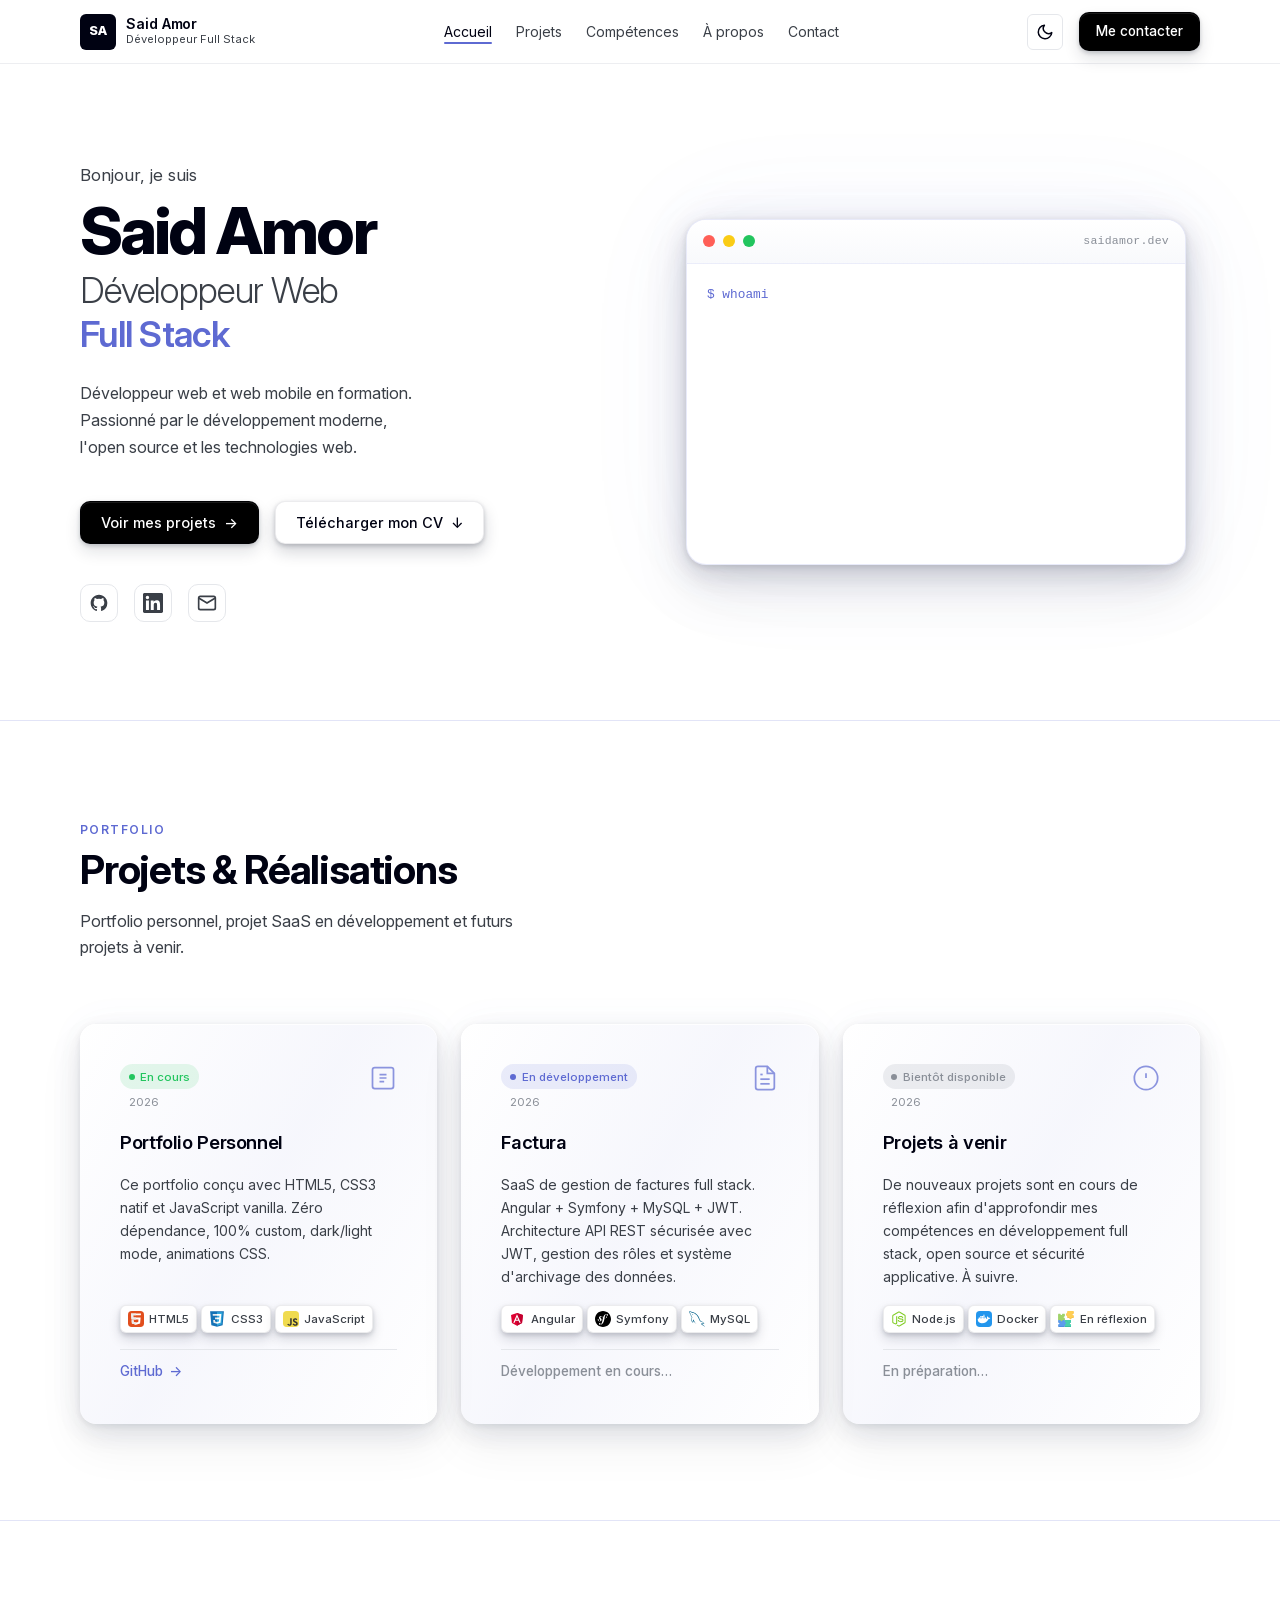
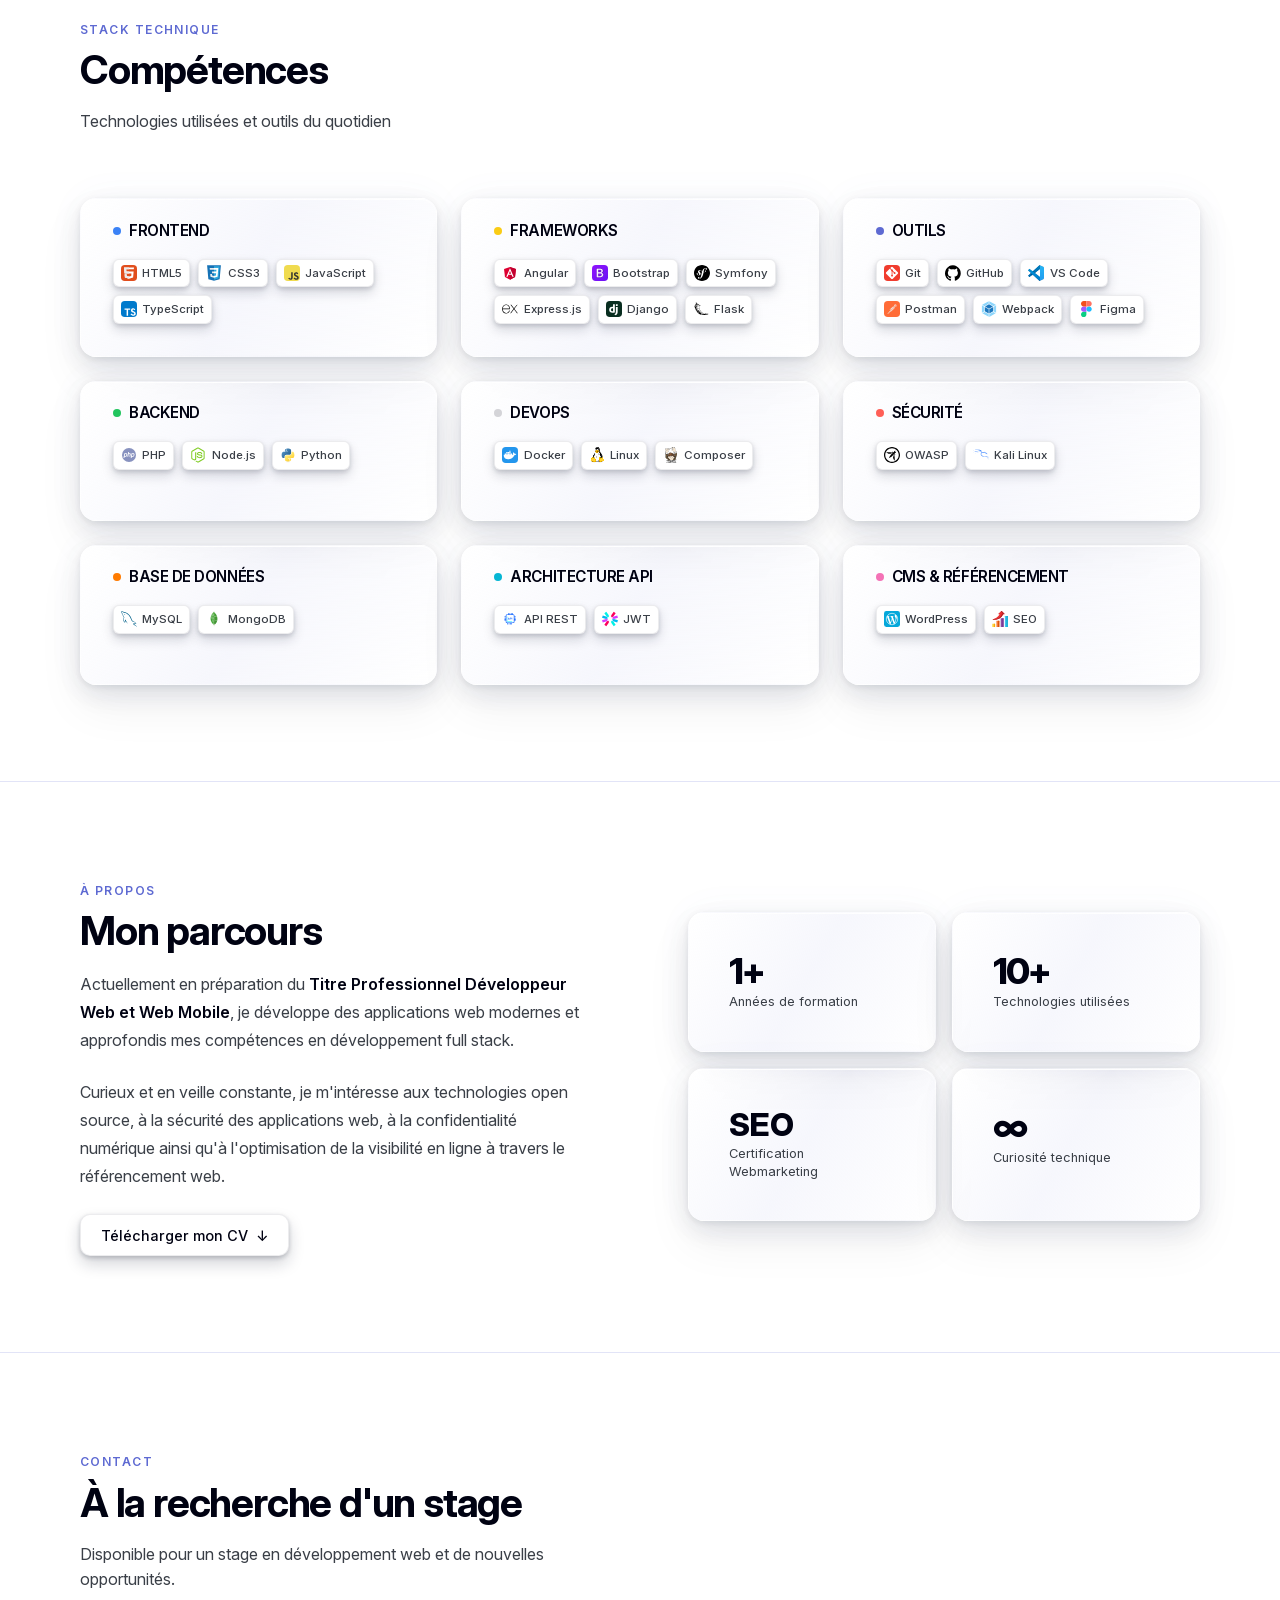
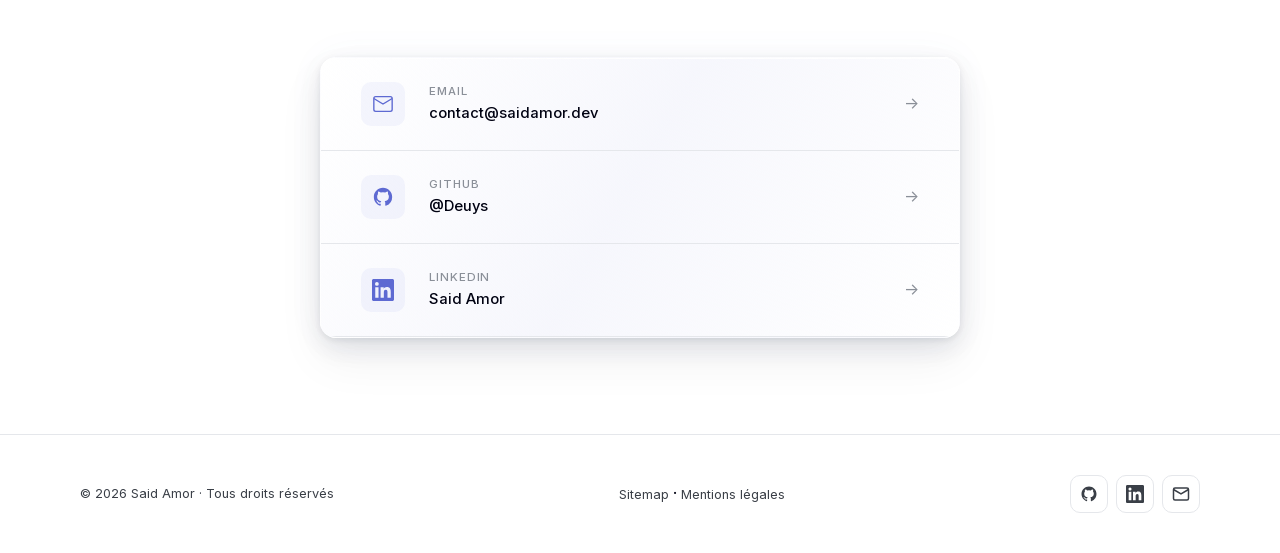
==== index.html @ 84966ce9 "feat: finalisation seo et mentions légales" ====
<!doctype html>
<html lang="fr" data-theme="dark">
  <head>
    <meta charset="UTF-8" />
    <meta name="viewport" content="width=device-width, initial-scale=1.0" />
    <meta name="robots" content="index, follow" />
    <meta name="author" content="Said Amor" />
    <meta
      name="description"
      content="Portfolio de Said Amor, développeur web full stack. Angular, Symfony, Node.js, PHP, MySQL, Docker et développement d'applications web modernes."
    />
    <!-- Open Graph -->
    <meta property="og:type" content="website" />
    <meta
      property="og:title"
      content="Said Amor | Développeur Web Full Stack"
    />
    <meta
      property="og:description"
      content="Portfolio de Said Amor, développeur web full stack."
    />
    <!-- Twitter / X -->
    <meta name="twitter:card" content="summary_large_image" />
    <meta
      name="twitter:title"
      content="Said Amor | Développeur Web Full Stack"
    />
    <meta
      name="twitter:description"
      content="Portfolio de Said Amor, développeur web full stack."
    />

    <link rel="canonical" href="https://www.saidamor.dev/" />

    <meta
      property="og:image"
      content="https://www.saidamor.dev/assets/og-image.jpg"
    />

    <meta property="og:url" content="https://www.saidamor.dev/" />

    <meta
      name="twitter:image"
      content="https://www.saidamor.dev/assets/og-image.jpg"
    />
    <meta property="og:image:width" content="1200" />
    <meta property="og:image:height" content="628" />
    <meta property="og:locale" content="fr_FR" />

    <title>
      Said Amor | Développeur Web Full Stack | Angular Symfony Node.js
    </title>

    <link rel="preload" href="./style.css" as="style" />
    <link rel="stylesheet" href="./style.css" />
    <link rel="icon" type="image/svg+xml" href="./assets/favicon/favicon.svg" />
    <link rel="icon" type="image/png" href="./assets/favicon/favicon.png" />
    <link rel="apple-touch-icon" href="./assets/favicon/favicon-white.png" />

    <script type="application/ld+json">
      {
        "@context": "https://schema.org",
        "@type": "Person",
        "name": "Said Amor",
        "url": "https://www.saidamor.dev",
        "jobTitle": "Développeur Web Full Stack",
        "sameAs": [
          "https://github.com/Deuys",
          "https://www.linkedin.com/in/saidamor"
        ]
      }
    </script>
  </head>
  <body>
    <!-- NAVBAR -->
    <nav class="navbar" id="navbar" aria-label="Navigation principale">
      <div class="nav-inner">
        <a href="#hero" class="nav-logo" aria-label="Said Amor — Accueil">
          <span class="logo-mark">SA </span>
          <span class="logo-text">
            <span class="logo-name">Said Amor</span>
            <span class="logo-title">Développeur Full Stack</span>
          </span>
        </a>

        <button
          class="nav-hamburger"
          id="navHamburger"
          aria-label="Ouvrir le menu"
          aria-expanded="false"
          aria-controls="navLinks"
        >
          <span></span><span></span><span></span>
        </button>

        <ul class="nav-links" id="navLinks">
          <li><a href="#hero" class="nav-link active">Accueil</a></li>
          <li><a href="#projects" class="nav-link">Projets</a></li>
          <li><a href="#skills" class="nav-link">Compétences</a></li>
          <li><a href="#about" class="nav-link">À propos</a></li>
          <li><a href="#contact" class="nav-link">Contact</a></li>
        </ul>

        <div class="nav-actions">
          <button
            class="theme-toggle"
            id="themeToggle"
            aria-label="Basculer le thème"
          >
            <span class="theme-icon" id="themeIcon" aria-hidden="true"></span>
          </button>
          <a href="#contact" class="btn btn-primary btn-sm">Me contacter</a>
        </div>
      </div>
    </nav>

    <main>
      <!-- HERO -->
      <section class="hero" id="hero" aria-labelledby="hero-heading">
        <div class="container hero-inner">
          <div class="hero-content reveal">
            <p class="hero-greeting">Bonjour, je suis</p>
            <h1 class="hero-title" id="hero-heading">
              <span class="hero-name">Said Amor</span>
              <span class="hero-role"
                >Développeur Web<br /><em>Full Stack</em></span
              >
            </h1>
            <p class="hero-sub">
              Développeur web et web mobile en formation.<br />
              Passionné par le développement moderne,<br />
              l'open source et les technologies web.
            </p>
            <div class="hero-cta">
              <a href="#projects" class="btn btn-primary">
                Voir mes projets <span class="btn-arrow">&#8594;</span>
              </a>
              <a
                href="./assets/cv/cv-said-amor.pdf"
                class="btn btn-outline btn-cv"
                id="downloadCV"
                download
              >
                Télécharger mon CV <span class="btn-icon">&#8595;</span>
              </a>
            </div>
            <div class="hero-socials">
              <a
                href="https://github.com/Deuys"
                target="_blank"
                rel="noopener noreferrer"
                class="social-link"
                aria-label="GitHub"
              >
                <svg
                  viewBox="0 0 24 24"
                  fill="currentColor"
                  width="20"
                  height="20"
                >
                  <path
                    d="M12 2C6.477 2 2 6.484 2 12.017c0 4.425 2.865 8.18 6.839 9.504.5.092.682-.217.682-.483 0-.237-.008-.868-.013-1.703-2.782.605-3.369-1.343-3.369-1.343-.454-1.158-1.11-1.466-1.11-1.466-.908-.62.069-.608.069-.608 1.003.07 1.531 1.032 1.531 1.032.892 1.53 2.341 1.088 2.91.832.092-.647.35-1.088.636-1.338-2.22-.253-4.555-1.113-4.555-4.951 0-1.093.39-1.988 1.029-2.688-.103-.253-.446-1.272.098-2.65 0 0 .84-.27 2.75 1.026A9.564 9.564 0 0 1 12 6.844a9.59 9.59 0 0 1 2.504.337c1.909-1.296 2.747-1.027 2.747-1.027.546 1.379.202 2.398.1 2.651.64.7 1.028 1.595 1.028 2.688 0 3.848-2.339 4.695-4.566 4.943.359.309.678.92.678 1.855 0 1.338-.012 2.419-.012 2.747 0 .268.18.58.688.482A10.02 10.02 0 0 0 22 12.017C22 6.484 17.522 2 12 2z"
                  />
                </svg>
              </a>
              <a
                href="https://www.linkedin.com/in/saidamor"
                target="_blank"
                rel="noopener noreferrer"
                class="social-link"
                aria-label="LinkedIn"
              >
                <svg
                  viewBox="0 0 24 24"
                  fill="currentColor"
                  width="20"
                  height="20"
                >
                  <path
                    d="M20.447 20.452h-3.554v-5.569c0-1.328-.027-3.037-1.852-3.037-1.853 0-2.136 1.445-2.136 2.939v5.667H9.351V9h3.414v1.561h.046c.477-.9 1.637-1.85 3.37-1.85 3.601 0 4.267 2.37 4.267 5.455v6.286zM5.337 7.433a2.062 2.062 0 0 1-2.063-2.065 2.064 2.064 0 1 1 2.063 2.065zm1.782 13.019H3.555V9h3.564v11.452zM22.225 0H1.771C.792 0 0 .774 0 1.729v20.542C0 23.227.792 24 1.771 24h20.451C23.2 24 24 23.227 24 22.271V1.729C24 .774 23.2 0 22.222 0h.003z"
                  />
                </svg>
              </a>
              <a
                href="mailto:contact@saidamor.dev"
                class="social-link"
                aria-label="Email"
              >
                <svg
                  viewBox="0 0 24 24"
                  fill="none"
                  stroke="currentColor"
                  stroke-width="2"
                  width="20"
                  height="20"
                >
                  <path
                    d="M4 4h16c1.1 0 2 .9 2 2v12c0 1.1-.9 2-2 2H4c-1.1 0-2-.9-2-2V6c0-1.1.9-2 2-2z"
                  />
                  <polyline points="22,6 12,12 2,6" />
                </svg>
              </a>
            </div>
          </div>

          <div class="hero-visual reveal reveal-delay-1" aria-hidden="true">
            <div class="terminal">
              <div class="terminal-bar">
                <span class="terminal-dot dot-red"></span>
                <span class="terminal-dot dot-yellow"></span>
                <span class="terminal-dot dot-green"></span>
                <span class="terminal-title">saidamor.dev</span>
              </div>
              <div class="terminal-body" id="terminalBody"></div>
            </div>
          </div>
        </div>
      </section>

      <!-- PROJECTS -->
      <section class="section" id="projects" aria-labelledby="projects-heading">
        <div class="container">
          <div class="section-header reveal">
            <span class="section-eyebrow">Portfolio</span>
            <h2 class="section-title" id="projects-heading">
              Projets & Réalisations
            </h2>
            <p class="section-sub">
              Portfolio personnel, projet SaaS en développement et futurs
              projets à venir.
            </p>
          </div>

          <div class="projects-grid">
            <article
              class="project-card reveal"
              aria-label="Projet Portfolio Personnel"
            >
              <div class="project-card-inner">
                <div class="project-header">
                  <div class="project-meta">
                    <span class="project-status status-active">En cours</span>
                    <span class="project-year">2026</span>
                  </div>
                  <div class="project-icon" aria-hidden="true">
                    <svg
                      viewBox="0 0 24 24"
                      fill="none"
                      stroke="currentColor"
                      stroke-width="1.5"
                      width="28"
                      height="28"
                    >
                      <rect x="3" y="3" width="18" height="18" rx="2" />
                      <path d="M9 9h6M9 12h6M9 15h4" />
                    </svg>
                  </div>
                </div>
                <h3 class="project-title">Portfolio Personnel</h3>
                <p class="project-desc">
                  Ce portfolio conçu avec HTML5, CSS3 natif et JavaScript
                  vanilla. Zéro dépendance, 100% custom, dark/light mode,
                  animations CSS.
                </p>

                <div class="project-tags">
                  <span class="tag">
                    <img
                      src="./assets/icons/html.svg"
                      alt=""
                      aria-hidden="true"
                      class="skill-icon theme-icon-switch"
                    />HTML5</span
                  >
                  <span class="tag">
                    <img
                      src="./assets/icons/css3.svg"
                      alt=""
                      aria-hidden="true"
                      class="skill-icon theme-icon-switch"
                    />CSS3</span
                  >
                  <span class="tag">
                    <img
                      src="./assets/icons/javascript.svg"
                      alt=""
                      aria-hidden="true"
                      class="skill-icon theme-icon-switch"
                    />JavaScript</span
                  >
                </div>
                <div class="project-footer">
                  <a
                    href="https://github.com/Deuys"
                    target="_blank"
                    rel="noopener noreferrer"
                    class="project-link"
                    aria-label="Voir le code source sur GitHub"
                  >
                    GitHub <span class="link-arrow">&#8594;</span>
                  </a>
                </div>
              </div>
              <div class="project-glow" aria-hidden="true"></div>
            </article>

            <article
              class="project-card reveal reveal-delay-1"
              aria-label="Projet Factura"
            >
              <div class="project-card-inner">
                <div class="project-header">
                  <div class="project-meta">
                    <span class="project-status status-dev"
                      >En développement</span
                    >
                    <span class="project-year">2026</span>
                  </div>
                  <div class="project-icon" aria-hidden="true">
                    <svg
                      viewBox="0 0 24 24"
                      fill="none"
                      stroke="currentColor"
                      stroke-width="1.5"
                      width="28"
                      height="28"
                    >
                      <path
                        d="M14 2H6a2 2 0 0 0-2 2v16a2 2 0 0 0 2 2h12a2 2 0 0 0 2-2V8z"
                      />
                      <polyline points="14 2 14 8 20 8" />
                      <line x1="16" y1="13" x2="8" y2="13" />
                      <line x1="16" y1="17" x2="8" y2="17" />
                      <line x1="10" y1="9" x2="8" y2="9" />
                    </svg>
                  </div>
                </div>
                <h3 class="project-title">Factura</h3>
                <p class="project-desc">
                  SaaS de gestion de factures full stack. Angular + Symfony +
                  MySQL + JWT. Architecture API REST sécurisée avec JWT, gestion
                  des rôles et système d'archivage des données.
                </p>
                <div class="project-tags">
                  <span class="tag">
                    <img
                      src="./assets/icons/angular.svg"
                      alt=""
                      aria-hidden="true"
                      class="skill-icon theme-icon-switch"
                    />
                    Angular
                  </span>

                  <span class="tag">
                    <img
                      src="./assets/icons/symfony.svg"
                      alt=""
                      aria-hidden="true"
                      class="skill-icon theme-icon-switch"
                    />
                    Symfony
                  </span>

                  <span class="tag">
                    <img
                      src="./assets/icons/mysql.svg"
                      alt=""
                      aria-hidden="true"
                      class="skill-icon theme-icon-switch"
                    />
                    MySQL
                  </span>
                </div>
                <div class="project-footer">
                  <span class="project-link muted">
                    Développement en cours…
                  </span>
                </div>
              </div>
              <div class="project-glow" aria-hidden="true"></div>
            </article>

            <article
              class="project-card reveal reveal-delay-2 card-muted"
              aria-label="Projets à venir"
            >
              <div class="project-card-inner">
                <div class="project-header">
                  <div class="project-meta">
                    <span class="project-status status-soon"
                      >Bientôt disponible</span
                    >
                    <span class="project-year">2026</span>
                  </div>
                  <div class="project-icon" aria-hidden="true">
                    <svg
                      viewBox="0 0 24 24"
                      fill="none"
                      stroke="currentColor"
                      stroke-width="1.5"
                      width="28"
                      height="28"
                    >
                      <circle cx="12" cy="12" r="10" />
                      <line x1="12" y1="8" x2="12" y2="12" />
                      <line x1="12" y1="16" x2="12.01" y2="16" />
                    </svg>
                  </div>
                </div>
                <h3 class="project-title">Projets à venir</h3>
                <p class="project-desc">
                  De nouveaux projets sont en cours de réflexion afin
                  d'approfondir mes compétences en développement full stack,
                  open source et sécurité applicative. À suivre.
                </p>
                <div class="project-tags">
                  <span class="tag">
                    <img
                      src="./assets/icons/node-js.svg"
                      alt=""
                      aria-hidden="true"
                      class="skill-icon theme-icon-switch"
                    />Node.js</span
                  >
                  <span class="tag">
                    <img
                      src="./assets/icons/docker.svg"
                      alt=""
                      aria-hidden="true"
                      class="skill-icon theme-icon-switch"
                    />Docker</span
                  >
                  <span class="tag">
                    <img
                      src="./assets/icons/puzzle.svg"
                      alt=""
                      aria-hidden="true"
                      class="skill-icon theme-icon-switch"
                    />En réflexion</span
                  >
                </div>
                <div class="project-footer">
                  <span class="project-link muted">En préparation…</span>
                </div>
              </div>
              <div class="project-glow" aria-hidden="true"></div>
            </article>
          </div>
        </div>
      </section>
      <!-- SKILLS -->
      <section
        class="section section-alt"
        id="skills"
        aria-labelledby="skills-heading"
      >
        <div class="container">
          <div class="section-header reveal">
            <span class="section-eyebrow">Stack technique</span>
            <h2 class="section-title" id="skills-heading">Compétences</h2>
            <p class="section-sub">
              Technologies utilisées et outils du quotidien
            </p>
          </div>

          <div class="skills-grid">
            <div
              class="skills-card reveal"
              role="group"
              aria-labelledby="frontend-title"
            >
              <div class="skills-card-header">
                <span class="skills-category-dot dot-blue"></span>
                <h3 id="frontend-title" class="skills-category">Frontend</h3>
              </div>

              <div class="skills-tags">
                <span class="tag">
                  <img
                    src="./assets/icons/html.svg"
                    class="skill-icon theme-icon-switch"
                    width="24"
                    height="24"
                    alt=""
                    aria-hidden="true"
                  />
                  HTML5
                </span>

                <span class="tag">
                  <img
                    src="./assets/icons/css3.svg"
                    class="skill-icon theme-icon-switch"
                    width="24"
                    height="24"
                    alt=""
                    aria-hidden="true"
                  />
                  CSS3
                </span>

                <span class="tag">
                  <img
                    src="./assets/icons/javascript.svg"
                    class="skill-icon theme-icon-switch"
                    width="24"
                    height="24"
                    alt=""
                    aria-hidden="true"
                  />
                  JavaScript
                </span>

                <span class="tag">
                  <img
                    src="./assets/icons/typescript.svg"
                    class="skill-icon theme-icon-switch"
                    width="24"
                    height="24"
                    alt=""
                    aria-hidden="true"
                  />
                  TypeScript
                </span>
              </div>
            </div>

            <div
              class="skills-card reveal reveal-delay-1"
              role="group"
              aria-labelledby="frameworks-title"
            >
              <div class="skills-card-header">
                <span class="skills-category-dot dot-yellow"></span>
                <h3 id="frameworks-title" class="skills-category">
                  Frameworks
                </h3>
              </div>

              <div class="skills-tags">
                <span class="tag">
                  <img
                    src="./assets/icons/angular.svg"
                    class="skill-icon theme-icon-switch"
                    width="24"
                    height="24"
                    alt=""
                    aria-hidden="true"
                  />
                  Angular
                </span>

                <span class="tag">
                  <img
                    src="./assets/icons/bootstrap.svg"
                    class="skill-icon theme-icon-switch"
                    width="24"
                    height="24"
                    alt=""
                    aria-hidden="true"
                  />
                  Bootstrap
                </span>

                <span class="tag">
                  <img
                    src="./assets/icons/symfony.svg"
                    class="skill-icon theme-icon-switch"
                    width="24"
                    height="24"
                    alt=""
                    aria-hidden="true"
                  />
                  Symfony
                </span>

                <span class="tag">
                  <img
                    src="./assets/icons/express-js.svg"
                    class="skill-icon theme-icon-switch"
                    width="24"
                    height="24"
                    alt=""
                    aria-hidden="true"
                  />
                  Express.js
                </span>

                <span class="tag">
                  <img
                    src="./assets/icons/django.svg"
                    class="skill-icon theme-icon-switch"
                    width="24"
                    height="24"
                    alt=""
                    aria-hidden="true"
                  />
                  Django
                </span>

                <span class="tag">
                  <img
                    src="./assets/icons/flask.svg"
                    class="skill-icon theme-icon-switch"
                    width="24"
                    height="24"
                    alt=""
                    aria-hidden="true"
                  />
                  Flask
                </span>
              </div>
            </div>
            <div
              class="skills-card reveal reveal-delay-4"
              role="group"
              aria-labelledby="tools-title"
            >
              <div class="skills-card-header">
                <span class="skills-category-dot dot-purple"></span>

                <h3 id="tools-title" class="skills-category">Outils</h3>
              </div>

              <div class="skills-tags">
                <span class="tag">
                  <img
                    src="./assets/icons/git.svg"
                    class="skill-icon theme-icon-switch"
                    width="24"
                    height="24"
                    alt=""
                    aria-hidden="true"
                  />
                  Git
                </span>

                <span class="tag">
                  <img
                    src="./assets/icons/github.svg"
                    class="skill-icon theme-icon-switch"
                    width="24"
                    height="24"
                    alt=""
                    aria-hidden="true"
                  />
                  GitHub
                </span>

                <span class="tag">
                  <img
                    src="./assets/icons/vscode.svg"
                    class="skill-icon theme-icon-switch"
                    width="24"
                    height="24"
                    alt=""
                    aria-hidden="true"
                  />
                  VS Code
                </span>

                <span class="tag">
                  <img
                    src="./assets/icons/postman.svg"
                    class="skill-icon theme-icon-switch"
                    width="24"
                    height="24"
                    alt=""
                    aria-hidden="true"
                  />
                  Postman
                </span>

                <span class="tag">
                  <img
                    src="./assets/icons/webpack.svg"
                    class="skill-icon theme-icon-switch"
                    width="24"
                    height="24"
                    alt=""
                    aria-hidden="true"
                  />
                  Webpack
                </span>

                <span class="tag">
                  <img
                    src="./assets/icons/figma.svg"
                    class="skill-icon theme-icon-switch"
                    width="24"
                    height="24"
                    alt=""
                    aria-hidden="true"
                  />
                  Figma
                </span>
              </div>
            </div>
            <div
              class="skills-card reveal reveal-delay-2"
              role="group"
              aria-labelledby="backend-title"
            >
              <div class="skills-card-header">
                <span class="skills-category-dot dot-green"></span>
                <h3 id="backend-title" class="skills-category">Backend</h3>
              </div>

              <div class="skills-tags">
                <span class="tag">
                  <img
                    src="./assets/icons/php.svg"
                    class="skill-icon theme-icon-switch"
                    width="24"
                    height="24"
                    alt=""
                    aria-hidden="true"
                  />
                  PHP
                </span>

                <span class="tag">
                  <img
                    src="./assets/icons/node-js.svg"
                    class="skill-icon theme-icon-switch"
                    width="24"
                    height="24"
                    alt=""
                    aria-hidden="true"
                  />
                  Node.js
                </span>

                <span class="tag">
                  <img
                    src="./assets/icons/python.svg"
                    class="skill-icon theme-icon-switch"
                    width="24"
                    height="24"
                    alt=""
                    aria-hidden="true"
                  />
                  Python
                </span>
              </div>
            </div>

            <div
              class="skills-card reveal reveal-delay-5"
              role="group"
              aria-labelledby="devops-title"
            >
              <div class="skills-card-header">
                <span class="skills-category-dot dot-white"></span>
                <h3 id="devops-title" class="skills-category">DevOps</h3>
              </div>

              <div class="skills-tags">
                <span class="tag">
                  <img
                    src="./assets/icons/docker.svg"
                    class="skill-icon theme-icon-switch"
                    width="24"
                    height="24"
                    alt=""
                    aria-hidden="true"
                  />
                  Docker
                </span>

                <span class="tag">
                  <img
                    src="./assets/icons/linux.svg"
                    class="skill-icon theme-icon-switch"
                    width="24"
                    height="24"
                    alt=""
                    aria-hidden="true"
                  />
                  Linux
                </span>
                <span class="tag">
                  <img
                    src="./assets/icons/composer.svg"
                    class="skill-icon theme-icon-switch"
                    width="24"
                    height="24"
                    alt=""
                    aria-hidden="true"
                  />
                  Composer
                </span>
              </div>
            </div>
            <div
              class="skills-card reveal reveal-delay-6"
              role="group"
              aria-labelledby="security-title"
            >
              <div class="skills-card-header">
                <span class="skills-category-dot dot-red"></span>
                <h3 id="security-title" class="skills-category">Sécurité</h3>
              </div>

              <div class="skills-tags">
                <span class="tag">
                  <img
                    src="./assets/icons/owasp.svg"
                    class="skill-icon theme-icon-switch"
                    width="24"
                    height="24"
                    alt=""
                    aria-hidden="true"
                  />
                  OWASP
                </span>
                <span class="tag">
                  <img
                    src="./assets/icons/kali-linux.svg"
                    class="skill-icon theme-icon-switch"
                    width="24"
                    height="24"
                    alt=""
                    aria-hidden="true"
                  />
                  Kali Linux
                </span>
              </div>
            </div>
            <div
              class="skills-card reveal reveal-delay-3"
              role="group"
              aria-labelledby="db-title"
            >
              <div class="skills-card-header">
                <span class="skills-category-dot dot-orange"></span>
                <h3 id="db-title" class="skills-category">Base de données</h3>
              </div>

              <div class="skills-tags">
                <span class="tag">
                  <img
                    src="./assets/icons/mysql.svg"
                    class="skill-icon theme-icon-switch"
                    width="24"
                    height="24"
                    alt=""
                    aria-hidden="true"
                  />
                  MySQL
                </span>

                <span class="tag">
                  <img
                    src="./assets/icons/mongodb.svg"
                    class="skill-icon theme-icon-switch"
                    width="24"
                    height="24"
                    alt=""
                    aria-hidden="true"
                  />
                  MongoDB
                </span>
              </div>
            </div>
            <div
              class="skills-card reveal reveal-delay-7"
              role="group"
              aria-labelledby="architecture-title"
            >
              <div class="skills-card-header">
                <span class="skills-category-dot dot-cyan"></span>
                <h3 id="architecture-title" class="skills-category">
                  Architecture API
                </h3>
              </div>

              <div class="skills-tags">
                <span class="tag">
                  <img
                    src="./assets/icons/api.svg"
                    class="skill-icon theme-icon-switch"
                    width="24"
                    height="24"
                    alt=""
                    aria-hidden="true"
                  />
                  API REST
                </span>

                <span class="tag">
                  <img
                    src="./assets/icons/jwt.svg"
                    class="skill-icon theme-icon-switch"
                    width="24"
                    height="24"
                    alt=""
                    aria-hidden="true"
                  />
                  JWT
                </span>
              </div>
            </div>
            <div
              class="skills-card reveal reveal-delay-8"
              role="group"
              aria-labelledby="cms-title"
            >
              <div class="skills-card-header">
                <span class="skills-category-dot dot-pink"></span>
                <h3 id="cms-title" class="skills-category">
                  CMS &amp; Référencement
                </h3>
              </div>

              <div class="skills-tags">
                <span class="tag">
                  <img
                    src="./assets/icons/wordpress.svg"
                    class="skill-icon theme-icon-switch"
                    width="24"
                    height="24"
                    alt=""
                    aria-hidden="true"
                  />
                  WordPress
                </span>
                <span class="tag">
                  <img
                    src="./assets/icons/seo.svg"
                    class="skill-icon theme-icon-switch"
                    width="24"
                    height="24"
                    alt=""
                    aria-hidden="true"
                  />
                  SEO
                </span>
              </div>
            </div>
          </div>
        </div>
      </section>

      <!-- ABOUT -->
      <section class="section" id="about" aria-labelledby="about-heading">
        <div class="container">
          <div class="about-inner">
            <div class="about-left reveal">
              <span class="section-eyebrow">À propos</span>
              <h2 class="section-title" id="about-heading">Mon parcours</h2>
              <p class="about-text">
                Actuellement en préparation du
                <strong
                  >Titre Professionnel Développeur Web et Web Mobile</strong
                >, je développe des applications web modernes et approfondis mes
                compétences en développement full stack.
              </p>
              <p class="about-text">
                Curieux et en veille constante, je m'intéresse aux technologies
                open source, à la sécurité des applications web, à la
                confidentialité numérique ainsi qu'à l'optimisation de la
                visibilité en ligne à travers le référencement web.
              </p>

              <a
                href="./assets/cv/cv-said-amor.pdf"
                class="btn btn-outline btn-cv"
                download
              >
                Télécharger mon CV <span class="btn-icon">&#8595;</span>
              </a>
            </div>
            <div class="about-right reveal reveal-delay-1" aria-hidden="true">
              <div class="about-stats">
                <div class="stat-card">
                  <span class="stat-number">1+</span>
                  <span class="stat-label">Années de formation</span>
                </div>
                <div class="stat-card">
                  <span class="stat-number">10+</span>
                  <span class="stat-label">Technologies utilisées</span>
                </div>
                <div class="stat-card">
                  <span class="stat-number seo">SEO</span>
                  <span class="stat-label">Certification Webmarketing</span>
                </div>
                <div class="stat-card">
                  <span class="stat-number">&infin;</span>
                  <span class="stat-label">Curiosité technique</span>
                </div>
              </div>
            </div>
          </div>
        </div>
      </section>
      <!-- CONTACT -->
      <section
        class="section section-alt"
        id="contact"
        aria-labelledby="contact-heading"
      >
        <div class="container">
          <div class="section-header reveal">
            <span class="section-eyebrow">Contact</span>
            <h2 class="section-title" id="contact-heading">
              À la recherche d'un stage
            </h2>
            <p class="section-sub">
              Disponible pour un stage en développement web et de nouvelles
              opportunités.
            </p>
          </div>

          <div class="contact-inner">
            <div class="contact-card reveal">
              <div class="contact-links">
                <a
                  href="mailto:contact@saidamor.dev"
                  class="contact-item"
                  aria-label="Envoyer un email"
                >
                  <div class="contact-item-icon" aria-hidden="true">
                    <svg
                      viewBox="0 0 24 24"
                      fill="none"
                      stroke="currentColor"
                      stroke-width="1.5"
                      width="22"
                      height="22"
                    >
                      <path
                        d="M4 4h16c1.1 0 2 .9 2 2v12c0 1.1-.9 2-2 2H4c-1.1 0-2-.9-2-2V6c0-1.1.9-2 2-2z"
                      />
                      <polyline points="22,6 12,12 2,6" />
                    </svg>
                  </div>
                  <div class="contact-item-text">
                    <span class="contact-item-label">Email</span>
                    <span class="contact-item-value">contact@saidamor.dev</span>
                  </div>
                  <span class="contact-item-arrow" aria-hidden="true"
                    >&#8594;</span
                  >
                </a>

                <a
                  href="https://github.com/Deuys"
                  target="_blank"
                  rel="noopener noreferrer"
                  class="contact-item"
                  aria-label="Voir le profil GitHub"
                >
                  <div class="contact-item-icon" aria-hidden="true">
                    <svg
                      viewBox="0 0 24 24"
                      fill="currentColor"
                      width="22"
                      height="22"
                    >
                      <path
                        d="M12 2C6.477 2 2 6.484 2 12.017c0 4.425 2.865 8.18 6.839 9.504.5.092.682-.217.682-.483 0-.237-.008-.868-.013-1.703-2.782.605-3.369-1.343-3.369-1.343-.454-1.158-1.11-1.466-1.11-1.466-.908-.62.069-.608.069-.608 1.003.07 1.531 1.032 1.531 1.032.892 1.53 2.341 1.088 2.91.832.092-.647.35-1.088.636-1.338-2.22-.253-4.555-1.113-4.555-4.951 0-1.093.39-1.988 1.029-2.688-.103-.253-.446-1.272.098-2.65 0 0 .84-.27 2.75 1.026A9.564 9.564 0 0 1 12 6.844a9.59 9.59 0 0 1 2.504.337c1.909-1.296 2.747-1.027 2.747-1.027.546 1.379.202 2.398.1 2.651.64.7 1.028 1.595 1.028 2.688 0 3.848-2.339 4.695-4.566 4.943.359.309.678.92.678 1.855 0 1.338-.012 2.419-.012 2.747 0 .268.18.58.688.482A10.02 10.02 0 0 0 22 12.017C22 6.484 17.522 2 12 2z"
                      />
                    </svg>
                  </div>
                  <div class="contact-item-text">
                    <span class="contact-item-label">GitHub</span>
                    <span class="contact-item-value">@Deuys</span>
                  </div>
                  <span class="contact-item-arrow" aria-hidden="true"
                    >&#8594;</span
                  >
                </a>

                <a
                  href="https://www.linkedin.com/in/saidamor"
                  target="_blank"
                  rel="noopener noreferrer"
                  class="contact-item"
                  aria-label="Voir le profil LinkedIn"
                >
                  <div class="contact-item-icon" aria-hidden="true">
                    <svg
                      viewBox="0 0 24 24"
                      fill="currentColor"
                      width="22"
                      height="22"
                    >
                      <path
                        d="M20.447 20.452h-3.554v-5.569c0-1.328-.027-3.037-1.852-3.037-1.853 0-2.136 1.445-2.136 2.939v5.667H9.351V9h3.414v1.561h.046c.477-.9 1.637-1.85 3.37-1.85 3.601 0 4.267 2.37 4.267 5.455v6.286zM5.337 7.433a2.062 2.062 0 0 1-2.063-2.065 2.064 2.064 0 1 1 2.063 2.065zm1.782 13.019H3.555V9h3.564v11.452zM22.225 0H1.771C.792 0 0 .774 0 1.729v20.542C0 23.227.792 24 1.771 24h20.451C23.2 24 24 23.227 24 22.271V1.729C24 .774 23.2 0 22.222 0h.003z"
                      />
                    </svg>
                  </div>
                  <div class="contact-item-text">
                    <span class="contact-item-label">LinkedIn</span>
                    <span class="contact-item-value">Said Amor</span>
                  </div>
                  <span class="contact-item-arrow" aria-hidden="true"
                    >&#8594;</span
                  >
                </a>
              </div>
            </div>
          </div>
        </div>
      </section>
    </main>

    <!-- FOOTER -->
    <footer class="footer">
      <div class="container footer-inner">
        <p class="footer-copy">© 2026 Said Amor · Tous droits réservés</p>
        <nav class="footer-links" aria-label="Liens légaux">
          <a href="/sitemap.xml">Sitemap</a>
          <span>·</span>
          <a href="/mentions-legales.html">Mentions légales</a>
        </nav>
        <div class="footer-socials">
          <a
            href="https://github.com/Deuys"
            target="_blank"
            rel="noopener noreferrer"
            class="social-link"
            aria-label="GitHub"
          >
            <svg viewBox="0 0 24 24" fill="currentColor" width="18" height="18">
              <path
                d="M12 2C6.477 2 2 6.484 2 12.017c0 4.425 2.865 8.18 6.839 9.504.5.092.682-.217.682-.483 0-.237-.008-.868-.013-1.703-2.782.605-3.369-1.343-3.369-1.343-.454-1.158-1.11-1.466-1.11-1.466-.908-.62.069-.608.069-.608 1.003.07 1.531 1.032 1.531 1.032.892 1.53 2.341 1.088 2.91.832.092-.647.35-1.088.636-1.338-2.22-.253-4.555-1.113-4.555-4.951 0-1.093.39-1.988 1.029-2.688-.103-.253-.446-1.272.098-2.65 0 0 .84-.27 2.75 1.026A9.564 9.564 0 0 1 12 6.844a9.59 9.59 0 0 1 2.504.337c1.909-1.296 2.747-1.027 2.747-1.027.546 1.379.202 2.398.1 2.651.64.7 1.028 1.595 1.028 2.688 0 3.848-2.339 4.695-4.566 4.943.359.309.678.92.678 1.855 0 1.338-.012 2.419-.012 2.747 0 .268.18.58.688.482A10.02 10.02 0 0 0 22 12.017C22 6.484 17.522 2 12 2z"
              />
            </svg>
          </a>
          <a
            href="https://www.linkedin.com/in/saidamor"
            target="_blank"
            rel="noopener noreferrer"
            class="social-link"
            aria-label="LinkedIn"
          >
            <svg viewBox="0 0 24 24" fill="currentColor" width="18" height="18">
              <path
                d="M20.447 20.452h-3.554v-5.569c0-1.328-.027-3.037-1.852-3.037-1.853 0-2.136 1.445-2.136 2.939v5.667H9.351V9h3.414v1.561h.046c.477-.9 1.637-1.85 3.37-1.85 3.601 0 4.267 2.37 4.267 5.455v6.286zM5.337 7.433a2.062 2.062 0 0 1-2.063-2.065 2.064 2.064 0 1 1 2.063 2.065zm1.782 13.019H3.555V9h3.564v11.452zM22.225 0H1.771C.792 0 0 .774 0 1.729v20.542C0 23.227.792 24 1.771 24h20.451C23.2 24 24 23.227 24 22.271V1.729C24 .774 23.2 0 22.222 0h.003z"
              />
            </svg>
          </a>
          <a
            href="mailto:contact@saidamor.dev"
            class="social-link"
            aria-label="Email"
          >
            <svg
              viewBox="0 0 24 24"
              fill="none"
              stroke="currentColor"
              stroke-width="2"
              width="18"
              height="18"
            >
              <path
                d="M4 4h16c1.1 0 2 .9 2 2v12c0 1.1-.9 2-2 2H4c-1.1 0-2-.9-2-2V6c0-1.1.9-2 2-2z"
              />
              <polyline points="22,6 12,12 2,6" />
            </svg>
          </a>
        </div>
      </div>
    </footer>

    <script src="script.js" defer></script>
  </body>
</html>
---- style.css ----
/* Said Amor — Portfolio CSS /*
1. Variables CSS
2. Reset & Base
3. Typography
4. Layout
5. Accessibility
6. Header & Navigation
7. Hero
8. Buttons
9. Terminal
10. Sections
10.1. About
10.2. Skills
10.3. Projects
10.4. Contact
11. Footer
12. Composants UI
13. Dark Theme
14. Light Theme
15.Animations et Effects
16. Mentions légales
17. Responsive
*/
/*-----------------------------------------------  Variables CSS N°1 -------------------------------------------------- */
@font-face {
  font-family: "Inter";
  src: url("./assets/fonts/Inter/InterVariable.woff2") format("woff2");
  font-weight: 100 900;
  font-style: normal;
  font-display: swap;
}
:root {
  --bg: #000;
  --bg-section-1: #000;
  --bg-section-2: #000;

  --bg-card: #000;
  --bg-card-hover: #050505;

  --text-primary: #fafafa;
  --text-secondary: #a1a1aa;
  --text-muted: #71717a;

  --tag-bg: #050505;
  --tag-text: #a1a1aa;
  --tag-border: rgba(255, 255, 255, 0.1);
  --tag-hover: #0a0a0a;

  --accent: #fff;
  --accent-light: rgba(94, 106, 210, 0.08);
  --accent-glow: rgba(255, 255, 255, 0.03);
  --border: rgba(255, 255, 255, 0.06);
  --border-hover: rgba(255, 255, 255, 0.12);

  --project-glow: rgba(94, 106, 210, 0.055);
  --project-glow-hover: rgba(94, 106, 210, 0.08);

  --glass-bg: rgba(5, 5, 5, 0.78);
  --glass-border: rgba(255, 255, 255, 0.045);

  --card-glass-bg: rgba(255, 255, 255, 0.035);
  --card-glass-border: rgba(255, 255, 255, 0.09);
  --card-glass-hover: rgba(255, 255, 255, 0.055);

  /*------------------------------ Dot colours */
  --dot-green: #22c55e;
  --dot-orange: #f59e0b;
  --dot-purple: #5e6ad2;

  /* ------------------------------ Spacing */
  --space-xs: 0.25rem;
  --space-sm: 0.5rem;
  --space-md: 1rem;
  --space-lg: 1.5rem;
  --space-xl: 2.5rem;
  --space-2xl: 4rem;
  --space-3xl: 6rem;

  /* ----------------------- Typography -------*/

  --font:
    "Inter", -apple-system, BlinkMacSystemFont, "Segoe UI", "Helvetica Neue",
    Arial, sans-serif;
  --font-mono:
    "SF Mono", "Fira Code", "Fira Mono", "Roboto Mono", Consolas, monospace;

  /* ------------------------- Radius ----*/
  --radius-sm: 6px;
  --radius-md: 10px;
  --radius-lg: 16px;
  --radius-xl: 20px;

  /*--------------------------Transition ------*/
  --transition: 200ms cubic-bezier(0.4, 0, 0.2, 1);
  --transition-slow: 400ms cubic-bezier(0.4, 0, 0.2, 1);

  /*---------------------------- Nav ---*/
  --nav-h: 64px;
}
/* ------------------------------------- Reset & Base N°2 ------------------------------------------------ */

*,
*::before,
*::after {
  box-sizing: border-box;
  margin: 0;
  padding: 0;
}

html {
  scroll-behavior: smooth;
  -webkit-text-size-adjust: 100%;
}

body {
  font-family: var(--font);
  background: var(--bg);
  color: var(--text-primary);
  line-height: 1.6;
  transition:
    background var(--transition-slow),
    color var(--transition-slow);
  overflow-x: hidden;
}

img,
svg {
  display: block;
}

a {
  color: inherit;
  text-decoration: none;
}

ul {
  list-style: none;
}

button {
  cursor: pointer;
  font: inherit;
}

/* --------------------------------------- Typography N°3 -------------------------------------------- */
.section-eyebrow {
  display: inline-block;
  font-size: 0.75rem;
  font-weight: 600;
  letter-spacing: 0.12em;
  text-transform: uppercase;
  color: var(--accent);
  margin-bottom: var(--space-sm);
}

.section-title {
  font-size: clamp(1.75rem, 4vw, 2.5rem);
  font-weight: 700;
  letter-spacing: -0.03em;
  line-height: 1.15;
  margin-bottom: var(--space-md);
}

.section-sub {
  font-size: 1rem;
  color: var(--text-secondary);
  max-width: 480px;
}

/* ------------------------------------------------------ Layout N°4 ---------------------------------------- */
.container {
  width: 100%;
  max-width: 1200px;
  margin: 0 auto;
  padding: 0 var(--space-xl);
}

.section {
  padding: var(--space-3xl) 0;
  position: relative;
}

.section-alt {
  background: var(--bg-section-1);
}

.section::before {
  content: "";
  position: absolute;
  top: 0;
  left: 0;
  width: 100%;
  height: 1px;
  background: rgba(255, 255, 255, 0.06);
}
.section-header {
  margin-bottom: var(--space-2xl);
}

/* ------------------------------------------- Accessibilité N°5------------------------------------------------*/

:focus-visible {
  outline: 2px solid var(--accent);
  outline-offset: 3px;
  border-radius: 4px;
}

@media (prefers-reduced-motion: reduce) {
  *,
  *::before,
  *::after {
    animation-duration: 0.01ms !important;
    animation-iteration-count: 1 !important;
    transition-duration: 0.01ms !important;
  }
  html {
    scroll-behavior: auto;
  }
}

/* ------------------------------------------ Header & Navigation N°6 ----------------------------------- */

.navbar {
  position: fixed;
  top: 0;
  left: 0;
  right: 0;
  z-index: 1000;
  height: var(--nav-h);
  background: var(--glass-bg);
  border-bottom: 1px solid var(--glass-border);
  backdrop-filter: blur(16px) saturate(180%);
  -webkit-backdrop-filter: blur(16px) saturate(180%);
  transition:
    background var(--transition-slow),
    border-color var(--transition-slow);
}

.navbar.scrolled {
  background: var(--glass-bg);
  box-shadow: 0 1px 30px rgba(0, 0, 0, 0.15);
}

.nav-inner {
  display: flex;
  align-items: center;
  justify-content: space-between;
  height: 100%;
  max-width: 1200px;
  margin: 0 auto;
  padding: 0 var(--space-xl);
  gap: var(--space-xl);
}

.nav-logo {
  display: flex;
  align-items: center;
  gap: 0.65rem;
  flex-shrink: 0;
}

.logo-mark {
  display: flex;
  align-items: center;
  justify-content: center;
  width: 36px;
  height: 36px;
  background: var(--text-primary);
  color: var(--bg);
  border-radius: var(--radius-sm);
  font-size: 0.8rem;
  font-weight: 800;
  letter-spacing: 0.02em;
  transition: transform var(--transition);
}

.nav-logo:hover .logo-mark {
  transform: rotate(-4deg) scale(1.05);
}

.logo-text {
  display: flex;
  flex-direction: column;
  line-height: 1.2;
}

.logo-name {
  font-size: 0.88rem;
  font-weight: 600;
  letter-spacing: -0.01em;
}

.logo-title {
  font-size: 0.7rem;
  color: var(--text-secondary);
}

.nav-links {
  display: flex;
  align-items: center;
  gap: 1.5rem;
}

.nav-link {
  font-size: 0.875rem;
  color: var(--text-secondary);
  transition: color var(--transition);
  position: relative;
  padding-bottom: 2px;
  white-space: nowrap;
}

.nav-link::after {
  content: "";
  position: absolute;
  bottom: -2px;
  left: 0;
  width: 0;
  height: 2px;
  background: var(--accent);
  border-radius: 99px;
  transition: width var(--transition);
}

.nav-link:hover,
.nav-link.active {
  color: var(--text-primary);
}

.nav-link.active::after,
.nav-link:hover::after {
  width: 100%;
}

.nav-actions {
  display: flex;
  align-items: center;
  gap: var(--space-md);
  flex-shrink: 0;
}

.theme-toggle {
  display: flex;
  align-items: center;
  justify-content: center;
  width: 36px;
  height: 36px;
  border-radius: var(--radius-sm);
  border: 1px solid var(--border);
  background: transparent;
  color: var(--text-primary);
  transition: all var(--transition);
  font-size: 1rem;
}

.theme-toggle:hover {
  border-color: var(--border-hover);
  background: var(--accent-light);
  transform: scale(1.05);
}

.nav-hamburger {
  display: none;
  flex-direction: column;
  justify-content: center;
  gap: 5px;
  width: 36px;
  height: 36px;
  border: 1px solid var(--border);
  border-radius: var(--radius-sm);
  background: transparent;
  padding: 8px;
}

.nav-hamburger span {
  display: block;
  width: 100%;
  height: 1.5px;
  background: var(--text-primary);
  border-radius: 99px;
  transition: all var(--transition);
}

.nav-hamburger.open span:nth-child(1) {
  transform: translateY(6.5px) rotate(45deg);
}

.nav-hamburger.open span:nth-child(2) {
  opacity: 0;
}

.nav-hamburger.open span:nth-child(3) {
  transform: translateY(-6.5px) rotate(-45deg);
}

/* ---------------------------------------------------- Hero Section N°7 ----------------------------------- */

.hero {
  min-height: 80vh;
  display: flex;
  flex-direction: column;
  justify-content: center;
  padding-top: var(--nav-h);
  position: relative;
  overflow: hidden;
}

.hero::before {
  content: "";
  position: absolute;
  top: -100px;
  right: -100px;
  width: 300px;
  height: 300px;
  background: radial-gradient(
    circle,
    rgba(255, 255, 255, 0.005) 0%,
    transparent 75%
  );

  pointer-events: none;
  z-index: 0;
}

.hero-inner {
  display: grid;
  grid-template-columns: 1fr 1fr;
  align-items: center;
  gap: var(--space-2xl);
  padding-top: var(--space-2xl);
  padding-bottom: var(--space-2xl);
  position: relative;
  z-index: 1;
}

.hero-greeting {
  font-size: 1.05rem;
  color: var(--text-secondary);
  margin-bottom: var(--space-sm);
}

.hero-title {
  margin-bottom: var(--space-lg);
}

.hero-name {
  display: block;
  font-size: clamp(2.5rem, 6vw, 4rem);
  font-weight: 800;
  letter-spacing: -0.04em;
  line-height: 1.05;
}

.hero-role {
  display: block;
  font-size: clamp(1.5rem, 3.5vw, 2.25rem);
  font-weight: 300;
  letter-spacing: -0.02em;
  color: var(--text-secondary);
  line-height: 1.2;
  margin-top: 0.15em;
}

.hero-role em {
  font-style: normal;
  color: var(--accent);
  font-weight: 600;
}

.hero-sub {
  font-size: 1rem;
  color: var(--text-secondary);
  line-height: 1.7;
  margin-bottom: var(--space-xl);
  max-width: 420px;
}

.hero-cta {
  display: flex;
  gap: var(--space-md);
  flex-wrap: wrap;
  margin-bottom: var(--space-xl);
}

.hero-socials {
  display: flex;
  gap: var(--space-md);
}

.social-link {
  display: flex;
  align-items: center;
  justify-content: center;
  width: 38px;
  height: 38px;
  border-radius: var(--radius-md);
  border: 1px solid var(--border);
  color: var(--text-secondary);
  transition: all var(--transition);
}

.hero-visual {
  display: flex;
  justify-content: center;
  align-items: center;
}

/* -------------------------------------------------- Buttons N°8 -------------------------------------------------- */

.btn {
  display: inline-flex;
  align-items: center;
  gap: var(--space-sm);
  padding: 0.55rem 1.25rem;
  border-radius: var(--radius-md);
  font-size: 0.9rem;
  font-weight: 500;
  border: 1px solid transparent;
  transition: all var(--transition);
  white-space: nowrap;
}

.btn-primary {
  background: var(--text-primary);
  color: var(--bg);
  border-color: var(--text-primary);
}

.btn-primary:hover {
  /*opacity: 0.88;*/
  transform: translateY(-1px);
  box-shadow: 0 4px 20px rgba(0, 0, 0, 0.25);
}

.btn-outline {
  background: transparent;
  color: var(--text-primary);
  border-color: var(--border);
}

/*-----------------------------------------*/

.btn-sm {
  padding: 0.5rem 1rem;
  font-size: 0.85rem;
}

.btn-lg {
  padding: 0.85rem 1.75rem;
  font-size: 1rem;
}

.link-arrow,
.contact-item-arrow,
.btn-icon {
  display: inline-block;
  transition: transform 0.25s ease;
}

.project-link:hover .link-arrow,
.contact-item:hover .contact-item-arrow {
  transform: translateX(3px);
}

.btn:hover .btn-icon {
  transform: translateY(1px);
}

/* ------------------------------------------- Terminal N°9 ------------------------------------------- */
.terminal {
  width: 100%;
  max-width: 500px;
  background: #000;
  border: 0.6px solid var(--border);
  border-radius: var(--radius-xl);
  overflow: hidden;

  box-shadow:
    0 8px 40px rgba(0, 0, 0, 0.35),
    inset 0 1px 0 rgba(255, 255, 255, 0.04);

  font-family: var(--font-mono);
  font-size: 0.8rem;
}

.terminal-bar {
  display: flex;
  align-items: center;
  gap: var(--space-sm);
  padding: 0.75rem 1rem;
  background: rgba(255, 255, 255, 0.02);
  border-bottom: 1px solid rgba(255, 255, 255, 0.05);
}

.terminal-dot {
  width: 12px;
  height: 12px;
  border-radius: 50%;
}

.dot-red {
  background: #ff5f57;
}

.terminal-title {
  margin-left: auto;
  font-size: 0.72rem;
  color: rgba(255, 255, 255, 0.3);
  letter-spacing: 0.02em;
}

.terminal-body {
  padding: 1.25rem;
  height: 300px;
  max-height: 300px;
  line-height: 1.75;
  color: #e2e8f0;
  overflow-y: auto;
  overflow-x: hidden;
}

.terminal-body::-webkit-scrollbar {
  width: 6px;
}

.terminal-body::-webkit-scrollbar-thumb {
  background: rgba(255, 255, 255, 0.15);
  border-radius: 999px;
}

.terminal-line {
  display: flex;
  gap: 0.5rem;
  white-space: pre-wrap;
  word-break: break-all;
  animation: fadeInLine 0.2s ease-out forwards;
  opacity: 0;
}

.terminal-line.prompt {
  color: var(--accent);
}

.terminal-line.output {
  color: #94a3b8;
  padding-left: 1rem;
}

.terminal-line.success {
  color: var(--dot-green);
}

.terminal-line.info {
  color: #60a5fa;
}

.terminal-line.empty {
  height: 0.5rem;
}

.cursor {
  display: inline-block;
  animation: blink 1s step-end infinite;
  color: var(--text-primary);
}
/* ------------------------------------------------ Section N°10 -------------------------------------- */

/* ----------------------- About Section ------------ */
.about-inner {
  display: grid;
  grid-template-columns: 1fr 1fr;
  gap: var(--space-3xl);
  align-items: center;
}

.about-text {
  font-size: 1rem;
  color: var(--text-secondary);
  line-height: 1.75;
  margin-bottom: var(--space-lg);
}

.about-text strong {
  color: var(--text-primary);
  font-weight: 600;
}

.about-badge {
  display: inline-flex;
  align-items: center;
  gap: var(--space-sm);
  padding: 0.6rem 1rem;
  background: var(--bg-card);
  border: 1px solid var(--border);
  border-radius: var(--radius-md);
  font-size: 0.875rem;
  color: var(--text-primary);
  margin-bottom: var(--space-xl);
}

.about-badge strong {
  color: var(--text-primary);
  font-weight: 600;
}

.about-stats {
  display: grid;
  grid-template-columns: 1fr 1fr;
  gap: var(--space-md);
}

.badge-icon {
  width: 24px;
  height: 24px;
  flex-shrink: 0;
}
.stat-number.seo {
  font-size: 2rem;
  letter-spacing: 0.02rem;
}
.about-badge + .btn {
  display: flex;
  width: fit-content;
  margin-top: var(--space-md);
}

.stat-card {
  display: flex;
  flex-direction: column;
  padding: var(--space-xl);
  background: var(--bg-card);
  border: 1px solid var(--border);
  border-radius: var(--radius-lg);
  transition: all var(--transition);
}

.stat-card:hover {
  border-color: var(--border-hover);
  transform: translateY(-2px);
}

.stat-number {
  font-size: 2.25rem;
  font-weight: 800;
  letter-spacing: -0.05em;
  color: var(--text-primary);
  line-height: 1;
  margin-bottom: var(--space-xs);
}

.stat-label {
  font-size: 0.8rem;
  color: var(--text-secondary);
  line-height: 1.4;
}

/* -------------------- Projects Section ---------------------*/

.projects-grid {
  display: grid;
  grid-template-columns: repeat(3, 1fr);
  gap: var(--space-lg);
}

.project-card {
  position: relative;
  border-radius: var(--radius-lg);
  overflow: hidden;
  transition: all var(--transition);
}

.project-card-inner {
  padding: var(--space-xl);
  position: relative;
  z-index: 1;
  display: flex;
  flex-direction: column;
  height: 100%;
  gap: var(--space-md);
}

.project-header {
  display: flex;
  align-items: flex-start;
  justify-content: space-between;
}

.project-meta {
  display: flex;
  flex-direction: column;
  gap: var(--space-xs);
}

.project-status {
  display: inline-flex;
  align-items: center;
  gap: 0.35rem;
  font-size: 0.72rem;
  font-weight: 500;
  padding: 0.2rem 0.55rem;
  border-radius: 99px;
}

.project-status::before {
  content: "";
  display: block;
  width: 6px;
  height: 6px;
  border-radius: 50%;
}

.status-active {
  background: rgba(34, 197, 94, 0.12);
  color: #22c55e;
}

.status-active::before {
  background: #22c55e;
  animation: pulse 2s infinite;
}

.status-dev {
  background: rgba(94, 106, 210, 0.12);
  color: var(--accent);
}

.status-dev::before {
  background: var(--accent);
  animation: pulse 2s infinite;
}

.status-soon {
  background: rgba(107, 114, 128, 0.12);
  color: var(--text-muted);
}

.status-soon::before {
  background: var(--text-muted);
}

.project-year {
  font-size: 0.72rem;
  color: var(--text-muted);
  padding-left: 0.55rem;
}

.project-icon {
  color: var(--accent);
  opacity: 0.7;
  flex-shrink: 0;
}

.project-title {
  font-size: 1.15rem;
  font-weight: 600;
  letter-spacing: -0.02em;
}

.project-desc {
  font-size: 0.875rem;
  color: var(--text-secondary);
  line-height: 1.65;
  flex: 1;
}

.project-tags {
  display: flex;
  flex-wrap: wrap;
  gap: var(--space-xs);
}
.project-footer {
  padding-top: var(--space-sm);
  border-top: 1px solid var(--border);
}

.project-link {
  display: inline-flex;
  align-items: center;
  gap: 0.35rem;
  font-size: 0.85rem;
  font-weight: 500;
  color: var(--accent);
  transition: gap var(--transition);
}

.project-link:hover {
  gap: 0.6rem;
}

.project-link.muted {
  color: var(--text-muted);
  pointer-events: none;
}

.card-muted {
  opacity: 0.65;
}

.card-muted:hover {
  opacity: 0.85;
}
/* --------------------- Skills Section --------------------*/
.skills-grid {
  display: grid;
  grid-template-columns: repeat(3, 1fr);
  gap: var(--space-lg);
}

.skills-card {
  min-height: 140px;
  padding: 2rem;
  background: var(--bg-card);
  border: 1px solid var(--border);
  border-radius: var(--radius-lg);
  transition: all var(--transition);
  position: relative;
  overflow: hidden;
}

.skills-card-header {
  display: flex;
  align-items: center;
  gap: var(--space-sm);
  margin-bottom: 1rem;
  margin-top: -0.8rem;
}

.skills-category-dot {
  display: block;
  width: 8px;
  height: 8px;
  border-radius: 50%;
  flex-shrink: 0;
}

.dot-accent {
  background: var(--accent);
}

.dot-green {
  background: var(--dot-green);
}

.dot-orange {
  background: #ff7b00;
}
.dot-purple {
  background: var(--dot-purple);
}

.dot-blue {
  background: #3b82f6;
}
.dot-white {
  background: #d4d4d8;
}

.dot-yellow {
  background: #facc15;
}

.dot-cyan {
  background: #06b6d4;
}

.dot-amber {
  background: #b45309;
}
.dot-pink {
  background: #f472b6;
}
.skills-category {
  font-size: 0.95rem;
  font-weight: 600;
  letter-spacing: 0.02em;
  text-transform: uppercase;
  color: var(--text-secondary);
}

.skill-item {
  display: grid;
  grid-template-columns: 28px 1fr;
  align-items: center;
  column-gap: 0.85rem;
  font-size: 0.9rem;
  color: var(--text-primary);
}

.skill-icon {
  width: 24px;
  height: 24px;
  object-fit: contain;
  justify-self: center;
}

.skill-dot {
  display: block;
  width: 4px;
  height: 4px;
  border-radius: 50%;
  background: var(--text-muted);
  flex-shrink: 0;
}

.skills-tags {
  display: flex;
  flex-wrap: wrap;
  gap: 0.5rem;
  margin-top: 1rem;
}

/* --------------------- Contact Section  ---------------- */

.contact-inner {
  max-width: 640px;
  margin: 0 auto;
}

.contact-card {
  background: var(--bg-card);
  border: 1px solid var(--border);
  border-radius: var(--radius-lg);
  overflow: hidden;
}

.contact-links {
  border-bottom: 1px solid var(--border);
}

.contact-item {
  display: flex;
  align-items: center;
  gap: var(--space-lg);
  padding: var(--space-lg) var(--space-xl);
  border-bottom: 1px solid var(--border);
  transition: background var(--transition);
}

.contact-item:last-child {
  border-bottom: none;
}

.contact-item:hover {
  background: var(--bg-card-hover);
}

.contact-item:hover .contact-item-arrow {
  transform: translateX(4px);
  color: var(--accent);
}

.contact-item-icon {
  display: flex;
  align-items: center;
  justify-content: center;
  width: 44px;
  height: 44px;
  border-radius: var(--radius-md);
  background: var(--accent-light);
  color: var(--accent);
  flex-shrink: 0;
}

.contact-item-text {
  flex: 1;
  display: flex;
  flex-direction: column;
  gap: 2px;
}

.contact-item-label {
  font-size: 0.72rem;
  color: var(--text-muted);
  text-transform: uppercase;
  letter-spacing: 0.08em;
  font-weight: 500;
}

.contact-item-value {
  font-size: 0.925rem;
  color: var(--text-primary);
  font-weight: 500;
}

.contact-item-arrow {
  color: var(--text-muted);
  font-size: 1rem;
  transition: all var(--transition);
  flex-shrink: 0;
}

.contact-cta {
  padding: var(--space-xl);
  display: flex;
  justify-content: center;
}

/* ----------------------------------- Footer N°12 ----------------------------------- */

.footer {
  background: var(--bg-section-1);
  border-top: 1px solid var(--border);
  padding: var(--space-xl) 0;
}

.footer-inner {
  display: flex;
  align-items: center;
  justify-content: space-between;
}

.footer-copy {
  font-size: 0.8rem;
  color: var(--text-secondary);
}

.footer-socials {
  display: flex;
  gap: var(--space-sm);
}

.footer-links a {
  color: var(--text-secondary);
  font-size: 0.8rem;
  text-decoration: none;
  position: relative;
  transition: color 0.25s ease;
}

.footer-links a::after {
  content: "";
  position: absolute;
  left: 0;
  bottom: -3px;
  width: 0;
  height: 0.6px;
  background: var(--accent);
  transition: width 0.25s ease;
}

.footer-links a:hover {
  color: var(--text-primary);
}

.footer-links a:hover::after,
.footer-links a:focus-visible::after {
  width: 100%;
}
/* -------------------------------- Composants UI N°12 -------------------------------------------*/
.tag {
  display: inline-flex;
  align-items: center;
  gap: 0.35rem;

  padding: 0.25rem 0.43rem;

  font-size: 0.72rem;
  font-weight: 500;

  background: var(--tag-bg);
  color: var(--tag-text);

  border: 1px solid var(--tag-border);
  border-radius: 6px;

  transition: all 0.2s ease;
}

.tag img {
  width: 16px;
  height: 16px;
  flex-shrink: 0;
  object-fit: contain;
}
/* ----------------------------------- Dark Theme N°13 ----------------------------------- */
[data-theme="dark"] .project-tags,
[data-theme="dark"] .skills-tags {
  position: relative;
  z-index: 2;
}

[data-theme="dark"] .tag {
  position: relative;
  z-index: 3;
}
[data-theme="dark"] .project-card,
[data-theme="dark"] .skills-card,
[data-theme="dark"] .stat-card,
[data-theme="dark"] .contact-card {
  position: relative;
  overflow: hidden;

  background: linear-gradient(
    105deg,
    rgba(255, 255, 255, 0.075) 0%,
    rgba(255, 255, 255, 0.035) 12%,
    rgba(255, 255, 255, 0.012) 32%,
    rgba(255, 255, 255, 0.035) 52%,
    rgba(255, 255, 255, 0.01) 72%,
    rgba(255, 255, 255, 0.04) 100%
  );

  border: 0.5px solid rgba(255, 255, 255, 0.01);

  box-shadow:
    inset 0 1px 0 rgba(255, 255, 255, 0.22),
    inset 0 -1px 0 rgba(0, 0, 0, 0.65),
    0 24px 48px rgba(0, 0, 0, 0.55),
    0 48px 96px rgba(0, 0, 0, 0.65),
    0 0 32px rgba(255, 255, 255, 0.045),
    0 0 20px rgba(255, 255, 255, 0.025);

  transform: translateY(0); /* -3px */

  backdrop-filter: blur(18px) saturate(140%);
  -webkit-backdrop-filter: blur(18px) saturate(140%);
}

[data-theme="dark"] .project-card::before,
[data-theme="dark"] .skills-card::before,
[data-theme="dark"] .stat-card::before,
[data-theme="dark"] .contact-card::before {
  content: "";
  position: absolute;
  inset: 0;
  pointer-events: none;

  background: linear-gradient(
    90deg,
    transparent 0%,
    rgba(255, 255, 255, 0.025) 18%,
    rgba(255, 255, 255, 0.09) 50%,
    rgba(255, 255, 255, 0.025) 82%,
    transparent 100%
  );

  opacity: 0.75;
}

/* ------------------------------------------------- */

[data-theme="dark"] .project-card,
[data-theme="dark"] .skills-card,
[data-theme="dark"] .stat-card,
[data-theme="dark"] .contact-card {
  transition:
    transform 0.25s ease,
    box-shadow 0.25s ease,
    border-color 0.25s ease;
}

[data-theme="dark"] .project-card:hover,
[data-theme="dark"] .skills-card:hover,
[data-theme="dark"] .stat-card:hover,
[data-theme="dark"] .contact-card:hover {
  transform: translateY(-6px);

  border-color: rgba(255, 255, 255, 0.03);

  box-shadow:
    inset 0 1px 0 rgba(255, 255, 255, 0.3),
    inset 0 -1px 0 rgba(0, 0, 0, 0.7),
    0 0 42px rgba(255, 255, 255, 0.05),
    0 0 28px rgba(255, 255, 255, 0.035);
  /*   0 0 28px*/
}

[data-theme="dark"] .project-card:hover::before,
[data-theme="dark"] .skills-card:hover::before,
[data-theme="dark"] .stat-card:hover::before,
[data-theme="dark"] .contact-card:hover::before {
  opacity: 0.95;
}
/* --------------------------------------*/
[data-theme="dark"] .skills-category {
  color: var(--text-primary);
}
[data-theme="dark"] .project-card:hover .tag,
[data-theme="dark"] .skills-card:hover .tag {
  color: #fafafa; /* #fff  */

  background: linear-gradient(
    120deg,
    rgba(255, 255, 255, 0.07) 0%,
    rgba(255, 255, 255, 0.02) 35%,
    rgba(255, 255, 255, 0.2) 55%,
    /* CRHOME 0.2*/ rgba(255, 255, 255, 0.015) 100%
  );

  box-shadow:
    inset 0 1px 0 rgba(255, 255, 255, 0.12),
    inset 0 -1px 0 rgba(0, 0, 0, 0.35),
    0 8px 18px rgba(0, 0, 0, 0.35),
    0 16px 32px rgba(0, 0, 0, 0.35),
    0 0 12px rgba(255, 255, 255, 0.05); /* AURA */
}

/* -----------------------------------------------*/
[data-theme="dark"] .tag {
  background: linear-gradient(
    120deg,
    rgba(255, 255, 255, 0.12) 0%,
    rgba(255, 255, 255, 0.04) 35%,
    rgba(255, 255, 255, 0.2) 55%,
    /* CRHOME 0.2*/ rgba(255, 255, 255, 0.02) 100%
  );

  border: 0px solid rgba(255, 255, 255, 0.08);
  box-shadow:
    inset 0 1px 0 rgba(255, 255, 255, 0.12),
    inset 0 -1px 0 rgba(0, 0, 0, 0.35),
    0 8px 18px rgba(0, 0, 0, 0.35),
    0 16px 32px rgba(0, 0, 0, 0.35),
    0 0 12px rgba(255, 255, 255, 0.07); /* AURA */

  transform: translateY(0);

  transition: all 0.25s ease;
}
[data-theme="dark"] .tag:hover {
  color: #fafafa;

  transform: translateY(-2px);
}
/* --------- btn-outline  -----------------*/
[data-theme="dark"] .btn-cv {
  color: #a1a1aa;

  background: linear-gradient(
    120deg,
    rgba(255, 255, 255, 0.12) 0%,
    rgba(255, 255, 255, 0.04) 35%,
    rgba(255, 255, 255, 0.2) 55%,
    /* CRHOME 0.2*/ rgba(255, 255, 255, 0.02) 100%
  );

  border: none;
  box-shadow:
    inset 0 1px 0 rgba(255, 255, 255, 0.3),
    inset 0 -1px 0 rgba(0, 0, 0, 0.7),
    0 0 42px rgba(255, 255, 255, 0.03),
    0 0 28px rgba(255, 255, 255, 0.035);
  /*   0 0 28px*/

  backdrop-filter: blur(12px) saturate(120%);
  -webkit-backdrop-filter: blur(12px) saturate(120%);

  transition: all 0.25s ease;
}

[data-theme="dark"] .btn-cv:hover {
  color: #fafafa;

  background: linear-gradient(
    120deg,
    rgba(255, 255, 255, 0.12) 0%,
    rgba(255, 255, 255, 0.04) 35%,
    rgba(255, 255, 255, 0.2) 55%,
    /* CRHOME 0.2*/ rgba(255, 255, 255, 0.09) 100%
  );

  border-color: transparent;

  box-shadow:
    inset 0 1px 0 rgba(255, 255, 255, 0.3),
    inset 0 -1px 0 rgba(0, 0, 0, 0.7),
    0 0 42px rgba(255, 255, 255, 0.05),
    0 0 28px rgba(255, 255, 255, 0.035);
  /*   0 0 28px*/

  transform: translateY(-2px);
}
/* ------------------------ Btn Primary Dark  ------------------------*/
[data-theme="dark"] .btn-primary {
  background: linear-gradient(120deg, #fafafa 0%, #e5e7eb 100%);
  color: #000212;
  border-color: transparent;

  box-shadow:
    inset 0 1px 0 rgba(255, 255, 255, 0.9),
    0 10px 24px rgba(0, 0, 0, 0.35),
    0 0 32px rgba(255, 255, 255, 0.05),
    0 0 18px rgba(255, 255, 255, 0.03);
}

[data-theme="dark"] .btn-primary:hover {
  background: linear-gradient(120deg, #fafafa 0%, #fff 100%);
  color: #000;

  box-shadow:
    inset 0 1px 0 rgba(255, 255, 255, 1),
    0 0 32px rgba(255, 255, 255, 0.09),
    0 0 18px rgba(255, 255, 255, 0.05);

  transform: translateY(-2px);
}

/*  ------------------- social-link  Dark Theme ---------------*/
[data-theme="dark"] .social-link {
  color: var(--text-secondary);
}
[data-theme="dark"] .social-link:hover {
  color: #fafafa;

  background: linear-gradient(
    120deg,
    rgba(255, 255, 255, 0.12) 0%,
    rgba(255, 255, 255, 0.04) 35%,
    rgba(255, 255, 255, 0.2) 55%,
    rgba(255, 255, 255, 0.02) 100%
  );

  border-color: rgba(255, 255, 255, 0.15);

  box-shadow:
    inset 0 1px 0 rgba(255, 255, 255, 0.18),
    inset 0 -1px 0 rgba(0, 0, 0, 0.45),
    0 12px 28px rgba(0, 0, 0, 0.45),
    0 24px 48px rgba(0, 0, 0, 0.55),
    0 0 12px rgba(255, 255, 255, 0.12);

  transform: translateY(-2px);
}
[data-theme="dark"] .theme-toggle:hover {
  color: #fff;

  background: linear-gradient(
    120deg,
    rgba(255, 255, 255, 0.12) 0%,
    rgba(255, 255, 255, 0.04) 35%,
    rgba(255, 255, 255, 0.2) 55%,
    rgba(255, 255, 255, 0.02) 100%
  );

  border-color: rgba(255, 255, 255, 0.18);

  box-shadow:
    0 1px 0 rgba(255, 255, 255, 0.16) inset,
    0 -1px 0 rgba(0, 0, 0, 0.5) inset,
    0 8px 16px rgba(0, 0, 0, 0.65),
    0 16px 32px rgba(0, 0, 0, 0.55),
    0 0 12px rgba(255, 255, 255, 0.07);

  transform: translateY(-2px);
}
[data-theme="dark"] .terminal {
  background: linear-gradient(
    120deg,
    rgba(255, 255, 255, 0.12) 0%,
    rgba(255, 255, 255, 0.04) 35%,
    rgba(255, 255, 255, 0.2) 55%,
    rgba(255, 255, 255, 0.02) 100%
  );

  border: none;

  box-shadow:
    inset 0 1px 0 rgba(255, 255, 255, 0.3),
    inset 0 -1px 0 rgba(0, 0, 0, 0.7),
    0 0 42px rgba(255, 255, 255, 0.02),
    0 0 28px rgba(255, 255, 255, 0.035);

  backdrop-filter: blur(12px) saturate(120%);
  -webkit-backdrop-filter: blur(12px) saturate(120%);

  transition: all 0.25s ease;
}

[data-theme="dark"] .terminal:hover {
  border-color: transparent;

  box-shadow:
    inset 0 1px 0 rgba(255, 255, 255, 0.3),
    inset 0 -1px 0 rgba(0, 0, 0, 0.7),
    0 0 42px rgba(255, 255, 255, 0.04),
    0 0 28px rgba(255, 255, 255, 0.035);

  transform: translateY(-6px);
}

/* ----------------------------------------------------- Light Theme N°14 --------------------------------------------- */

[data-theme="light"] {
  --bg: #ffffff;
  --bg-section-1: #ffffff;
  --bg-section-2: #f7f8f8;

  --bg-card: #ffffff;
  --bg-card-hover: #f7f8f8;

  --border: #e5e7eb;
  --border-hover: #d1d5db;

  --text-primary: #000212;
  --text-secondary: #3a3f47;
  --text-muted: #8a8f98;

  --accent: #5e6ad2;
  --accent-light: rgba(94, 106, 210, 0.06);
  --accent-glow: rgba(94, 106, 210, 0.08);

  --tag-bg: #f3f4f6;
  --tag-text: #3a3f47;
  --tag-border: #e5e7eb;
  --tag-hover: #e5e7eb;

  --glass-bg: rgba(255, 255, 255, 0.8);
  --glass-border: rgba(229, 231, 235, 0.7);

  --card-glass-bg: rgba(255, 255, 255, 0.72);
  --card-glass-border: rgba(229, 231, 235, 0.8);
  --card-glass-hover: rgba(247, 248, 248, 0.9);
}

/* ----------------------------------------------*/
[data-theme="light"] .social-link:hover {
  color: #000212;

  background: linear-gradient(
    120deg,
    rgba(255, 255, 255, 0.95),
    rgba(94, 106, 210, 0.2),
    rgba(255, 255, 255, 0.95)
  );

  border-color: rgba(94, 106, 210, 0.2);
  backdrop-filter: blur(14px);
  box-shadow:
    0 4px 8px rgba(15, 23, 42, 0.2),
    0 14px 26px rgba(15, 23, 42, 0.18),
    0 0.5px 0 rgba(255, 255, 255, 0.9) inset;

  transform: translateY(-2px);
}
[data-theme="light"] .section::before {
  background: rgba(94, 106, 210, 0.18);
}
/* -------------------------------------------*/
[data-theme="light"] .terminal-title {
  color: var(--text-muted);
}

[data-theme="light"] .terminal-bar {
  background: linear-gradient(
    180deg,
    rgba(255, 255, 255, 0.98),
    rgba(248, 249, 252, 0.98)
  );

  border-bottom: 0.5px solid rgba(94, 106, 210, 0.12);
}
[data-theme="light"] .terminal {
  position: relative;
  overflow: hidden;
  background: #ffffff;

  border: 1px solid rgba(94, 106, 210, 0.14);

  box-shadow:
    0 2px 6px rgba(15, 23, 42, 0.12),
    0 10px 24px rgba(15, 23, 42, 0.12),
    0 24px 56px rgba(15, 23, 42, 0.1),
    0 0 48px rgba(94, 106, 210, 0.08),
    0 0 120px rgba(94, 106, 210, 0.055),
    0 1px 0 rgba(255, 255, 255, 0.95) inset;

  transition: all 0.25s ease;
}
[data-theme="light"] .terminal:hover {
  transform: translateY(-6px);

  border-color: rgba(94, 106, 210, 0.22);
  box-shadow:
    0 4px 8px rgba(15, 23, 42, 0.14),
    0 14px 30px rgba(15, 23, 42, 0.14),
    0 30px 70px rgba(15, 23, 42, 0.12),
    0 0 60px rgba(94, 106, 210, 0.1),
    0 0 140px rgba(94, 106, 210, 0.07),
    0 1px 0 rgba(255, 255, 255, 1) inset;
}
/*--------------------------------------------------- */
[data-theme="light"] .project-card,
[data-theme="light"] .skills-card,
[data-theme="light"] .stat-card,
[data-theme="light"] .contact-card {
  background: linear-gradient(
    120deg,
    rgba(255, 255, 255, 0.95) 0%,
    rgba(94, 106, 210, 0.055) 48%,
    rgba(255, 255, 255, 0.95) 100%
  );

  border-color: transparent;

  box-shadow:
    0 2px 6px rgba(15, 23, 42, 0.08),
    0 10px 24px rgba(15, 23, 42, 0.08),
    0 22px 48px rgba(15, 23, 42, 0.06),
    0 0 40px rgba(94, 106, 210, 0.045),
    0 1px 0 rgba(255, 255, 255, 0.9) inset;

  transition:
    transform 0.25s ease,
    border-color 0.25s ease,
    background 0.25s ease,
    box-shadow 0.25s ease;
}

[data-theme="light"] .project-card:hover,
[data-theme="light"] .skills-card:hover,
[data-theme="light"] .stat-card:hover,
[data-theme="light"] .contact-card:hover {
  transform: translateY(-6px) scale(1.005);

  background: linear-gradient(
    120deg,
    rgba(255, 255, 255, 1) 0%,
    rgba(94, 106, 210, 0.08) 48%,
    rgba(255, 255, 255, 1) 100%
  );

  border-color: transparent;

  box-shadow:
    0 4px 8px rgba(15, 23, 42, 0.1),
    0 14px 30px rgba(15, 23, 42, 0.1),
    0 30px 70px rgba(15, 23, 42, 0.08),
    0 0 56px rgba(94, 106, 210, 0.06),
    0 1px 0 rgba(255, 255, 255, 1) inset;
}
/*--------------------------------------------------- */
[data-theme="light"] .skills-card::before {
  content: "";
  position: absolute;
  inset: 0;
  pointer-events: none;

  background: radial-gradient(
    ellipse at center,
    rgba(94, 106, 210, 0.05) 0%,
    transparent 70%
  );

  opacity: 0;
  transition: opacity 0.25s ease;
}

[data-theme="light"] .skills-card:hover::before {
  opacity: 1;
}
/*--------------------------------------------------- */
[data-theme="light"] .project-card,
[data-theme="light"] .stat-card,
[data-theme="light"] .contact-card,
[data-theme="light"] .btn-primary,
[data-theme="light"] .btn-cv,
[data-theme="light"] .social-link,
[data-theme="light"] .theme-toggle {
  position: relative;
  overflow: hidden;
}

[data-theme="light"] .project-card::before,
[data-theme="light"] .stat-card::before,
[data-theme="light"] .contact-card::before,
[data-theme="light"] .btn-primary::before,
[data-theme="light"] .btn-cv::before,
[data-theme="light"] .social-link::before,
[data-theme="light"] .theme-toggle::before {
  content: "";
  position: absolute;
  inset: 0;
  pointer-events: none;

  background: radial-gradient(
    ellipse at center,
    rgba(94, 106, 210, 0.05) 0%,
    transparent 70%
  );

  opacity: 0;
  transition: opacity 0.25s ease;
}

[data-theme="light"] .project-card:hover::before,
[data-theme="light"] .stat-card:hover::before,
[data-theme="light"] .contact-card:hover::before,
[data-theme="light"] .btn-primary:hover::before,
[data-theme="light"] .btn-cv:hover::before,
[data-theme="light"] .social-link:hover::before,
[data-theme="light"] .theme-toggle:hover::before {
  opacity: 1;
}
/*--------------------------------------------------- */
[data-theme="light"] .tag {
  background: #fff;
  box-shadow:
    0 2px 4px rgba(15, 23, 42, 0.15),
    0 6px 12px rgba(15, 23, 42, 0.15),
    0 1px 0 rgba(255, 255, 255, 0.9) inset;

  border: 0.5px solid rgba(15, 23, 42, 0.08);

  transition: all 0.25s ease;
}

[data-theme="light"] .tag:hover {
  color: #000212;
  border-color: rgba(94, 106, 210, 0.25);

  background: linear-gradient(
    120deg,
    rgba(255, 255, 255, 1),
    rgba(94, 106, 210, 0.08)
  );

  box-shadow:
    0 2px 6px rgba(15, 23, 42, 0.2),
    0 8px 20px rgba(15, 23, 42, 0.18),
    0 1px 0 rgba(255, 255, 255, 1) inset;

  transform: translateY(-2px);
}
[data-theme="light"] .skills-category {
  color: var(--text-primary);
  font-weight: 600;
  letter-spacing: -0.03em;
}
[data-theme="light"] .project-card:hover .tag,
[data-theme="light"] .skills-card:hover .tag {
  color: #000212;

  background: linear-gradient(
    120deg,
    rgba(255, 255, 255, 1),
    rgba(94, 106, 210, 0.08)
  );

  box-shadow:
    0 2px 4px rgba(15, 23, 42, 0.2),
    0 8px 16px rgba(15, 23, 42, 0.18),
    0 1px 0 rgba(255, 255, 255, 1) inset;
}
/*----------------------------------------*/
[data-theme="light"] .btn-cv {
  color: #000212;

  background: #fff;

  border: 1px solid rgba(15, 23, 42, 0.08);

  box-shadow:
    0 2px 4px rgba(15, 23, 42, 0.2),
    0 8px 16px rgba(15, 23, 42, 0.18),
    0 1px 0 rgba(255, 255, 255, 1) inset;

  transition: all 0.25s ease;
}
[data-theme="light"] .btn-cv:hover {
  color: #000212;

  background: linear-gradient(
    120deg,
    rgba(255, 255, 255, 0.95) 0%,
    rgba(94, 106, 210, 0.12) 48%,
    rgba(255, 255, 255, 0.95) 100%
  );

  border-color: rgba(94, 106, 210, 0.12);

  box-shadow:
    0 4px 8px rgba(15, 23, 42, 0.15),
    0 14px 26px rgba(15, 23, 42, 0.18),
    0 0 12px rgba(94, 106, 210, 0.12),
    0 1px 0 rgba(255, 255, 255, 0.1) inset;

  transform: translateY(-2px);
}
[data-theme="light"] .btn-primary,
[data-theme="light"] .contact-btn {
  color: #ffffff;

  background: #000;

  border: 1px solid rgba(15, 23, 42, 0.08);

  box-shadow:
    0 2px 4px rgba(15, 23, 42, 0.2),
    0 8px 16px rgba(15, 23, 42, 0.12),
    0 1px 0 rgba(255, 255, 255, 0.1) inset;

  transition: all 0.25s ease;
}
[data-theme="light"] .btn-primary:hover,
[data-theme="light"] .contact-btn:hover {
  color: #ffffff;
  background: #000;

  box-shadow:
    0 3px 6px rgba(15, 23, 42, 0.18),
    0 10px 20px rgba(15, 23, 42, 0.14),
    0 1px 0 rgba(255, 255, 255, 0.12) inset;

  transform: translateY(-2px);
}

/* ----------------------------------- Animations & Effects N°15 ----------------------------------- */

.reveal {
  opacity: 0;
  transform: translateY(20px);
  transition:
    opacity 0.6s ease-out,
    transform 0.6s ease-out;
}

.reveal.visible {
  opacity: 1;
  transform: translateY(0);
}

.reveal-delay-1 {
  transition-delay: 0.1s;
}

.reveal-delay-2 {
  transition-delay: 0.2s;
}

.reveal-delay-3 {
  transition-delay: 0.3s;
}

@keyframes fadeInLine {
  from {
    opacity: 0;
    transform: translateY(2px);
  }
  to {
    opacity: 1;
    transform: translateY(0);
  }
}

@keyframes blink {
  0%,
  100% {
    opacity: 1;
  }
  50% {
    opacity: 0;
  }
}

@keyframes pulse {
  0%,
  100% {
    opacity: 1;
    transform: scale(1);
  }
  50% {
    opacity: 0.5;
    transform: scale(0.8);
  }
}

@keyframes fadeIn {
  from {
    opacity: 0;
  }
  to {
    opacity: 1;
  }
}
/* ----------------------------------- Mentions légales ----------------------------------- */

.legal-page {
  min-height: 100vh;
  padding-top: 5rem;
  padding-bottom: 4rem;
}

.legal-header {
  display: flex;
  justify-content: space-between;
  align-items: center;
  gap: 2rem;
  margin-bottom: 4rem;
}

.legal-heading {
  margin-bottom: 1rem;
  font-size: 1.35rem;
  font-weight: 600;
  color: var(--text-primary);
}

.legal-text {
  color: var(--text-secondary);
  line-height: 1.8;
  margin-bottom: 1rem;
  max-width: 900px;
}

.legal-page a {
  color: var(--text-primary);
  text-decoration: underline;
  text-decoration-color: rgba(255, 255, 255, 0.25);
  text-underline-offset: 4px;

  transition:
    color 0.25s ease,
    text-decoration-color 0.25s ease;
}

.legal-page a:hover {
  color: var(--text-primary);
  text-decoration-color: rgba(255, 255, 255, 0.8);
}

.legal-page .btn-cv {
  text-decoration: none;
}

.legal-section {
  padding-top: 2rem;
  margin-top: 2rem;
  border-top: 1px solid var(--border);
}

.legal-section:first-of-type {
  border-top: none;
  margin-top: 0;
  padding-top: 0;
}

.legal-update {
  margin-top: 3rem;
  color: var(--text-muted);
  font-size: 0.875rem;
}

/* ---------------------------------------------- Responsive N°17 --------------------------------------------- */

@media (max-width: 1024px) {
  .skills-grid {
    grid-template-columns: repeat(2, 1fr);
  }
}

@media (max-width: 900px) {
  .projects-grid {
    grid-template-columns: repeat(2, 1fr);
  }

  .nav-links {
    display: none;
    position: fixed;
    top: var(--nav-h);
    left: 0;
    right: 0;
    flex-direction: column;
    align-items: flex-start;
    padding: var(--space-xl);
    gap: var(--space-md);
    background: var(--glass-bg);
    backdrop-filter: blur(20px);
    border-bottom: 1px solid var(--glass-border);
  }
  /*------------------------------------------*/
  @media (max-width: 1024px) {
    .skills-card-full {
      grid-column: 1 / -1;
    }

    .skills-card-full .skills-tags {
      grid-template-columns: repeat(2, 1fr);
    }
  }

  @media (max-width: 600px) {
    .skills-card-full {
      grid-column: auto;
    }

    .skills-card-full .skills-tags {
      grid-template-columns: 1fr;
    }
  }
  /* --------------------------------------*/
  .nav-links.open {
    display: flex;
  }

  .nav-hamburger {
    display: flex;
  }

  .nav-actions .btn-primary {
    display: none;
  }
  /* --------------------------------------*/
  .hero-inner {
    grid-template-columns: 1fr;
    gap: var(--space-xl);
  }

  .hero-visual {
    order: -1;
    max-width: 420px;
    margin: 0 auto;
    width: 100%;
  }

  .hero-name {
    font-size: clamp(2rem, 8vw, 3rem);
  }
  .hero-role {
    font-size: clamp(1.2rem, 5vw, 1.75rem);
  }
  /* --------------------------------------*/
  .about-inner {
    grid-template-columns: 1fr;
    gap: var(--space-2xl);
  }

  .about-right {
    order: -1;
  }
}
/* --------------------------------------*/
@media (max-width: 768px) {
  :root {
    --space-3xl: 4rem;
    --space-2xl: 2.5rem;
  }

  .container {
    padding: 0 var(--space-lg);
  }

  .projects-grid {
    grid-template-columns: 1fr;
  }

  .skills-grid {
    grid-template-columns: 1fr 1fr;
  }

  .about-stats {
    grid-template-columns: 1fr 1fr;
  }

  .footer-inner {
    flex-direction: column;
    gap: 1rem;
    text-align: center;
  }

  .footer-links {
    justify-content: center;
  }
}
@media (max-width: 768px) {
  .legal-header {
    flex-direction: column;
    align-items: flex-start;
    gap: 1.5rem;
    margin-bottom: 3rem;
  }

  .legal-page {
    padding-top: 4rem;
  }
}
/* --------------------------------------*/
@media (max-width: 600px) {
  .skills-grid {
    grid-template-columns: 1fr;
  }
}
/* --------------------------------------*/
@media (max-width: 480px) {
  :root {
    --space-xl: 1.5rem;
  }

  .hero-cta {
    flex-direction: column;
    align-items: flex-start;
  }
  .hero-cta .btn {
    width: 100%;
    justify-content: center;
  }

  .skills-grid {
    grid-template-columns: 1fr;
  }

  .about-stats {
    grid-template-columns: 1fr;
  }

  .footer-inner {
    flex-direction: column;
    gap: var(--space-md);
    text-align: center;
  }

  .contact-item {
    padding: var(--space-md);
  }
  .contact-cta {
    padding: var(--space-lg);
  }

  .terminal {
    font-size: 0.72rem;
  }
  .terminal-body {
    height: 260px;
    max-height: 260px;
  }
}
/* --------------------------------------*/
@media (max-width: 360px) {
  .logo-text {
    display: none;
  }
}
---- style.css ----
/* Said Amor — Portfolio CSS /*
1. Variables CSS
2. Reset & Base
3. Typography
4. Layout
5. Accessibility
6. Header & Navigation
7. Hero
8. Buttons
9. Terminal
10. Sections
10.1. About
10.2. Skills
10.3. Projects
10.4. Contact
11. Footer
12. Composants UI
13. Dark Theme
14. Light Theme
15.Animations et Effects
16. Mentions légales
17. Responsive
*/
/*-----------------------------------------------  Variables CSS N°1 -------------------------------------------------- */
@font-face {
  font-family: "Inter";
  src: url("./assets/fonts/Inter/InterVariable.woff2") format("woff2");
  font-weight: 100 900;
  font-style: normal;
  font-display: swap;
}
:root {
  --bg: #000;
  --bg-section-1: #000;
  --bg-section-2: #000;

  --bg-card: #000;
  --bg-card-hover: #050505;

  --text-primary: #fafafa;
  --text-secondary: #a1a1aa;
  --text-muted: #71717a;

  --tag-bg: #050505;
  --tag-text: #a1a1aa;
  --tag-border: rgba(255, 255, 255, 0.1);
  --tag-hover: #0a0a0a;

  --accent: #fff;
  --accent-light: rgba(94, 106, 210, 0.08);
  --accent-glow: rgba(255, 255, 255, 0.03);
  --border: rgba(255, 255, 255, 0.06);
  --border-hover: rgba(255, 255, 255, 0.12);

  --project-glow: rgba(94, 106, 210, 0.055);
  --project-glow-hover: rgba(94, 106, 210, 0.08);

  --glass-bg: rgba(5, 5, 5, 0.78);
  --glass-border: rgba(255, 255, 255, 0.045);

  --card-glass-bg: rgba(255, 255, 255, 0.035);
  --card-glass-border: rgba(255, 255, 255, 0.09);
  --card-glass-hover: rgba(255, 255, 255, 0.055);

  /*------------------------------ Dot colours */
  --dot-green: #22c55e;
  --dot-orange: #f59e0b;
  --dot-purple: #5e6ad2;

  /* ------------------------------ Spacing */
  --space-xs: 0.25rem;
  --space-sm: 0.5rem;
  --space-md: 1rem;
  --space-lg: 1.5rem;
  --space-xl: 2.5rem;
  --space-2xl: 4rem;
  --space-3xl: 6rem;

  /* ----------------------- Typography -------*/

  --font:
    "Inter", -apple-system, BlinkMacSystemFont, "Segoe UI", "Helvetica Neue",
    Arial, sans-serif;
  --font-mono:
    "SF Mono", "Fira Code", "Fira Mono", "Roboto Mono", Consolas, monospace;

  /* ------------------------- Radius ----*/
  --radius-sm: 6px;
  --radius-md: 10px;
  --radius-lg: 16px;
  --radius-xl: 20px;

  /*--------------------------Transition ------*/
  --transition: 200ms cubic-bezier(0.4, 0, 0.2, 1);
  --transition-slow: 400ms cubic-bezier(0.4, 0, 0.2, 1);

  /*---------------------------- Nav ---*/
  --nav-h: 64px;
}
/* ------------------------------------- Reset & Base N°2 ------------------------------------------------ */

*,
*::before,
*::after {
  box-sizing: border-box;
  margin: 0;
  padding: 0;
}

html {
  scroll-behavior: smooth;
  -webkit-text-size-adjust: 100%;
}

body {
  font-family: var(--font);
  background: var(--bg);
  color: var(--text-primary);
  line-height: 1.6;
  transition:
    background var(--transition-slow),
    color var(--transition-slow);
  overflow-x: hidden;
}

img,
svg {
  display: block;
}

a {
  color: inherit;
  text-decoration: none;
}

ul {
  list-style: none;
}

button {
  cursor: pointer;
  font: inherit;
}

/* --------------------------------------- Typography N°3 -------------------------------------------- */
.section-eyebrow {
  display: inline-block;
  font-size: 0.75rem;
  font-weight: 600;
  letter-spacing: 0.12em;
  text-transform: uppercase;
  color: var(--accent);
  margin-bottom: var(--space-sm);
}

.section-title {
  font-size: clamp(1.75rem, 4vw, 2.5rem);
  font-weight: 700;
  letter-spacing: -0.03em;
  line-height: 1.15;
  margin-bottom: var(--space-md);
}

.section-sub {
  font-size: 1rem;
  color: var(--text-secondary);
  max-width: 480px;
}

/* ------------------------------------------------------ Layout N°4 ---------------------------------------- */
.container {
  width: 100%;
  max-width: 1200px;
  margin: 0 auto;
  padding: 0 var(--space-xl);
}

.section {
  padding: var(--space-3xl) 0;
  position: relative;
}

.section-alt {
  background: var(--bg-section-1);
}

.section::before {
  content: "";
  position: absolute;
  top: 0;
  left: 0;
  width: 100%;
  height: 1px;
  background: rgba(255, 255, 255, 0.06);
}
.section-header {
  margin-bottom: var(--space-2xl);
}

/* ------------------------------------------- Accessibilité N°5------------------------------------------------*/

:focus-visible {
  outline: 2px solid var(--accent);
  outline-offset: 3px;
  border-radius: 4px;
}

@media (prefers-reduced-motion: reduce) {
  *,
  *::before,
  *::after {
    animation-duration: 0.01ms !important;
    animation-iteration-count: 1 !important;
    transition-duration: 0.01ms !important;
  }
  html {
    scroll-behavior: auto;
  }
}

/* ------------------------------------------ Header & Navigation N°6 ----------------------------------- */

.navbar {
  position: fixed;
  top: 0;
  left: 0;
  right: 0;
  z-index: 1000;
  height: var(--nav-h);
  background: var(--glass-bg);
  border-bottom: 1px solid var(--glass-border);
  backdrop-filter: blur(16px) saturate(180%);
  -webkit-backdrop-filter: blur(16px) saturate(180%);
  transition:
    background var(--transition-slow),
    border-color var(--transition-slow);
}

.navbar.scrolled {
  background: var(--glass-bg);
  box-shadow: 0 1px 30px rgba(0, 0, 0, 0.15);
}

.nav-inner {
  display: flex;
  align-items: center;
  justify-content: space-between;
  height: 100%;
  max-width: 1200px;
  margin: 0 auto;
  padding: 0 var(--space-xl);
  gap: var(--space-xl);
}

.nav-logo {
  display: flex;
  align-items: center;
  gap: 0.65rem;
  flex-shrink: 0;
}

.logo-mark {
  display: flex;
  align-items: center;
  justify-content: center;
  width: 36px;
  height: 36px;
  background: var(--text-primary);
  color: var(--bg);
  border-radius: var(--radius-sm);
  font-size: 0.8rem;
  font-weight: 800;
  letter-spacing: 0.02em;
  transition: transform var(--transition);
}

.nav-logo:hover .logo-mark {
  transform: rotate(-4deg) scale(1.05);
}

.logo-text {
  display: flex;
  flex-direction: column;
  line-height: 1.2;
}

.logo-name {
  font-size: 0.88rem;
  font-weight: 600;
  letter-spacing: -0.01em;
}

.logo-title {
  font-size: 0.7rem;
  color: var(--text-secondary);
}

.nav-links {
  display: flex;
  align-items: center;
  gap: 1.5rem;
}

.nav-link {
  font-size: 0.875rem;
  color: var(--text-secondary);
  transition: color var(--transition);
  position: relative;
  padding-bottom: 2px;
  white-space: nowrap;
}

.nav-link::after {
  content: "";
  position: absolute;
  bottom: -2px;
  left: 0;
  width: 0;
  height: 2px;
  background: var(--accent);
  border-radius: 99px;
  transition: width var(--transition);
}

.nav-link:hover,
.nav-link.active {
  color: var(--text-primary);
}

.nav-link.active::after,
.nav-link:hover::after {
  width: 100%;
}

.nav-actions {
  display: flex;
  align-items: center;
  gap: var(--space-md);
  flex-shrink: 0;
}

.theme-toggle {
  display: flex;
  align-items: center;
  justify-content: center;
  width: 36px;
  height: 36px;
  border-radius: var(--radius-sm);
  border: 1px solid var(--border);
  background: transparent;
  color: var(--text-primary);
  transition: all var(--transition);
  font-size: 1rem;
}

.theme-toggle:hover {
  border-color: var(--border-hover);
  background: var(--accent-light);
  transform: scale(1.05);
}

.nav-hamburger {
  display: none;
  flex-direction: column;
  justify-content: center;
  gap: 5px;
  width: 36px;
  height: 36px;
  border: 1px solid var(--border);
  border-radius: var(--radius-sm);
  background: transparent;
  padding: 8px;
}

.nav-hamburger span {
  display: block;
  width: 100%;
  height: 1.5px;
  background: var(--text-primary);
  border-radius: 99px;
  transition: all var(--transition);
}

.nav-hamburger.open span:nth-child(1) {
  transform: translateY(6.5px) rotate(45deg);
}

.nav-hamburger.open span:nth-child(2) {
  opacity: 0;
}

.nav-hamburger.open span:nth-child(3) {
  transform: translateY(-6.5px) rotate(-45deg);
}

/* ---------------------------------------------------- Hero Section N°7 ----------------------------------- */

.hero {
  min-height: 80vh;
  display: flex;
  flex-direction: column;
  justify-content: center;
  padding-top: var(--nav-h);
  position: relative;
  overflow: hidden;
}

.hero::before {
  content: "";
  position: absolute;
  top: -100px;
  right: -100px;
  width: 300px;
  height: 300px;
  background: radial-gradient(
    circle,
    rgba(255, 255, 255, 0.005) 0%,
    transparent 75%
  );

  pointer-events: none;
  z-index: 0;
}

.hero-inner {
  display: grid;
  grid-template-columns: 1fr 1fr;
  align-items: center;
  gap: var(--space-2xl);
  padding-top: var(--space-2xl);
  padding-bottom: var(--space-2xl);
  position: relative;
  z-index: 1;
}

.hero-greeting {
  font-size: 1.05rem;
  color: var(--text-secondary);
  margin-bottom: var(--space-sm);
}

.hero-title {
  margin-bottom: var(--space-lg);
}

.hero-name {
  display: block;
  font-size: clamp(2.5rem, 6vw, 4rem);
  font-weight: 800;
  letter-spacing: -0.04em;
  line-height: 1.05;
}

.hero-role {
  display: block;
  font-size: clamp(1.5rem, 3.5vw, 2.25rem);
  font-weight: 300;
  letter-spacing: -0.02em;
  color: var(--text-secondary);
  line-height: 1.2;
  margin-top: 0.15em;
}

.hero-role em {
  font-style: normal;
  color: var(--accent);
  font-weight: 600;
}

.hero-sub {
  font-size: 1rem;
  color: var(--text-secondary);
  line-height: 1.7;
  margin-bottom: var(--space-xl);
  max-width: 420px;
}

.hero-cta {
  display: flex;
  gap: var(--space-md);
  flex-wrap: wrap;
  margin-bottom: var(--space-xl);
}

.hero-socials {
  display: flex;
  gap: var(--space-md);
}

.social-link {
  display: flex;
  align-items: center;
  justify-content: center;
  width: 38px;
  height: 38px;
  border-radius: var(--radius-md);
  border: 1px solid var(--border);
  color: var(--text-secondary);
  transition: all var(--transition);
}

.hero-visual {
  display: flex;
  justify-content: center;
  align-items: center;
}

/* -------------------------------------------------- Buttons N°8 -------------------------------------------------- */

.btn {
  display: inline-flex;
  align-items: center;
  gap: var(--space-sm);
  padding: 0.55rem 1.25rem;
  border-radius: var(--radius-md);
  font-size: 0.9rem;
  font-weight: 500;
  border: 1px solid transparent;
  transition: all var(--transition);
  white-space: nowrap;
}

.btn-primary {
  background: var(--text-primary);
  color: var(--bg);
  border-color: var(--text-primary);
}

.btn-primary:hover {
  /*opacity: 0.88;*/
  transform: translateY(-1px);
  box-shadow: 0 4px 20px rgba(0, 0, 0, 0.25);
}

.btn-outline {
  background: transparent;
  color: var(--text-primary);
  border-color: var(--border);
}

/*-----------------------------------------*/

.btn-sm {
  padding: 0.5rem 1rem;
  font-size: 0.85rem;
}

.btn-lg {
  padding: 0.85rem 1.75rem;
  font-size: 1rem;
}

.link-arrow,
.contact-item-arrow,
.btn-icon {
  display: inline-block;
  transition: transform 0.25s ease;
}

.project-link:hover .link-arrow,
.contact-item:hover .contact-item-arrow {
  transform: translateX(3px);
}

.btn:hover .btn-icon {
  transform: translateY(1px);
}

/* ------------------------------------------- Terminal N°9 ------------------------------------------- */
.terminal {
  width: 100%;
  max-width: 500px;
  background: #000;
  border: 0.6px solid var(--border);
  border-radius: var(--radius-xl);
  overflow: hidden;

  box-shadow:
    0 8px 40px rgba(0, 0, 0, 0.35),
    inset 0 1px 0 rgba(255, 255, 255, 0.04);

  font-family: var(--font-mono);
  font-size: 0.8rem;
}

.terminal-bar {
  display: flex;
  align-items: center;
  gap: var(--space-sm);
  padding: 0.75rem 1rem;
  background: rgba(255, 255, 255, 0.02);
  border-bottom: 1px solid rgba(255, 255, 255, 0.05);
}

.terminal-dot {
  width: 12px;
  height: 12px;
  border-radius: 50%;
}

.dot-red {
  background: #ff5f57;
}

.terminal-title {
  margin-left: auto;
  font-size: 0.72rem;
  color: rgba(255, 255, 255, 0.3);
  letter-spacing: 0.02em;
}

.terminal-body {
  padding: 1.25rem;
  height: 300px;
  max-height: 300px;
  line-height: 1.75;
  color: #e2e8f0;
  overflow-y: auto;
  overflow-x: hidden;
}

.terminal-body::-webkit-scrollbar {
  width: 6px;
}

.terminal-body::-webkit-scrollbar-thumb {
  background: rgba(255, 255, 255, 0.15);
  border-radius: 999px;
}

.terminal-line {
  display: flex;
  gap: 0.5rem;
  white-space: pre-wrap;
  word-break: break-all;
  animation: fadeInLine 0.2s ease-out forwards;
  opacity: 0;
}

.terminal-line.prompt {
  color: var(--accent);
}

.terminal-line.output {
  color: #94a3b8;
  padding-left: 1rem;
}

.terminal-line.success {
  color: var(--dot-green);
}

.terminal-line.info {
  color: #60a5fa;
}

.terminal-line.empty {
  height: 0.5rem;
}

.cursor {
  display: inline-block;
  animation: blink 1s step-end infinite;
  color: var(--text-primary);
}
/* ------------------------------------------------ Section N°10 -------------------------------------- */

/* ----------------------- About Section ------------ */
.about-inner {
  display: grid;
  grid-template-columns: 1fr 1fr;
  gap: var(--space-3xl);
  align-items: center;
}

.about-text {
  font-size: 1rem;
  color: var(--text-secondary);
  line-height: 1.75;
  margin-bottom: var(--space-lg);
}

.about-text strong {
  color: var(--text-primary);
  font-weight: 600;
}

.about-badge {
  display: inline-flex;
  align-items: center;
  gap: var(--space-sm);
  padding: 0.6rem 1rem;
  background: var(--bg-card);
  border: 1px solid var(--border);
  border-radius: var(--radius-md);
  font-size: 0.875rem;
  color: var(--text-primary);
  margin-bottom: var(--space-xl);
}

.about-badge strong {
  color: var(--text-primary);
  font-weight: 600;
}

.about-stats {
  display: grid;
  grid-template-columns: 1fr 1fr;
  gap: var(--space-md);
}

.badge-icon {
  width: 24px;
  height: 24px;
  flex-shrink: 0;
}
.stat-number.seo {
  font-size: 2rem;
  letter-spacing: 0.02rem;
}
.about-badge + .btn {
  display: flex;
  width: fit-content;
  margin-top: var(--space-md);
}

.stat-card {
  display: flex;
  flex-direction: column;
  padding: var(--space-xl);
  background: var(--bg-card);
  border: 1px solid var(--border);
  border-radius: var(--radius-lg);
  transition: all var(--transition);
}

.stat-card:hover {
  border-color: var(--border-hover);
  transform: translateY(-2px);
}

.stat-number {
  font-size: 2.25rem;
  font-weight: 800;
  letter-spacing: -0.05em;
  color: var(--text-primary);
  line-height: 1;
  margin-bottom: var(--space-xs);
}

.stat-label {
  font-size: 0.8rem;
  color: var(--text-secondary);
  line-height: 1.4;
}

/* -------------------- Projects Section ---------------------*/

.projects-grid {
  display: grid;
  grid-template-columns: repeat(3, 1fr);
  gap: var(--space-lg);
}

.project-card {
  position: relative;
  border-radius: var(--radius-lg);
  overflow: hidden;
  transition: all var(--transition);
}

.project-card-inner {
  padding: var(--space-xl);
  position: relative;
  z-index: 1;
  display: flex;
  flex-direction: column;
  height: 100%;
  gap: var(--space-md);
}

.project-header {
  display: flex;
  align-items: flex-start;
  justify-content: space-between;
}

.project-meta {
  display: flex;
  flex-direction: column;
  gap: var(--space-xs);
}

.project-status {
  display: inline-flex;
  align-items: center;
  gap: 0.35rem;
  font-size: 0.72rem;
  font-weight: 500;
  padding: 0.2rem 0.55rem;
  border-radius: 99px;
}

.project-status::before {
  content: "";
  display: block;
  width: 6px;
  height: 6px;
  border-radius: 50%;
}

.status-active {
  background: rgba(34, 197, 94, 0.12);
  color: #22c55e;
}

.status-active::before {
  background: #22c55e;
  animation: pulse 2s infinite;
}

.status-dev {
  background: rgba(94, 106, 210, 0.12);
  color: var(--accent);
}

.status-dev::before {
  background: var(--accent);
  animation: pulse 2s infinite;
}

.status-soon {
  background: rgba(107, 114, 128, 0.12);
  color: var(--text-muted);
}

.status-soon::before {
  background: var(--text-muted);
}

.project-year {
  font-size: 0.72rem;
  color: var(--text-muted);
  padding-left: 0.55rem;
}

.project-icon {
  color: var(--accent);
  opacity: 0.7;
  flex-shrink: 0;
}

.project-title {
  font-size: 1.15rem;
  font-weight: 600;
  letter-spacing: -0.02em;
}

.project-desc {
  font-size: 0.875rem;
  color: var(--text-secondary);
  line-height: 1.65;
  flex: 1;
}

.project-tags {
  display: flex;
  flex-wrap: wrap;
  gap: var(--space-xs);
}
.project-footer {
  padding-top: var(--space-sm);
  border-top: 1px solid var(--border);
}

.project-link {
  display: inline-flex;
  align-items: center;
  gap: 0.35rem;
  font-size: 0.85rem;
  font-weight: 500;
  color: var(--accent);
  transition: gap var(--transition);
}

.project-link:hover {
  gap: 0.6rem;
}

.project-link.muted {
  color: var(--text-muted);
  pointer-events: none;
}

.card-muted {
  opacity: 0.65;
}

.card-muted:hover {
  opacity: 0.85;
}
/* --------------------- Skills Section --------------------*/
.skills-grid {
  display: grid;
  grid-template-columns: repeat(3, 1fr);
  gap: var(--space-lg);
}

.skills-card {
  min-height: 140px;
  padding: 2rem;
  background: var(--bg-card);
  border: 1px solid var(--border);
  border-radius: var(--radius-lg);
  transition: all var(--transition);
  position: relative;
  overflow: hidden;
}

.skills-card-header {
  display: flex;
  align-items: center;
  gap: var(--space-sm);
  margin-bottom: 1rem;
  margin-top: -0.8rem;
}

.skills-category-dot {
  display: block;
  width: 8px;
  height: 8px;
  border-radius: 50%;
  flex-shrink: 0;
}

.dot-accent {
  background: var(--accent);
}

.dot-green {
  background: var(--dot-green);
}

.dot-orange {
  background: #ff7b00;
}
.dot-purple {
  background: var(--dot-purple);
}

.dot-blue {
  background: #3b82f6;
}
.dot-white {
  background: #d4d4d8;
}

.dot-yellow {
  background: #facc15;
}

.dot-cyan {
  background: #06b6d4;
}

.dot-amber {
  background: #b45309;
}
.dot-pink {
  background: #f472b6;
}
.skills-category {
  font-size: 0.95rem;
  font-weight: 600;
  letter-spacing: 0.02em;
  text-transform: uppercase;
  color: var(--text-secondary);
}

.skill-item {
  display: grid;
  grid-template-columns: 28px 1fr;
  align-items: center;
  column-gap: 0.85rem;
  font-size: 0.9rem;
  color: var(--text-primary);
}

.skill-icon {
  width: 24px;
  height: 24px;
  object-fit: contain;
  justify-self: center;
}

.skill-dot {
  display: block;
  width: 4px;
  height: 4px;
  border-radius: 50%;
  background: var(--text-muted);
  flex-shrink: 0;
}

.skills-tags {
  display: flex;
  flex-wrap: wrap;
  gap: 0.5rem;
  margin-top: 1rem;
}

/* --------------------- Contact Section  ---------------- */

.contact-inner {
  max-width: 640px;
  margin: 0 auto;
}

.contact-card {
  background: var(--bg-card);
  border: 1px solid var(--border);
  border-radius: var(--radius-lg);
  overflow: hidden;
}

.contact-links {
  border-bottom: 1px solid var(--border);
}

.contact-item {
  display: flex;
  align-items: center;
  gap: var(--space-lg);
  padding: var(--space-lg) var(--space-xl);
  border-bottom: 1px solid var(--border);
  transition: background var(--transition);
}

.contact-item:last-child {
  border-bottom: none;
}

.contact-item:hover {
  background: var(--bg-card-hover);
}

.contact-item:hover .contact-item-arrow {
  transform: translateX(4px);
  color: var(--accent);
}

.contact-item-icon {
  display: flex;
  align-items: center;
  justify-content: center;
  width: 44px;
  height: 44px;
  border-radius: var(--radius-md);
  background: var(--accent-light);
  color: var(--accent);
  flex-shrink: 0;
}

.contact-item-text {
  flex: 1;
  display: flex;
  flex-direction: column;
  gap: 2px;
}

.contact-item-label {
  font-size: 0.72rem;
  color: var(--text-muted);
  text-transform: uppercase;
  letter-spacing: 0.08em;
  font-weight: 500;
}

.contact-item-value {
  font-size: 0.925rem;
  color: var(--text-primary);
  font-weight: 500;
}

.contact-item-arrow {
  color: var(--text-muted);
  font-size: 1rem;
  transition: all var(--transition);
  flex-shrink: 0;
}

.contact-cta {
  padding: var(--space-xl);
  display: flex;
  justify-content: center;
}

/* ----------------------------------- Footer N°12 ----------------------------------- */

.footer {
  background: var(--bg-section-1);
  border-top: 1px solid var(--border);
  padding: var(--space-xl) 0;
}

.footer-inner {
  display: flex;
  align-items: center;
  justify-content: space-between;
}

.footer-copy {
  font-size: 0.8rem;
  color: var(--text-secondary);
}

.footer-socials {
  display: flex;
  gap: var(--space-sm);
}

.footer-links a {
  color: var(--text-secondary);
  font-size: 0.8rem;
  text-decoration: none;
  position: relative;
  transition: color 0.25s ease;
}

.footer-links a::after {
  content: "";
  position: absolute;
  left: 0;
  bottom: -3px;
  width: 0;
  height: 0.6px;
  background: var(--accent);
  transition: width 0.25s ease;
}

.footer-links a:hover {
  color: var(--text-primary);
}

.footer-links a:hover::after,
.footer-links a:focus-visible::after {
  width: 100%;
}
/* -------------------------------- Composants UI N°12 -------------------------------------------*/
.tag {
  display: inline-flex;
  align-items: center;
  gap: 0.35rem;

  padding: 0.25rem 0.43rem;

  font-size: 0.72rem;
  font-weight: 500;

  background: var(--tag-bg);
  color: var(--tag-text);

  border: 1px solid var(--tag-border);
  border-radius: 6px;

  transition: all 0.2s ease;
}

.tag img {
  width: 16px;
  height: 16px;
  flex-shrink: 0;
  object-fit: contain;
}
/* ----------------------------------- Dark Theme N°13 ----------------------------------- */
[data-theme="dark"] .project-tags,
[data-theme="dark"] .skills-tags {
  position: relative;
  z-index: 2;
}

[data-theme="dark"] .tag {
  position: relative;
  z-index: 3;
}
[data-theme="dark"] .project-card,
[data-theme="dark"] .skills-card,
[data-theme="dark"] .stat-card,
[data-theme="dark"] .contact-card {
  position: relative;
  overflow: hidden;

  background: linear-gradient(
    105deg,
    rgba(255, 255, 255, 0.075) 0%,
    rgba(255, 255, 255, 0.035) 12%,
    rgba(255, 255, 255, 0.012) 32%,
    rgba(255, 255, 255, 0.035) 52%,
    rgba(255, 255, 255, 0.01) 72%,
    rgba(255, 255, 255, 0.04) 100%
  );

  border: 0.5px solid rgba(255, 255, 255, 0.01);

  box-shadow:
    inset 0 1px 0 rgba(255, 255, 255, 0.22),
    inset 0 -1px 0 rgba(0, 0, 0, 0.65),
    0 24px 48px rgba(0, 0, 0, 0.55),
    0 48px 96px rgba(0, 0, 0, 0.65),
    0 0 32px rgba(255, 255, 255, 0.045),
    0 0 20px rgba(255, 255, 255, 0.025);

  transform: translateY(0); /* -3px */

  backdrop-filter: blur(18px) saturate(140%);
  -webkit-backdrop-filter: blur(18px) saturate(140%);
}

[data-theme="dark"] .project-card::before,
[data-theme="dark"] .skills-card::before,
[data-theme="dark"] .stat-card::before,
[data-theme="dark"] .contact-card::before {
  content: "";
  position: absolute;
  inset: 0;
  pointer-events: none;

  background: linear-gradient(
    90deg,
    transparent 0%,
    rgba(255, 255, 255, 0.025) 18%,
    rgba(255, 255, 255, 0.09) 50%,
    rgba(255, 255, 255, 0.025) 82%,
    transparent 100%
  );

  opacity: 0.75;
}

/* ------------------------------------------------- */

[data-theme="dark"] .project-card,
[data-theme="dark"] .skills-card,
[data-theme="dark"] .stat-card,
[data-theme="dark"] .contact-card {
  transition:
    transform 0.25s ease,
    box-shadow 0.25s ease,
    border-color 0.25s ease;
}

[data-theme="dark"] .project-card:hover,
[data-theme="dark"] .skills-card:hover,
[data-theme="dark"] .stat-card:hover,
[data-theme="dark"] .contact-card:hover {
  transform: translateY(-6px);

  border-color: rgba(255, 255, 255, 0.03);

  box-shadow:
    inset 0 1px 0 rgba(255, 255, 255, 0.3),
    inset 0 -1px 0 rgba(0, 0, 0, 0.7),
    0 0 42px rgba(255, 255, 255, 0.05),
    0 0 28px rgba(255, 255, 255, 0.035);
  /*   0 0 28px*/
}

[data-theme="dark"] .project-card:hover::before,
[data-theme="dark"] .skills-card:hover::before,
[data-theme="dark"] .stat-card:hover::before,
[data-theme="dark"] .contact-card:hover::before {
  opacity: 0.95;
}
/* --------------------------------------*/
[data-theme="dark"] .skills-category {
  color: var(--text-primary);
}
[data-theme="dark"] .project-card:hover .tag,
[data-theme="dark"] .skills-card:hover .tag {
  color: #fafafa; /* #fff  */

  background: linear-gradient(
    120deg,
    rgba(255, 255, 255, 0.07) 0%,
    rgba(255, 255, 255, 0.02) 35%,
    rgba(255, 255, 255, 0.2) 55%,
    /* CRHOME 0.2*/ rgba(255, 255, 255, 0.015) 100%
  );

  box-shadow:
    inset 0 1px 0 rgba(255, 255, 255, 0.12),
    inset 0 -1px 0 rgba(0, 0, 0, 0.35),
    0 8px 18px rgba(0, 0, 0, 0.35),
    0 16px 32px rgba(0, 0, 0, 0.35),
    0 0 12px rgba(255, 255, 255, 0.05); /* AURA */
}

/* -----------------------------------------------*/
[data-theme="dark"] .tag {
  background: linear-gradient(
    120deg,
    rgba(255, 255, 255, 0.12) 0%,
    rgba(255, 255, 255, 0.04) 35%,
    rgba(255, 255, 255, 0.2) 55%,
    /* CRHOME 0.2*/ rgba(255, 255, 255, 0.02) 100%
  );

  border: 0px solid rgba(255, 255, 255, 0.08);
  box-shadow:
    inset 0 1px 0 rgba(255, 255, 255, 0.12),
    inset 0 -1px 0 rgba(0, 0, 0, 0.35),
    0 8px 18px rgba(0, 0, 0, 0.35),
    0 16px 32px rgba(0, 0, 0, 0.35),
    0 0 12px rgba(255, 255, 255, 0.07); /* AURA */

  transform: translateY(0);

  transition: all 0.25s ease;
}
[data-theme="dark"] .tag:hover {
  color: #fafafa;

  transform: translateY(-2px);
}
/* --------- btn-outline  -----------------*/
[data-theme="dark"] .btn-cv {
  color: #a1a1aa;

  background: linear-gradient(
    120deg,
    rgba(255, 255, 255, 0.12) 0%,
    rgba(255, 255, 255, 0.04) 35%,
    rgba(255, 255, 255, 0.2) 55%,
    /* CRHOME 0.2*/ rgba(255, 255, 255, 0.02) 100%
  );

  border: none;
  box-shadow:
    inset 0 1px 0 rgba(255, 255, 255, 0.3),
    inset 0 -1px 0 rgba(0, 0, 0, 0.7),
    0 0 42px rgba(255, 255, 255, 0.03),
    0 0 28px rgba(255, 255, 255, 0.035);
  /*   0 0 28px*/

  backdrop-filter: blur(12px) saturate(120%);
  -webkit-backdrop-filter: blur(12px) saturate(120%);

  transition: all 0.25s ease;
}

[data-theme="dark"] .btn-cv:hover {
  color: #fafafa;

  background: linear-gradient(
    120deg,
    rgba(255, 255, 255, 0.12) 0%,
    rgba(255, 255, 255, 0.04) 35%,
    rgba(255, 255, 255, 0.2) 55%,
    /* CRHOME 0.2*/ rgba(255, 255, 255, 0.09) 100%
  );

  border-color: transparent;

  box-shadow:
    inset 0 1px 0 rgba(255, 255, 255, 0.3),
    inset 0 -1px 0 rgba(0, 0, 0, 0.7),
    0 0 42px rgba(255, 255, 255, 0.05),
    0 0 28px rgba(255, 255, 255, 0.035);
  /*   0 0 28px*/

  transform: translateY(-2px);
}
/* ------------------------ Btn Primary Dark  ------------------------*/
[data-theme="dark"] .btn-primary {
  background: linear-gradient(120deg, #fafafa 0%, #e5e7eb 100%);
  color: #000212;
  border-color: transparent;

  box-shadow:
    inset 0 1px 0 rgba(255, 255, 255, 0.9),
    0 10px 24px rgba(0, 0, 0, 0.35),
    0 0 32px rgba(255, 255, 255, 0.05),
    0 0 18px rgba(255, 255, 255, 0.03);
}

[data-theme="dark"] .btn-primary:hover {
  background: linear-gradient(120deg, #fafafa 0%, #fff 100%);
  color: #000;

  box-shadow:
    inset 0 1px 0 rgba(255, 255, 255, 1),
    0 0 32px rgba(255, 255, 255, 0.09),
    0 0 18px rgba(255, 255, 255, 0.05);

  transform: translateY(-2px);
}

/*  ------------------- social-link  Dark Theme ---------------*/
[data-theme="dark"] .social-link {
  color: var(--text-secondary);
}
[data-theme="dark"] .social-link:hover {
  color: #fafafa;

  background: linear-gradient(
    120deg,
    rgba(255, 255, 255, 0.12) 0%,
    rgba(255, 255, 255, 0.04) 35%,
    rgba(255, 255, 255, 0.2) 55%,
    rgba(255, 255, 255, 0.02) 100%
  );

  border-color: rgba(255, 255, 255, 0.15);

  box-shadow:
    inset 0 1px 0 rgba(255, 255, 255, 0.18),
    inset 0 -1px 0 rgba(0, 0, 0, 0.45),
    0 12px 28px rgba(0, 0, 0, 0.45),
    0 24px 48px rgba(0, 0, 0, 0.55),
    0 0 12px rgba(255, 255, 255, 0.12);

  transform: translateY(-2px);
}
[data-theme="dark"] .theme-toggle:hover {
  color: #fff;

  background: linear-gradient(
    120deg,
    rgba(255, 255, 255, 0.12) 0%,
    rgba(255, 255, 255, 0.04) 35%,
    rgba(255, 255, 255, 0.2) 55%,
    rgba(255, 255, 255, 0.02) 100%
  );

  border-color: rgba(255, 255, 255, 0.18);

  box-shadow:
    0 1px 0 rgba(255, 255, 255, 0.16) inset,
    0 -1px 0 rgba(0, 0, 0, 0.5) inset,
    0 8px 16px rgba(0, 0, 0, 0.65),
    0 16px 32px rgba(0, 0, 0, 0.55),
    0 0 12px rgba(255, 255, 255, 0.07);

  transform: translateY(-2px);
}
[data-theme="dark"] .terminal {
  background: linear-gradient(
    120deg,
    rgba(255, 255, 255, 0.12) 0%,
    rgba(255, 255, 255, 0.04) 35%,
    rgba(255, 255, 255, 0.2) 55%,
    rgba(255, 255, 255, 0.02) 100%
  );

  border: none;

  box-shadow:
    inset 0 1px 0 rgba(255, 255, 255, 0.3),
    inset 0 -1px 0 rgba(0, 0, 0, 0.7),
    0 0 42px rgba(255, 255, 255, 0.02),
    0 0 28px rgba(255, 255, 255, 0.035);

  backdrop-filter: blur(12px) saturate(120%);
  -webkit-backdrop-filter: blur(12px) saturate(120%);

  transition: all 0.25s ease;
}

[data-theme="dark"] .terminal:hover {
  border-color: transparent;

  box-shadow:
    inset 0 1px 0 rgba(255, 255, 255, 0.3),
    inset 0 -1px 0 rgba(0, 0, 0, 0.7),
    0 0 42px rgba(255, 255, 255, 0.04),
    0 0 28px rgba(255, 255, 255, 0.035);

  transform: translateY(-6px);
}

/* ----------------------------------------------------- Light Theme N°14 --------------------------------------------- */

[data-theme="light"] {
  --bg: #ffffff;
  --bg-section-1: #ffffff;
  --bg-section-2: #f7f8f8;

  --bg-card: #ffffff;
  --bg-card-hover: #f7f8f8;

  --border: #e5e7eb;
  --border-hover: #d1d5db;

  --text-primary: #000212;
  --text-secondary: #3a3f47;
  --text-muted: #8a8f98;

  --accent: #5e6ad2;
  --accent-light: rgba(94, 106, 210, 0.06);
  --accent-glow: rgba(94, 106, 210, 0.08);

  --tag-bg: #f3f4f6;
  --tag-text: #3a3f47;
  --tag-border: #e5e7eb;
  --tag-hover: #e5e7eb;

  --glass-bg: rgba(255, 255, 255, 0.8);
  --glass-border: rgba(229, 231, 235, 0.7);

  --card-glass-bg: rgba(255, 255, 255, 0.72);
  --card-glass-border: rgba(229, 231, 235, 0.8);
  --card-glass-hover: rgba(247, 248, 248, 0.9);
}

/* ----------------------------------------------*/
[data-theme="light"] .social-link:hover {
  color: #000212;

  background: linear-gradient(
    120deg,
    rgba(255, 255, 255, 0.95),
    rgba(94, 106, 210, 0.2),
    rgba(255, 255, 255, 0.95)
  );

  border-color: rgba(94, 106, 210, 0.2);
  backdrop-filter: blur(14px);
  box-shadow:
    0 4px 8px rgba(15, 23, 42, 0.2),
    0 14px 26px rgba(15, 23, 42, 0.18),
    0 0.5px 0 rgba(255, 255, 255, 0.9) inset;

  transform: translateY(-2px);
}
[data-theme="light"] .section::before {
  background: rgba(94, 106, 210, 0.18);
}
/* -------------------------------------------*/
[data-theme="light"] .terminal-title {
  color: var(--text-muted);
}

[data-theme="light"] .terminal-bar {
  background: linear-gradient(
    180deg,
    rgba(255, 255, 255, 0.98),
    rgba(248, 249, 252, 0.98)
  );

  border-bottom: 0.5px solid rgba(94, 106, 210, 0.12);
}
[data-theme="light"] .terminal {
  position: relative;
  overflow: hidden;
  background: #ffffff;

  border: 1px solid rgba(94, 106, 210, 0.14);

  box-shadow:
    0 2px 6px rgba(15, 23, 42, 0.12),
    0 10px 24px rgba(15, 23, 42, 0.12),
    0 24px 56px rgba(15, 23, 42, 0.1),
    0 0 48px rgba(94, 106, 210, 0.08),
    0 0 120px rgba(94, 106, 210, 0.055),
    0 1px 0 rgba(255, 255, 255, 0.95) inset;

  transition: all 0.25s ease;
}
[data-theme="light"] .terminal:hover {
  transform: translateY(-6px);

  border-color: rgba(94, 106, 210, 0.22);
  box-shadow:
    0 4px 8px rgba(15, 23, 42, 0.14),
    0 14px 30px rgba(15, 23, 42, 0.14),
    0 30px 70px rgba(15, 23, 42, 0.12),
    0 0 60px rgba(94, 106, 210, 0.1),
    0 0 140px rgba(94, 106, 210, 0.07),
    0 1px 0 rgba(255, 255, 255, 1) inset;
}
/*--------------------------------------------------- */
[data-theme="light"] .project-card,
[data-theme="light"] .skills-card,
[data-theme="light"] .stat-card,
[data-theme="light"] .contact-card {
  background: linear-gradient(
    120deg,
    rgba(255, 255, 255, 0.95) 0%,
    rgba(94, 106, 210, 0.055) 48%,
    rgba(255, 255, 255, 0.95) 100%
  );

  border-color: transparent;

  box-shadow:
    0 2px 6px rgba(15, 23, 42, 0.08),
    0 10px 24px rgba(15, 23, 42, 0.08),
    0 22px 48px rgba(15, 23, 42, 0.06),
    0 0 40px rgba(94, 106, 210, 0.045),
    0 1px 0 rgba(255, 255, 255, 0.9) inset;

  transition:
    transform 0.25s ease,
    border-color 0.25s ease,
    background 0.25s ease,
    box-shadow 0.25s ease;
}

[data-theme="light"] .project-card:hover,
[data-theme="light"] .skills-card:hover,
[data-theme="light"] .stat-card:hover,
[data-theme="light"] .contact-card:hover {
  transform: translateY(-6px) scale(1.005);

  background: linear-gradient(
    120deg,
    rgba(255, 255, 255, 1) 0%,
    rgba(94, 106, 210, 0.08) 48%,
    rgba(255, 255, 255, 1) 100%
  );

  border-color: transparent;

  box-shadow:
    0 4px 8px rgba(15, 23, 42, 0.1),
    0 14px 30px rgba(15, 23, 42, 0.1),
    0 30px 70px rgba(15, 23, 42, 0.08),
    0 0 56px rgba(94, 106, 210, 0.06),
    0 1px 0 rgba(255, 255, 255, 1) inset;
}
/*--------------------------------------------------- */
[data-theme="light"] .skills-card::before {
  content: "";
  position: absolute;
  inset: 0;
  pointer-events: none;

  background: radial-gradient(
    ellipse at center,
    rgba(94, 106, 210, 0.05) 0%,
    transparent 70%
  );

  opacity: 0;
  transition: opacity 0.25s ease;
}

[data-theme="light"] .skills-card:hover::before {
  opacity: 1;
}
/*--------------------------------------------------- */
[data-theme="light"] .project-card,
[data-theme="light"] .stat-card,
[data-theme="light"] .contact-card,
[data-theme="light"] .btn-primary,
[data-theme="light"] .btn-cv,
[data-theme="light"] .social-link,
[data-theme="light"] .theme-toggle {
  position: relative;
  overflow: hidden;
}

[data-theme="light"] .project-card::before,
[data-theme="light"] .stat-card::before,
[data-theme="light"] .contact-card::before,
[data-theme="light"] .btn-primary::before,
[data-theme="light"] .btn-cv::before,
[data-theme="light"] .social-link::before,
[data-theme="light"] .theme-toggle::before {
  content: "";
  position: absolute;
  inset: 0;
  pointer-events: none;

  background: radial-gradient(
    ellipse at center,
    rgba(94, 106, 210, 0.05) 0%,
    transparent 70%
  );

  opacity: 0;
  transition: opacity 0.25s ease;
}

[data-theme="light"] .project-card:hover::before,
[data-theme="light"] .stat-card:hover::before,
[data-theme="light"] .contact-card:hover::before,
[data-theme="light"] .btn-primary:hover::before,
[data-theme="light"] .btn-cv:hover::before,
[data-theme="light"] .social-link:hover::before,
[data-theme="light"] .theme-toggle:hover::before {
  opacity: 1;
}
/*--------------------------------------------------- */
[data-theme="light"] .tag {
  background: #fff;
  box-shadow:
    0 2px 4px rgba(15, 23, 42, 0.15),
    0 6px 12px rgba(15, 23, 42, 0.15),
    0 1px 0 rgba(255, 255, 255, 0.9) inset;

  border: 0.5px solid rgba(15, 23, 42, 0.08);

  transition: all 0.25s ease;
}

[data-theme="light"] .tag:hover {
  color: #000212;
  border-color: rgba(94, 106, 210, 0.25);

  background: linear-gradient(
    120deg,
    rgba(255, 255, 255, 1),
    rgba(94, 106, 210, 0.08)
  );

  box-shadow:
    0 2px 6px rgba(15, 23, 42, 0.2),
    0 8px 20px rgba(15, 23, 42, 0.18),
    0 1px 0 rgba(255, 255, 255, 1) inset;

  transform: translateY(-2px);
}
[data-theme="light"] .skills-category {
  color: var(--text-primary);
  font-weight: 600;
  letter-spacing: -0.03em;
}
[data-theme="light"] .project-card:hover .tag,
[data-theme="light"] .skills-card:hover .tag {
  color: #000212;

  background: linear-gradient(
    120deg,
    rgba(255, 255, 255, 1),
    rgba(94, 106, 210, 0.08)
  );

  box-shadow:
    0 2px 4px rgba(15, 23, 42, 0.2),
    0 8px 16px rgba(15, 23, 42, 0.18),
    0 1px 0 rgba(255, 255, 255, 1) inset;
}
/*----------------------------------------*/
[data-theme="light"] .btn-cv {
  color: #000212;

  background: #fff;

  border: 1px solid rgba(15, 23, 42, 0.08);

  box-shadow:
    0 2px 4px rgba(15, 23, 42, 0.2),
    0 8px 16px rgba(15, 23, 42, 0.18),
    0 1px 0 rgba(255, 255, 255, 1) inset;

  transition: all 0.25s ease;
}
[data-theme="light"] .btn-cv:hover {
  color: #000212;

  background: linear-gradient(
    120deg,
    rgba(255, 255, 255, 0.95) 0%,
    rgba(94, 106, 210, 0.12) 48%,
    rgba(255, 255, 255, 0.95) 100%
  );

  border-color: rgba(94, 106, 210, 0.12);

  box-shadow:
    0 4px 8px rgba(15, 23, 42, 0.15),
    0 14px 26px rgba(15, 23, 42, 0.18),
    0 0 12px rgba(94, 106, 210, 0.12),
    0 1px 0 rgba(255, 255, 255, 0.1) inset;

  transform: translateY(-2px);
}
[data-theme="light"] .btn-primary,
[data-theme="light"] .contact-btn {
  color: #ffffff;

  background: #000;

  border: 1px solid rgba(15, 23, 42, 0.08);

  box-shadow:
    0 2px 4px rgba(15, 23, 42, 0.2),
    0 8px 16px rgba(15, 23, 42, 0.12),
    0 1px 0 rgba(255, 255, 255, 0.1) inset;

  transition: all 0.25s ease;
}
[data-theme="light"] .btn-primary:hover,
[data-theme="light"] .contact-btn:hover {
  color: #ffffff;
  background: #000;

  box-shadow:
    0 3px 6px rgba(15, 23, 42, 0.18),
    0 10px 20px rgba(15, 23, 42, 0.14),
    0 1px 0 rgba(255, 255, 255, 0.12) inset;

  transform: translateY(-2px);
}

/* ----------------------------------- Animations & Effects N°15 ----------------------------------- */

.reveal {
  opacity: 0;
  transform: translateY(20px);
  transition:
    opacity 0.6s ease-out,
    transform 0.6s ease-out;
}

.reveal.visible {
  opacity: 1;
  transform: translateY(0);
}

.reveal-delay-1 {
  transition-delay: 0.1s;
}

.reveal-delay-2 {
  transition-delay: 0.2s;
}

.reveal-delay-3 {
  transition-delay: 0.3s;
}

@keyframes fadeInLine {
  from {
    opacity: 0;
    transform: translateY(2px);
  }
  to {
    opacity: 1;
    transform: translateY(0);
  }
}

@keyframes blink {
  0%,
  100% {
    opacity: 1;
  }
  50% {
    opacity: 0;
  }
}

@keyframes pulse {
  0%,
  100% {
    opacity: 1;
    transform: scale(1);
  }
  50% {
    opacity: 0.5;
    transform: scale(0.8);
  }
}

@keyframes fadeIn {
  from {
    opacity: 0;
  }
  to {
    opacity: 1;
  }
}
/* ----------------------------------- Mentions légales ----------------------------------- */

.legal-page {
  min-height: 100vh;
  padding-top: 5rem;
  padding-bottom: 4rem;
}

.legal-header {
  display: flex;
  justify-content: space-between;
  align-items: center;
  gap: 2rem;
  margin-bottom: 4rem;
}

.legal-heading {
  margin-bottom: 1rem;
  font-size: 1.35rem;
  font-weight: 600;
  color: var(--text-primary);
}

.legal-text {
  color: var(--text-secondary);
  line-height: 1.8;
  margin-bottom: 1rem;
  max-width: 900px;
}

.legal-page a {
  color: var(--text-primary);
  text-decoration: underline;
  text-decoration-color: rgba(255, 255, 255, 0.25);
  text-underline-offset: 4px;

  transition:
    color 0.25s ease,
    text-decoration-color 0.25s ease;
}

.legal-page a:hover {
  color: var(--text-primary);
  text-decoration-color: rgba(255, 255, 255, 0.8);
}

.legal-page .btn-cv {
  text-decoration: none;
}

.legal-section {
  padding-top: 2rem;
  margin-top: 2rem;
  border-top: 1px solid var(--border);
}

.legal-section:first-of-type {
  border-top: none;
  margin-top: 0;
  padding-top: 0;
}

.legal-update {
  margin-top: 3rem;
  color: var(--text-muted);
  font-size: 0.875rem;
}

/* ---------------------------------------------- Responsive N°17 --------------------------------------------- */

@media (max-width: 1024px) {
  .skills-grid {
    grid-template-columns: repeat(2, 1fr);
  }
}

@media (max-width: 900px) {
  .projects-grid {
    grid-template-columns: repeat(2, 1fr);
  }

  .nav-links {
    display: none;
    position: fixed;
    top: var(--nav-h);
    left: 0;
    right: 0;
    flex-direction: column;
    align-items: flex-start;
    padding: var(--space-xl);
    gap: var(--space-md);
    background: var(--glass-bg);
    backdrop-filter: blur(20px);
    border-bottom: 1px solid var(--glass-border);
  }
  /*------------------------------------------*/
  @media (max-width: 1024px) {
    .skills-card-full {
      grid-column: 1 / -1;
    }

    .skills-card-full .skills-tags {
      grid-template-columns: repeat(2, 1fr);
    }
  }

  @media (max-width: 600px) {
    .skills-card-full {
      grid-column: auto;
    }

    .skills-card-full .skills-tags {
      grid-template-columns: 1fr;
    }
  }
  /* --------------------------------------*/
  .nav-links.open {
    display: flex;
  }

  .nav-hamburger {
    display: flex;
  }

  .nav-actions .btn-primary {
    display: none;
  }
  /* --------------------------------------*/
  .hero-inner {
    grid-template-columns: 1fr;
    gap: var(--space-xl);
  }

  .hero-visual {
    order: -1;
    max-width: 420px;
    margin: 0 auto;
    width: 100%;
  }

  .hero-name {
    font-size: clamp(2rem, 8vw, 3rem);
  }
  .hero-role {
    font-size: clamp(1.2rem, 5vw, 1.75rem);
  }
  /* --------------------------------------*/
  .about-inner {
    grid-template-columns: 1fr;
    gap: var(--space-2xl);
  }

  .about-right {
    order: -1;
  }
}
/* --------------------------------------*/
@media (max-width: 768px) {
  :root {
    --space-3xl: 4rem;
    --space-2xl: 2.5rem;
  }

  .container {
    padding: 0 var(--space-lg);
  }

  .projects-grid {
    grid-template-columns: 1fr;
  }

  .skills-grid {
    grid-template-columns: 1fr 1fr;
  }

  .about-stats {
    grid-template-columns: 1fr 1fr;
  }

  .footer-inner {
    flex-direction: column;
    gap: 1rem;
    text-align: center;
  }

  .footer-links {
    justify-content: center;
  }
}
@media (max-width: 768px) {
  .legal-header {
    flex-direction: column;
    align-items: flex-start;
    gap: 1.5rem;
    margin-bottom: 3rem;
  }

  .legal-page {
    padding-top: 4rem;
  }
}
/* --------------------------------------*/
@media (max-width: 600px) {
  .skills-grid {
    grid-template-columns: 1fr;
  }
}
/* --------------------------------------*/
@media (max-width: 480px) {
  :root {
    --space-xl: 1.5rem;
  }

  .hero-cta {
    flex-direction: column;
    align-items: flex-start;
  }
  .hero-cta .btn {
    width: 100%;
    justify-content: center;
  }

  .skills-grid {
    grid-template-columns: 1fr;
  }

  .about-stats {
    grid-template-columns: 1fr;
  }

  .footer-inner {
    flex-direction: column;
    gap: var(--space-md);
    text-align: center;
  }

  .contact-item {
    padding: var(--space-md);
  }
  .contact-cta {
    padding: var(--space-lg);
  }

  .terminal {
    font-size: 0.72rem;
  }
  .terminal-body {
    height: 260px;
    max-height: 260px;
  }
}
/* --------------------------------------*/
@media (max-width: 360px) {
  .logo-text {
    display: none;
  }
}
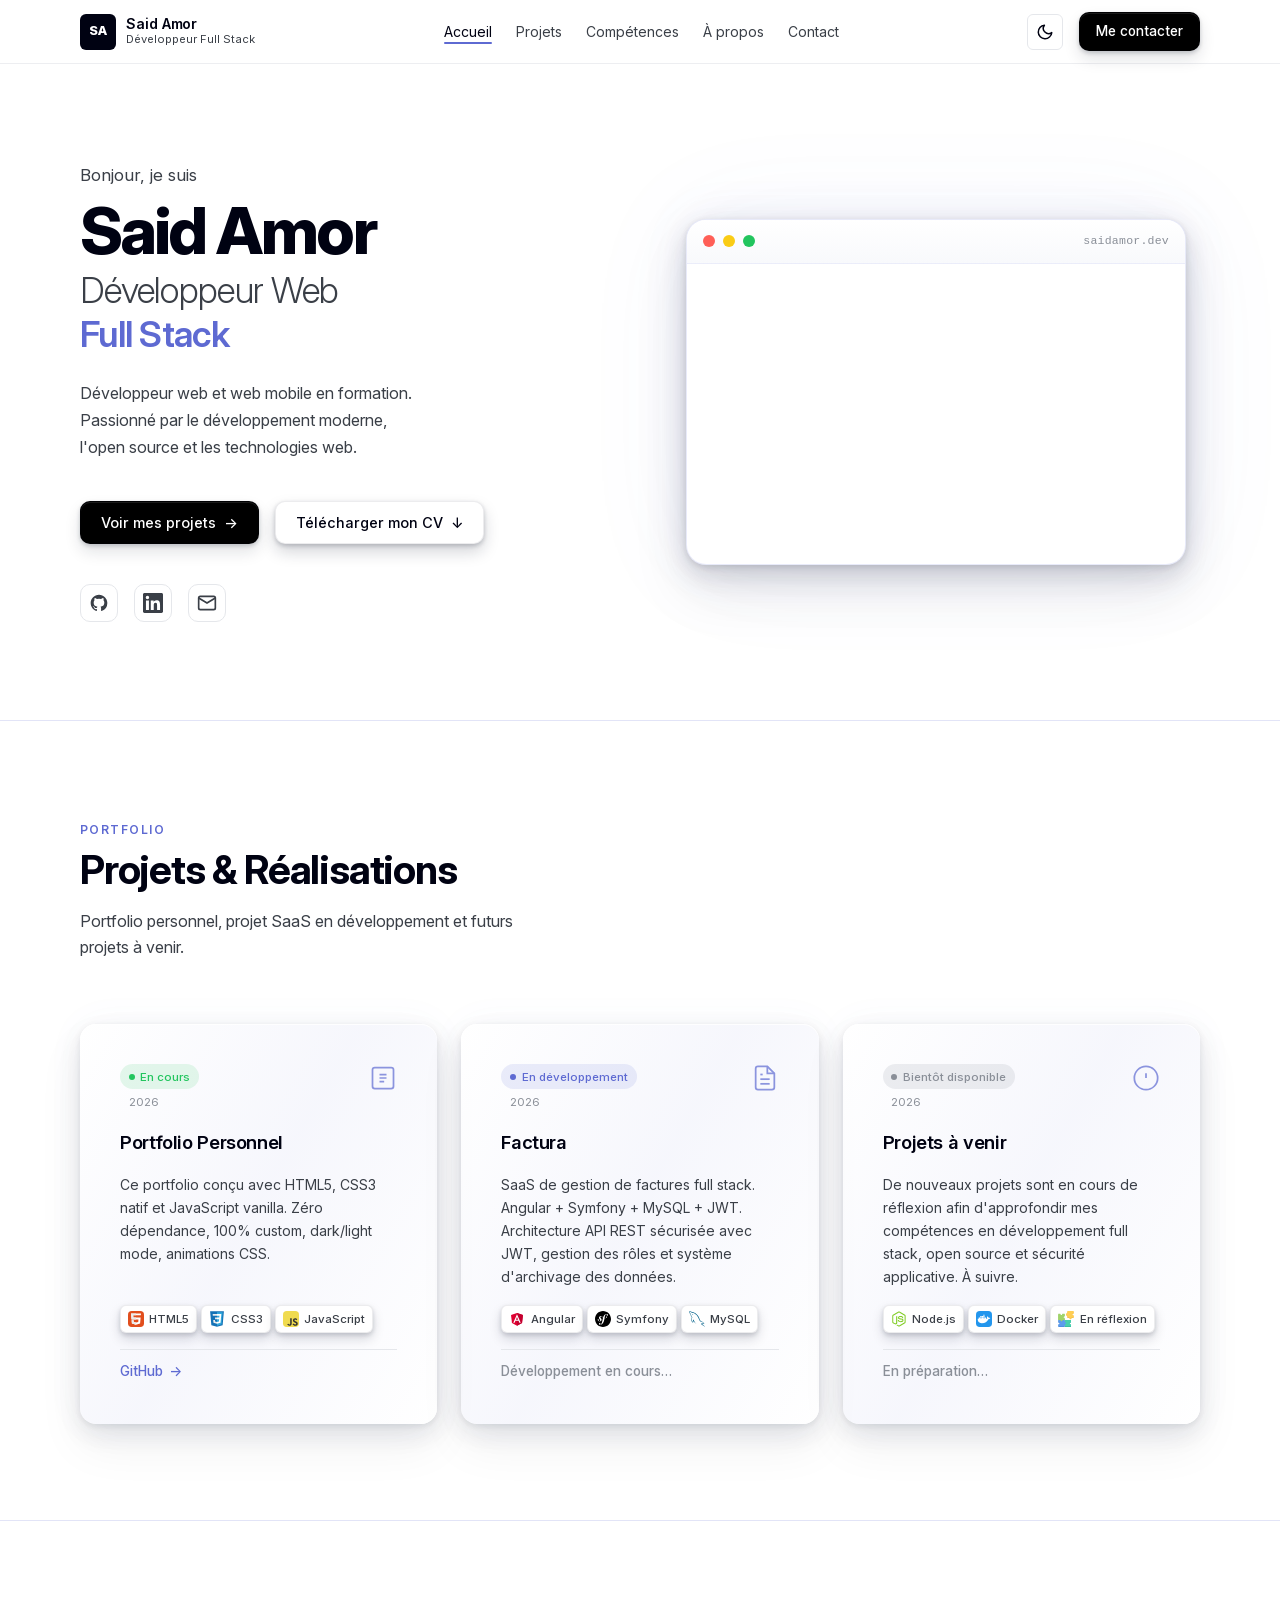
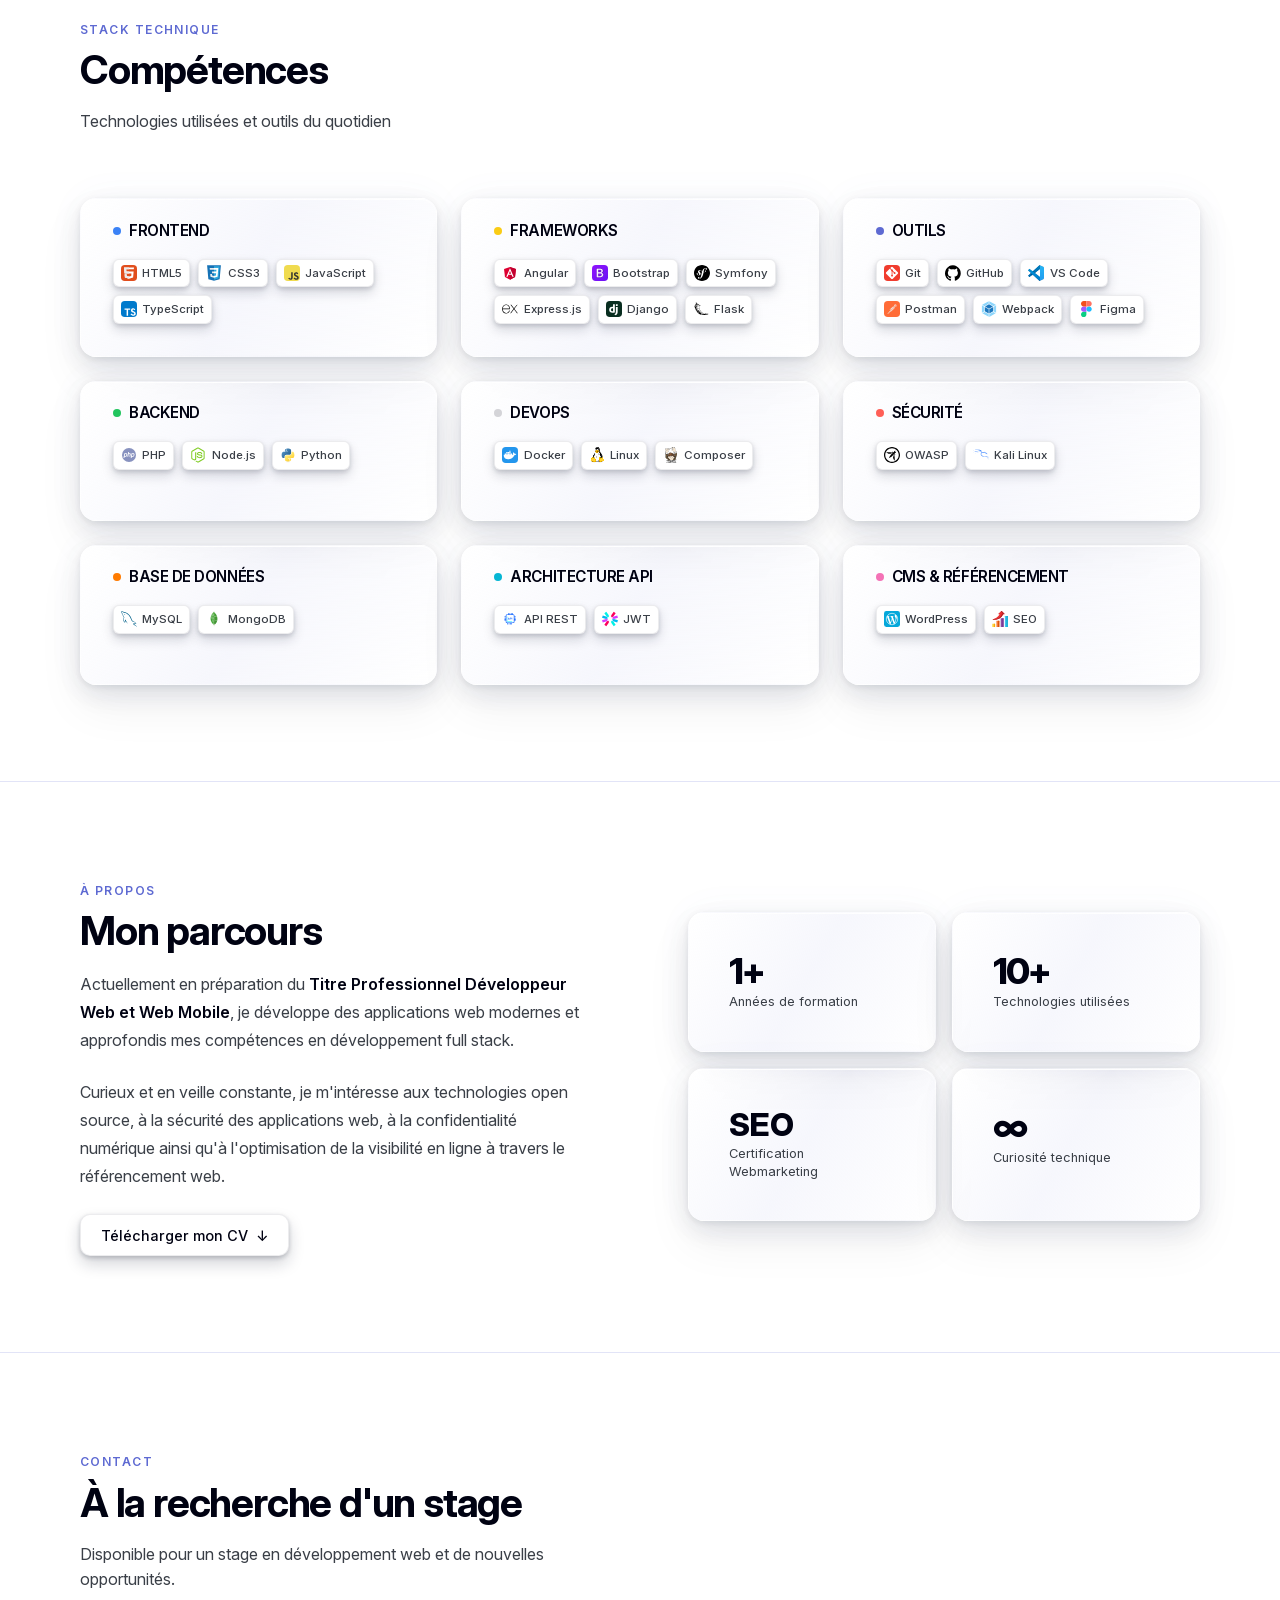
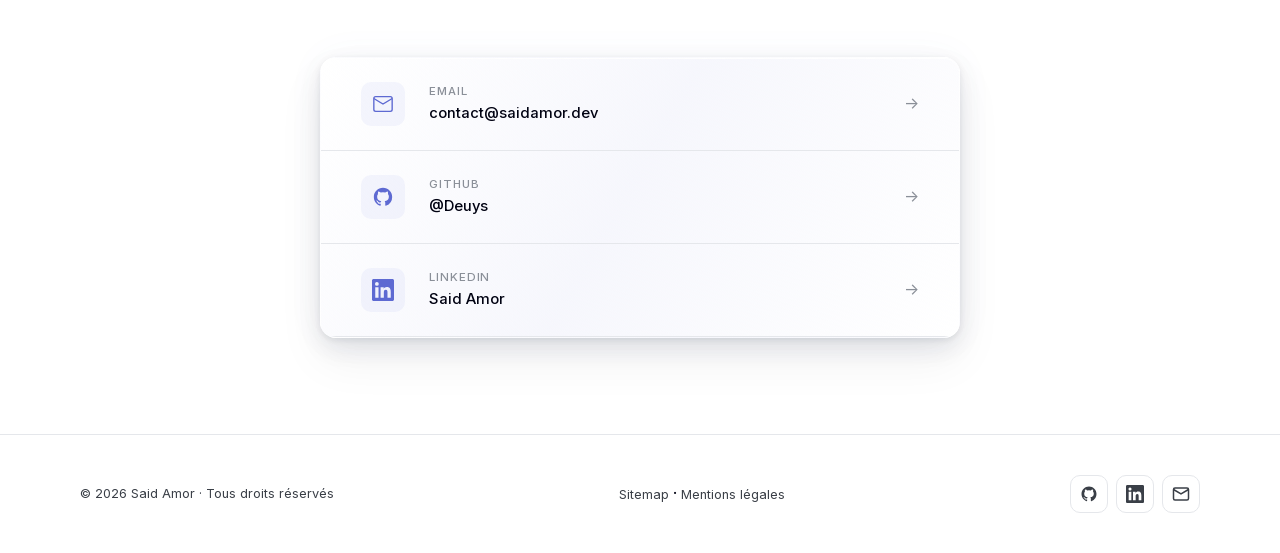
==== commit 9d12697e: "feat: add google analytics" ====
--- a/index.html
+++ b/index.html
@@ -69,6 +69,20 @@
           "https://www.linkedin.com/in/saidamor"
         ]
       }
+    </script>
+    <!-- Google tag (gtag.js) -->
+    <script
+      async
+      src="https://www.googletagmanager.com/gtag/js?id=G-XB4CLRMMMN"
+    ></script>
+    <script>
+      window.dataLayer = window.dataLayer || [];
+      function gtag() {
+        dataLayer.push(arguments);
+      }
+      gtag("js", new Date());
+
+      gtag("config", "G-XB4CLRMMMN");
     </script>
   </head>
   <body>
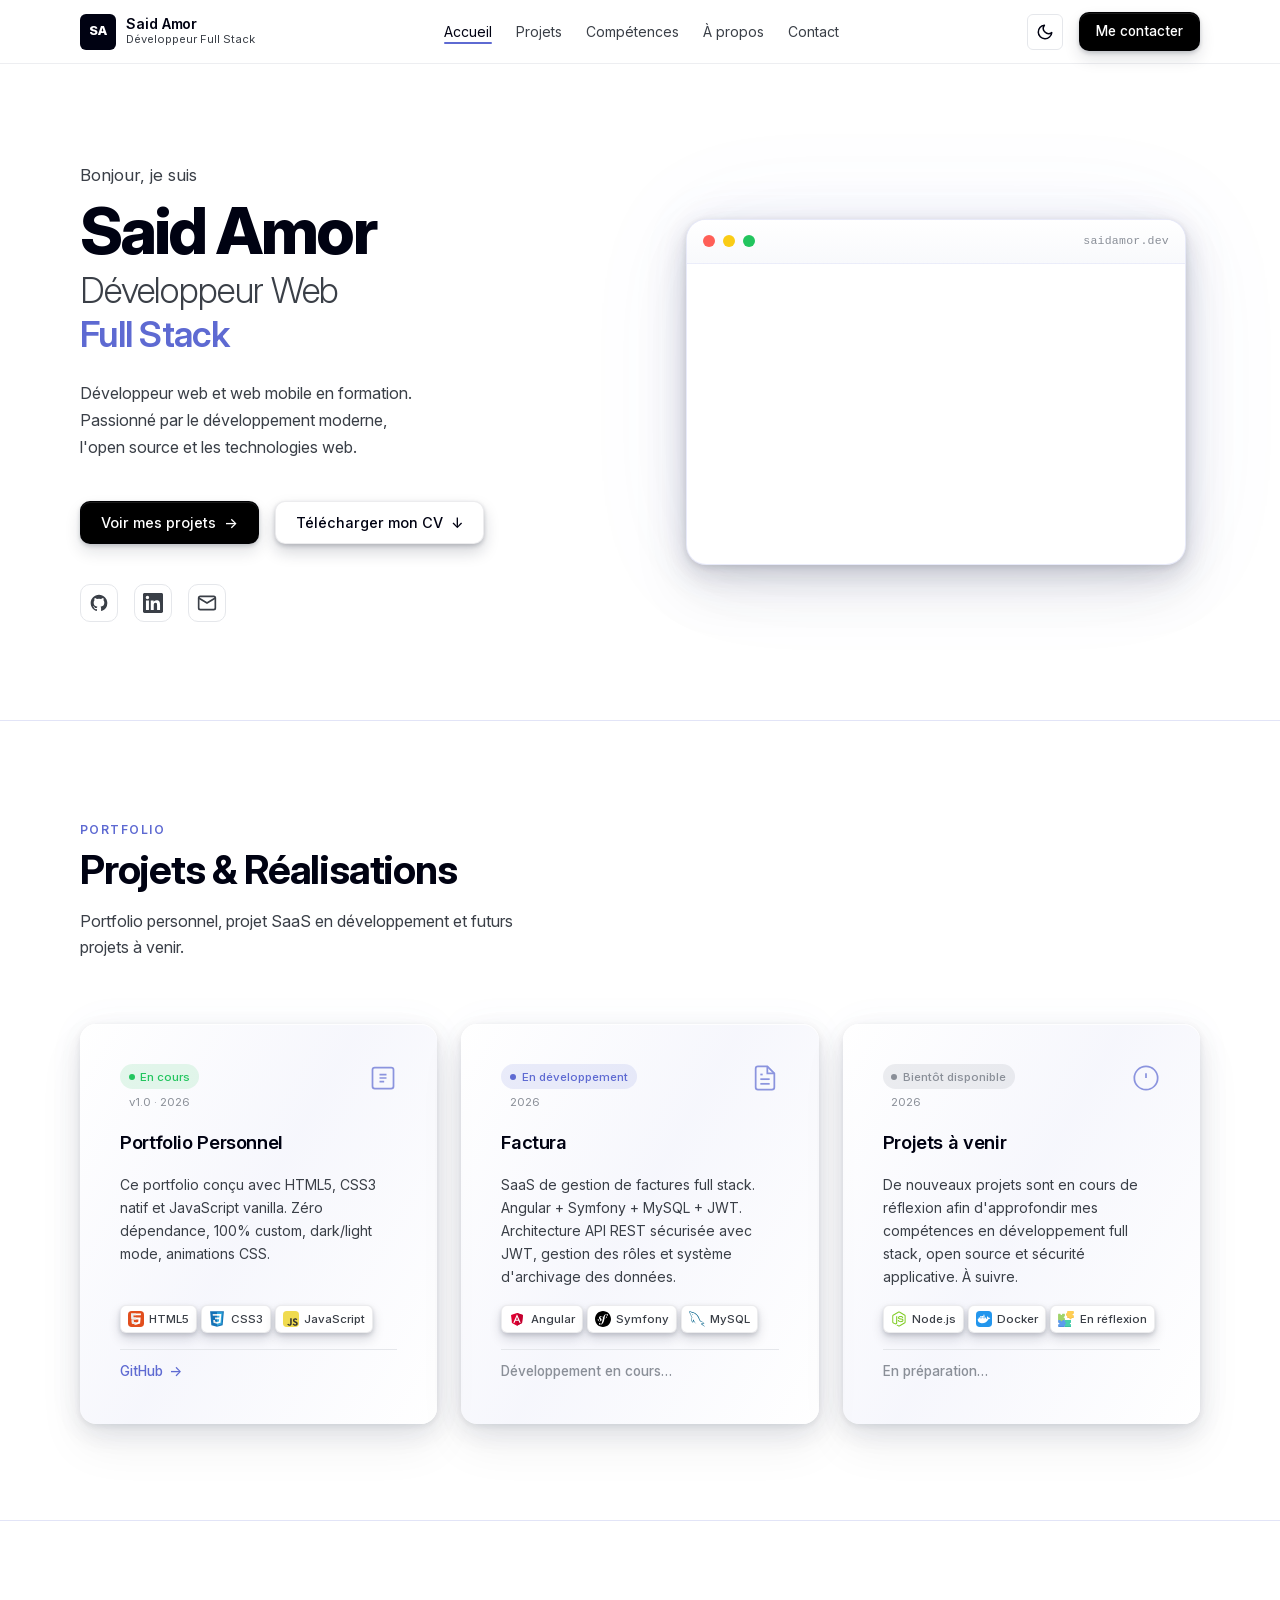
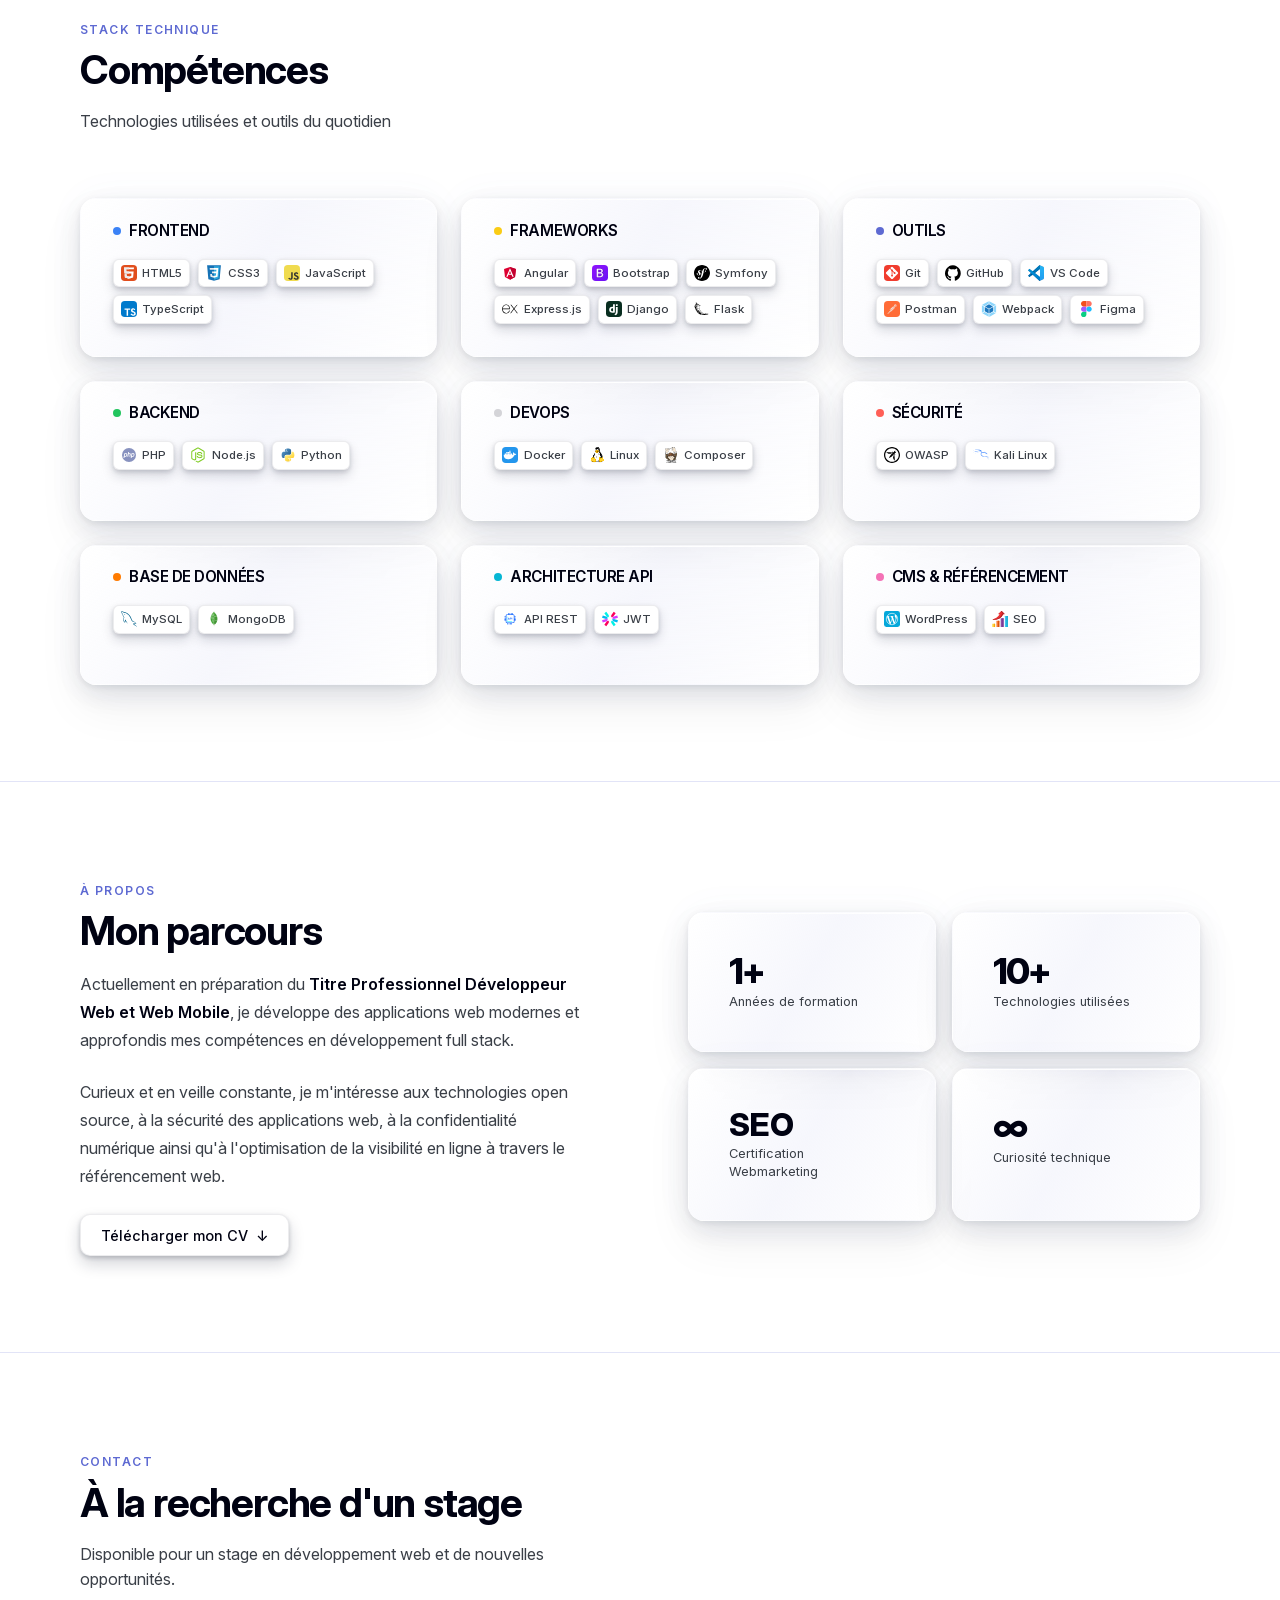
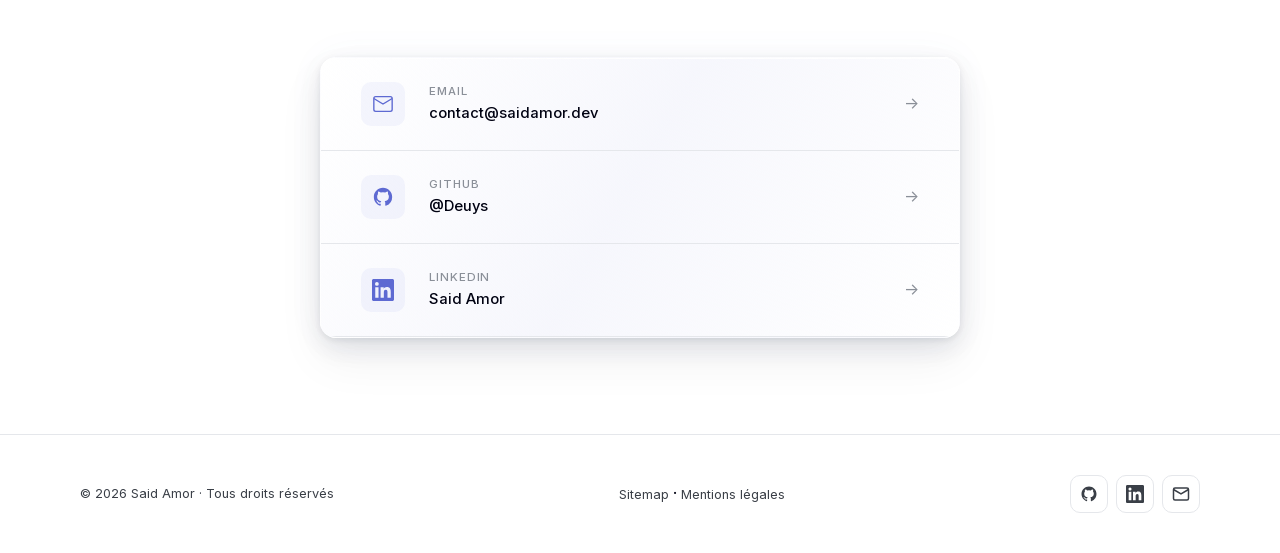
==== commit 8259d8bb: "fix navbar active state and add project version" ====
--- a/index.html
+++ b/index.html
@@ -254,7 +254,7 @@
                 <div class="project-header">
                   <div class="project-meta">
                     <span class="project-status status-active">En cours</span>
-                    <span class="project-year">2026</span>
+                    <span class="project-year">v1.0 &middot; 2026</span>
                   </div>
                   <div class="project-icon" aria-hidden="true">
                     <svg
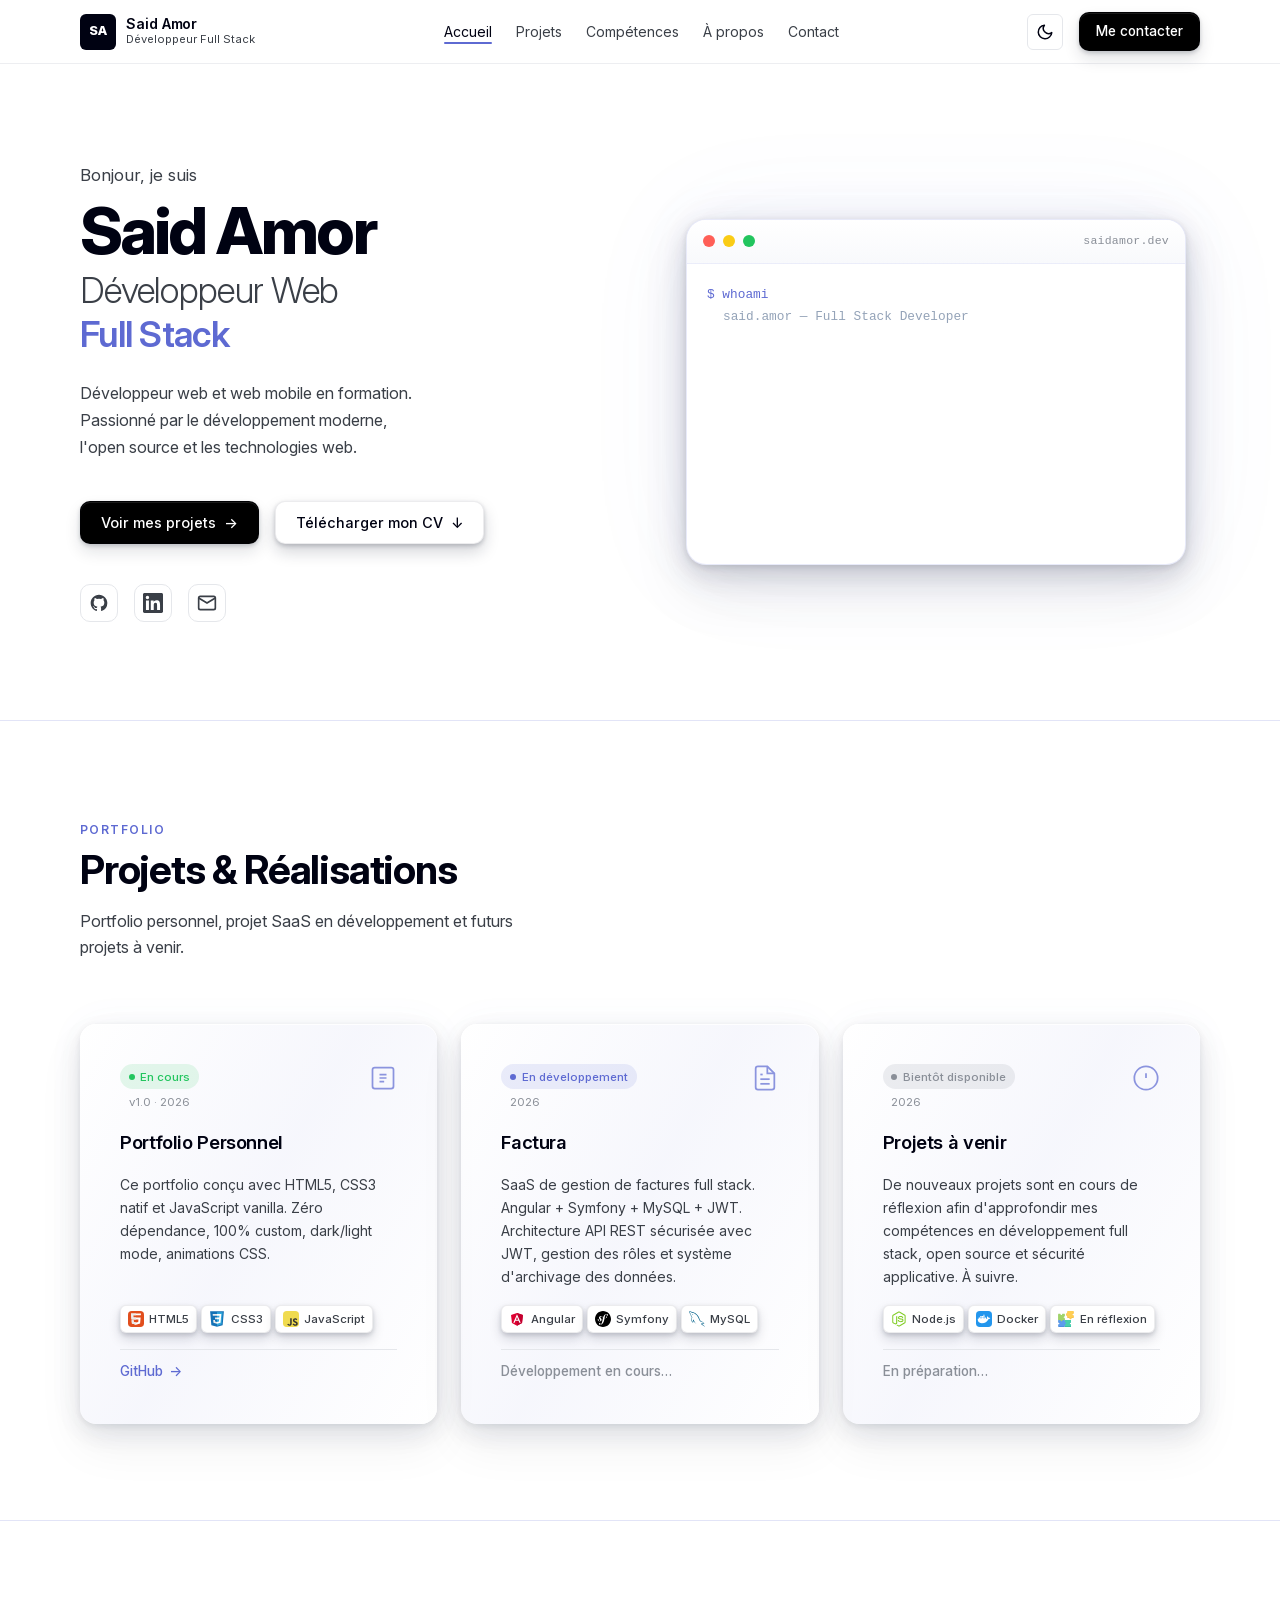
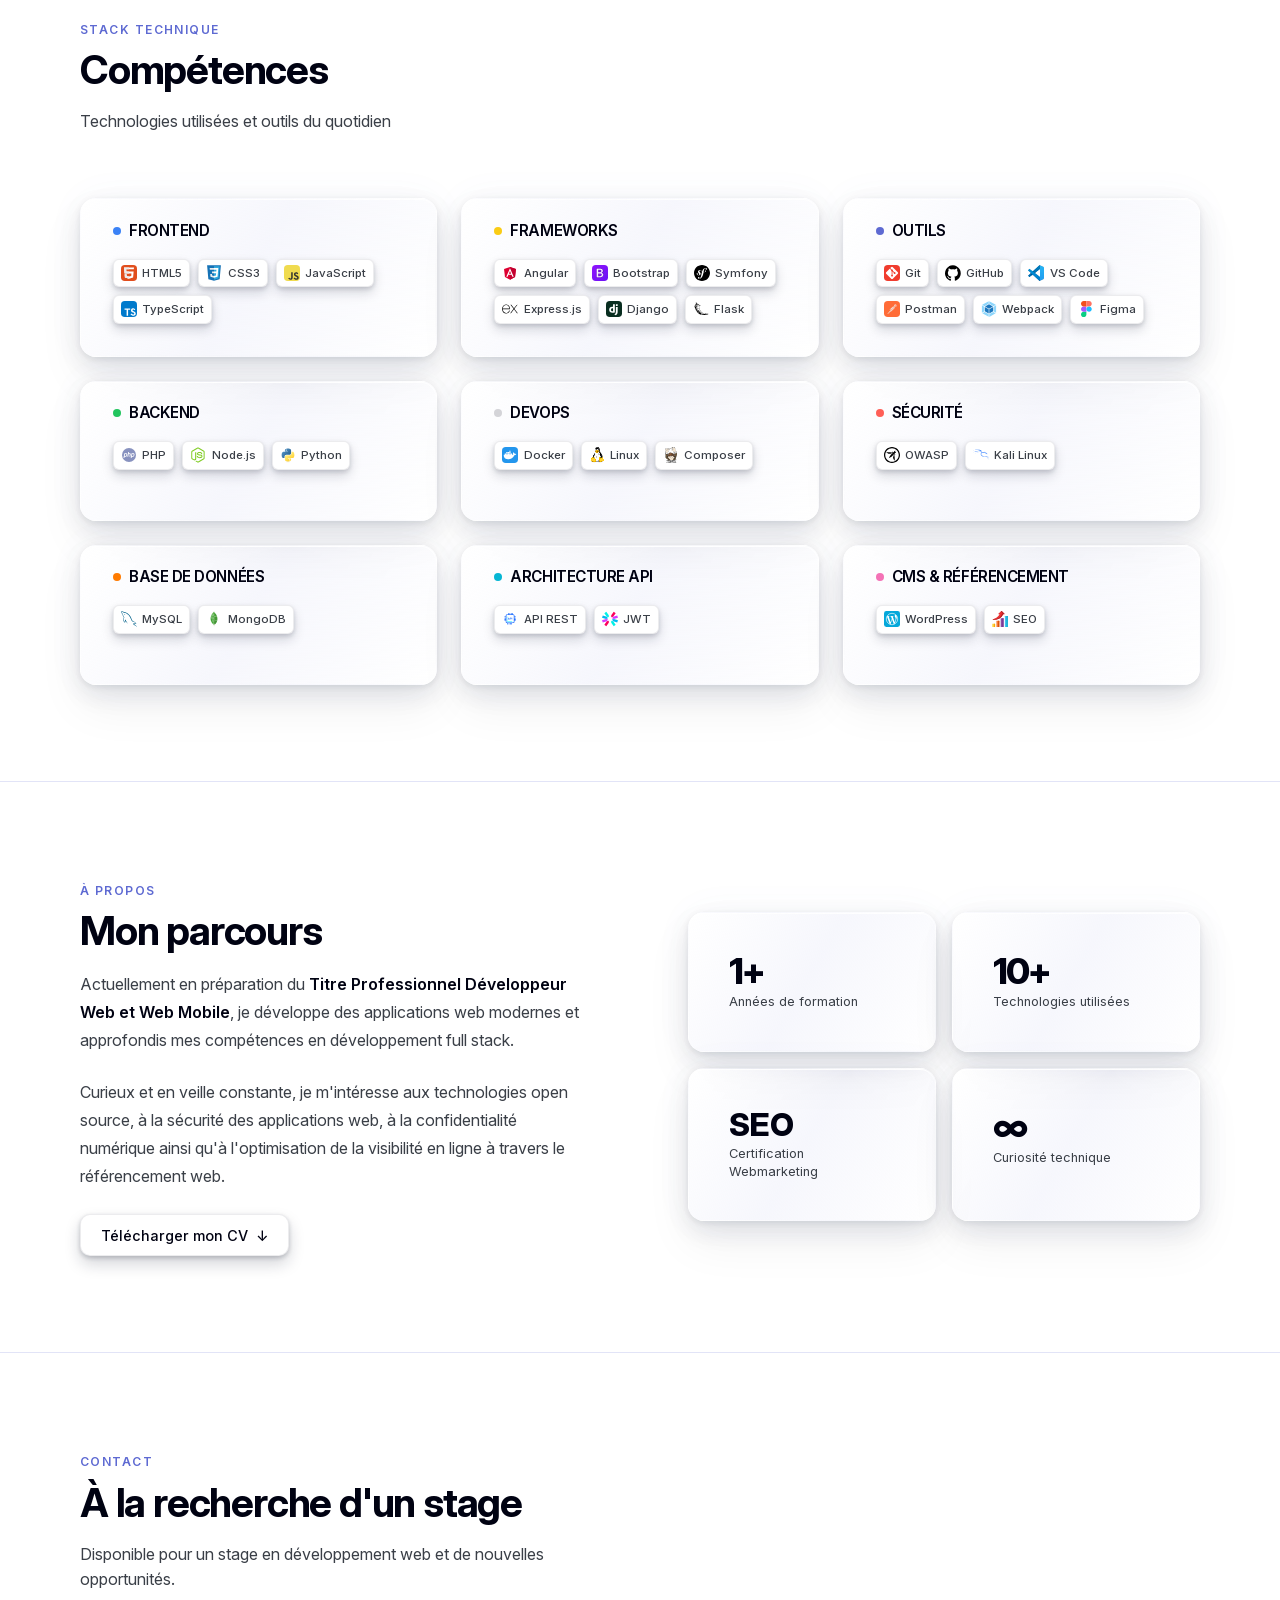
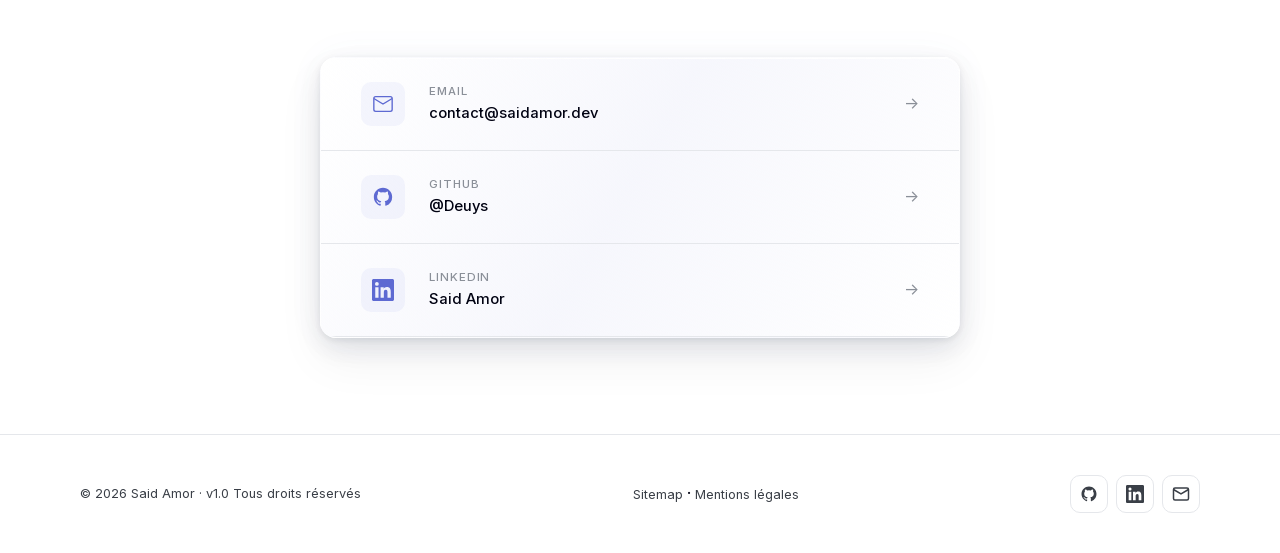
==== commit 95468e3e: "chore: bump portfolio to v1.0" ====
--- a/index.html
+++ b/index.html
@@ -3,6 +3,7 @@
   <head>
     <meta charset="UTF-8" />
     <meta name="viewport" content="width=device-width, initial-scale=1.0" />
+    <meta name="theme-color" content="#050505" />
     <meta name="robots" content="index, follow" />
     <meta name="author" content="Said Amor" />
     <meta
@@ -29,33 +30,32 @@
       name="twitter:description"
       content="Portfolio de Said Amor, développeur web full stack."
     />
-
-    <link rel="canonical" href="https://www.saidamor.dev/" />
-
     <meta
       property="og:image"
-      content="https://www.saidamor.dev/assets/og-image.jpg"
-    />
-
-    <meta property="og:url" content="https://www.saidamor.dev/" />
-
-    <meta
-      name="twitter:image"
       content="https://www.saidamor.dev/assets/og-image.jpg"
     />
     <meta property="og:image:width" content="1200" />
     <meta property="og:image:height" content="628" />
     <meta property="og:locale" content="fr_FR" />
-
+    <meta property="og:url" content="https://www.saidamor.dev/" />
+    <meta property="og:image:alt" content="Portfolio de Said Amor" />
+    <meta
+      name="twitter:image"
+      content="https://www.saidamor.dev/assets/og-image.jpg"
+    />
+    <meta name="twitter:image:alt" content="Portfolio de Said Amor" />
+    <link rel="canonical" href="https://www.saidamor.dev/" />
     <title>
       Said Amor | Développeur Web Full Stack | Angular Symfony Node.js
     </title>
 
     <link rel="preload" href="./style.css" as="style" />
     <link rel="stylesheet" href="./style.css" />
-    <link rel="icon" type="image/svg+xml" href="./assets/favicon/favicon.svg" />
-    <link rel="icon" type="image/png" href="./assets/favicon/favicon.png" />
-    <link rel="apple-touch-icon" href="./assets/favicon/favicon-white.png" />
+
+    <link rel="icon" href="/favicon.svg" type="image/svg+xml" />
+    <link rel="icon" href="/favicon.ico" sizes="any" />
+    <link rel="icon" href="/favicon.png" type="image/png" sizes="48x48" />
+    <link rel="apple-touch-icon" href="/favicon-white.png" sizes="180x180" />
 
     <script type="application/ld+json">
       {
@@ -1124,7 +1124,7 @@
     <!-- FOOTER -->
     <footer class="footer">
       <div class="container footer-inner">
-        <p class="footer-copy">© 2026 Said Amor · Tous droits réservés</p>
+        <p class="footer-copy">© 2026 Said Amor &middot; v1.0 Tous droits réservés</p>
         <nav class="footer-links" aria-label="Liens légaux">
           <a href="/sitemap.xml">Sitemap</a>
           <span>·</span>
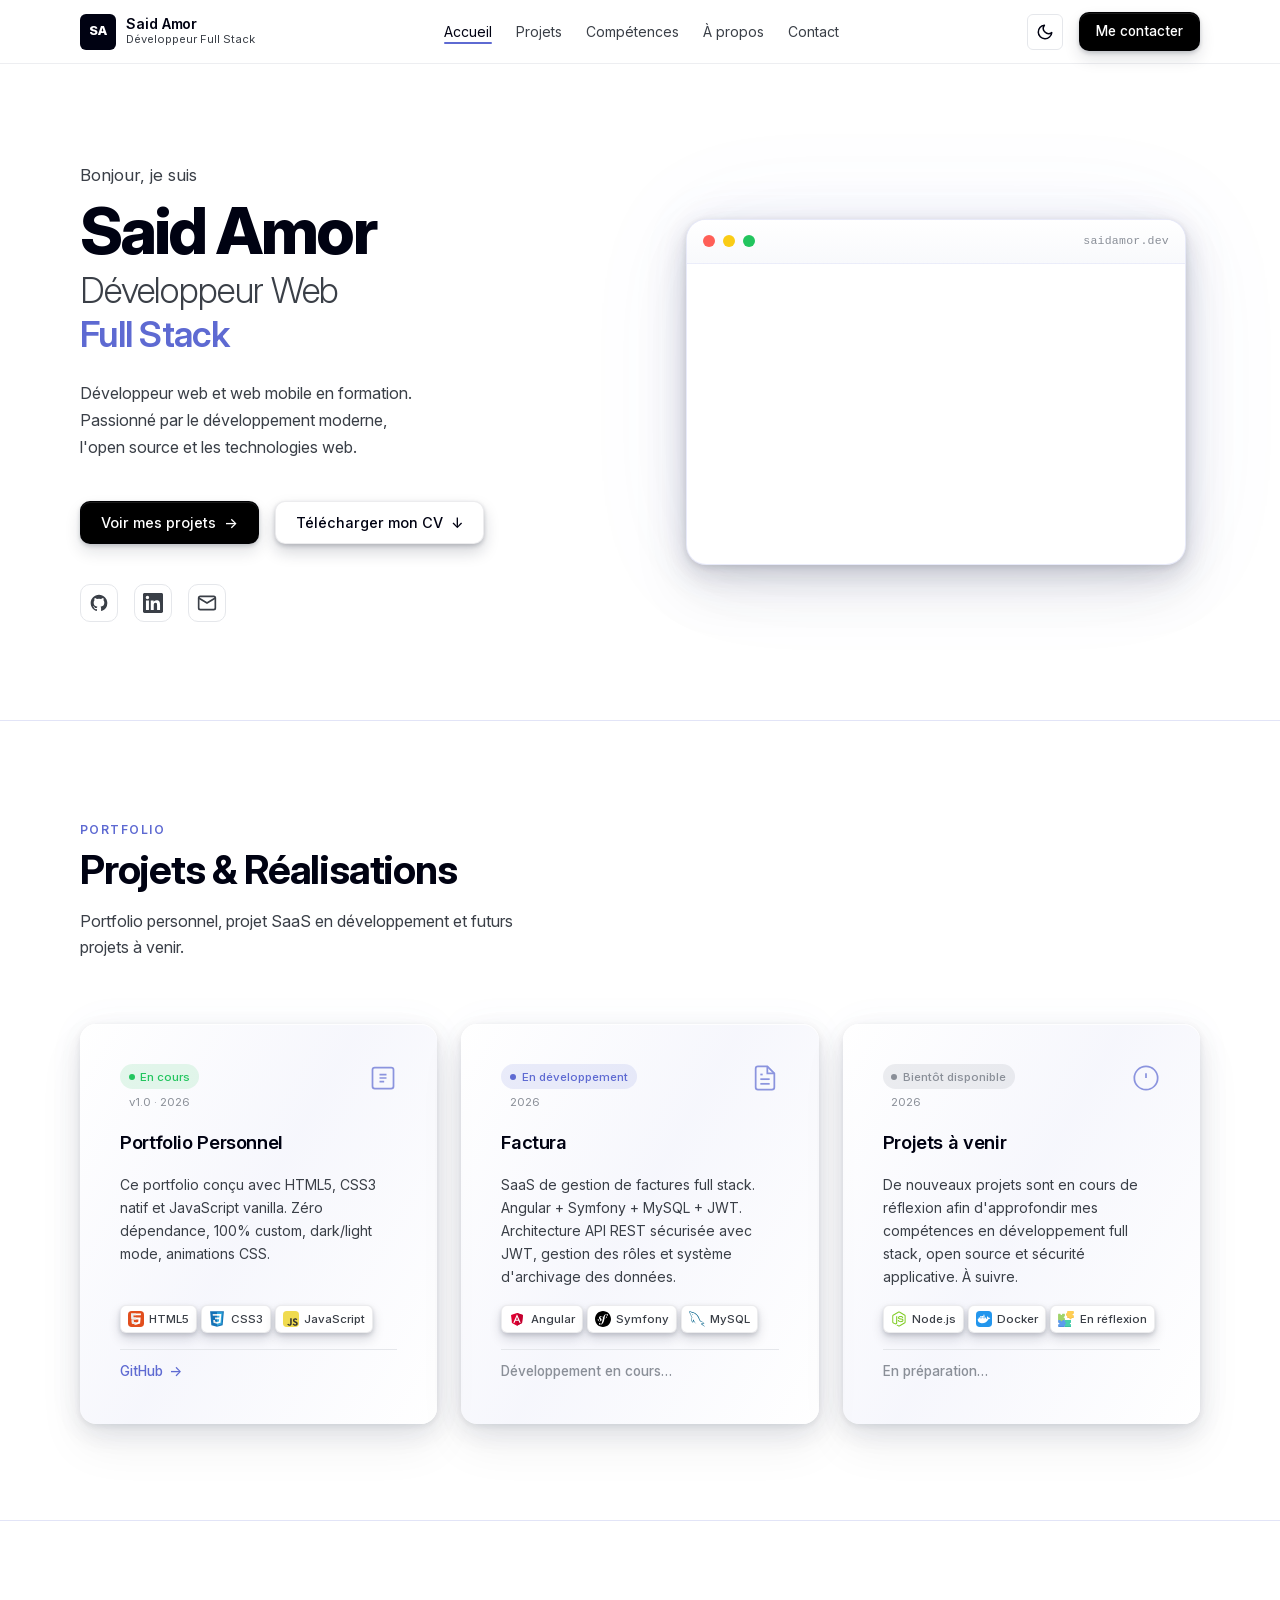
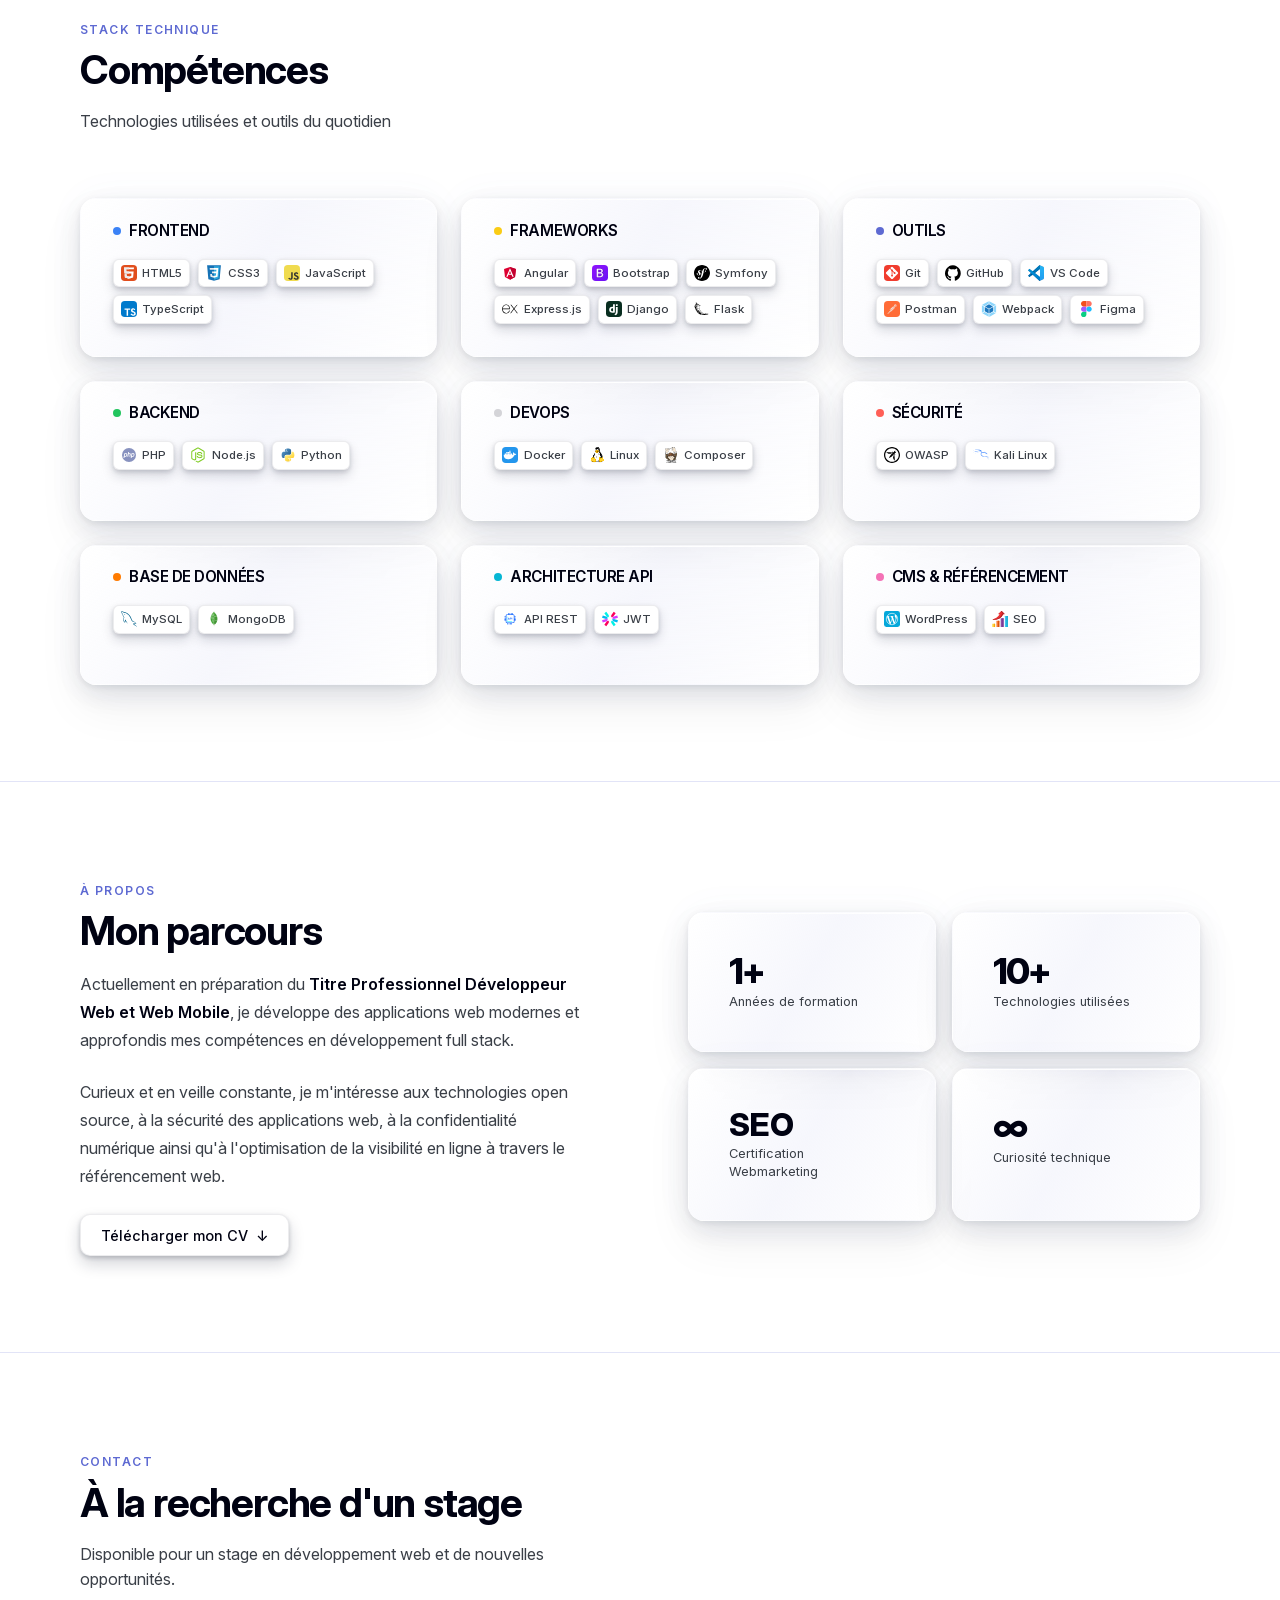
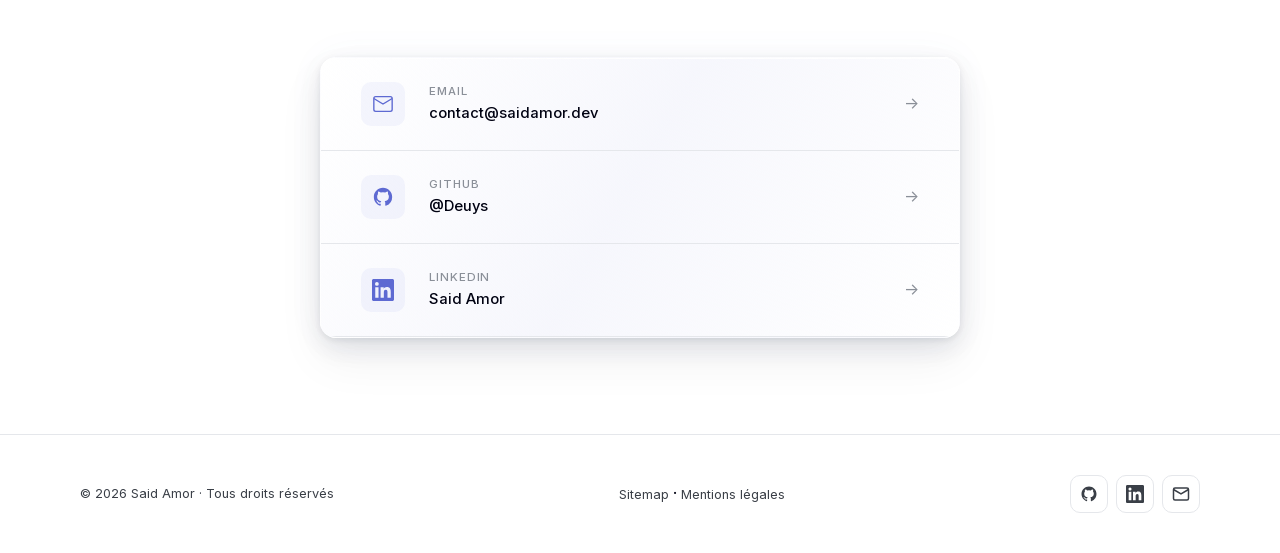
==== commit 72bc3341: "Remove portfolio version from footer" ====
--- a/index.html
+++ b/index.html
@@ -1124,10 +1124,10 @@
     <!-- FOOTER -->
     <footer class="footer">
       <div class="container footer-inner">
-        <p class="footer-copy">© 2026 Said Amor &middot; v1.0 Tous droits réservés</p>
+        <p class="footer-copy">© 2026 Said Amor &middot; Tous droits réservés</p>
         <nav class="footer-links" aria-label="Liens légaux">
           <a href="/sitemap.xml">Sitemap</a>
-          <span>·</span>
+          <span>&middot;</span>
           <a href="/mentions-legales.html">Mentions légales</a>
         </nav>
         <div class="footer-socials">
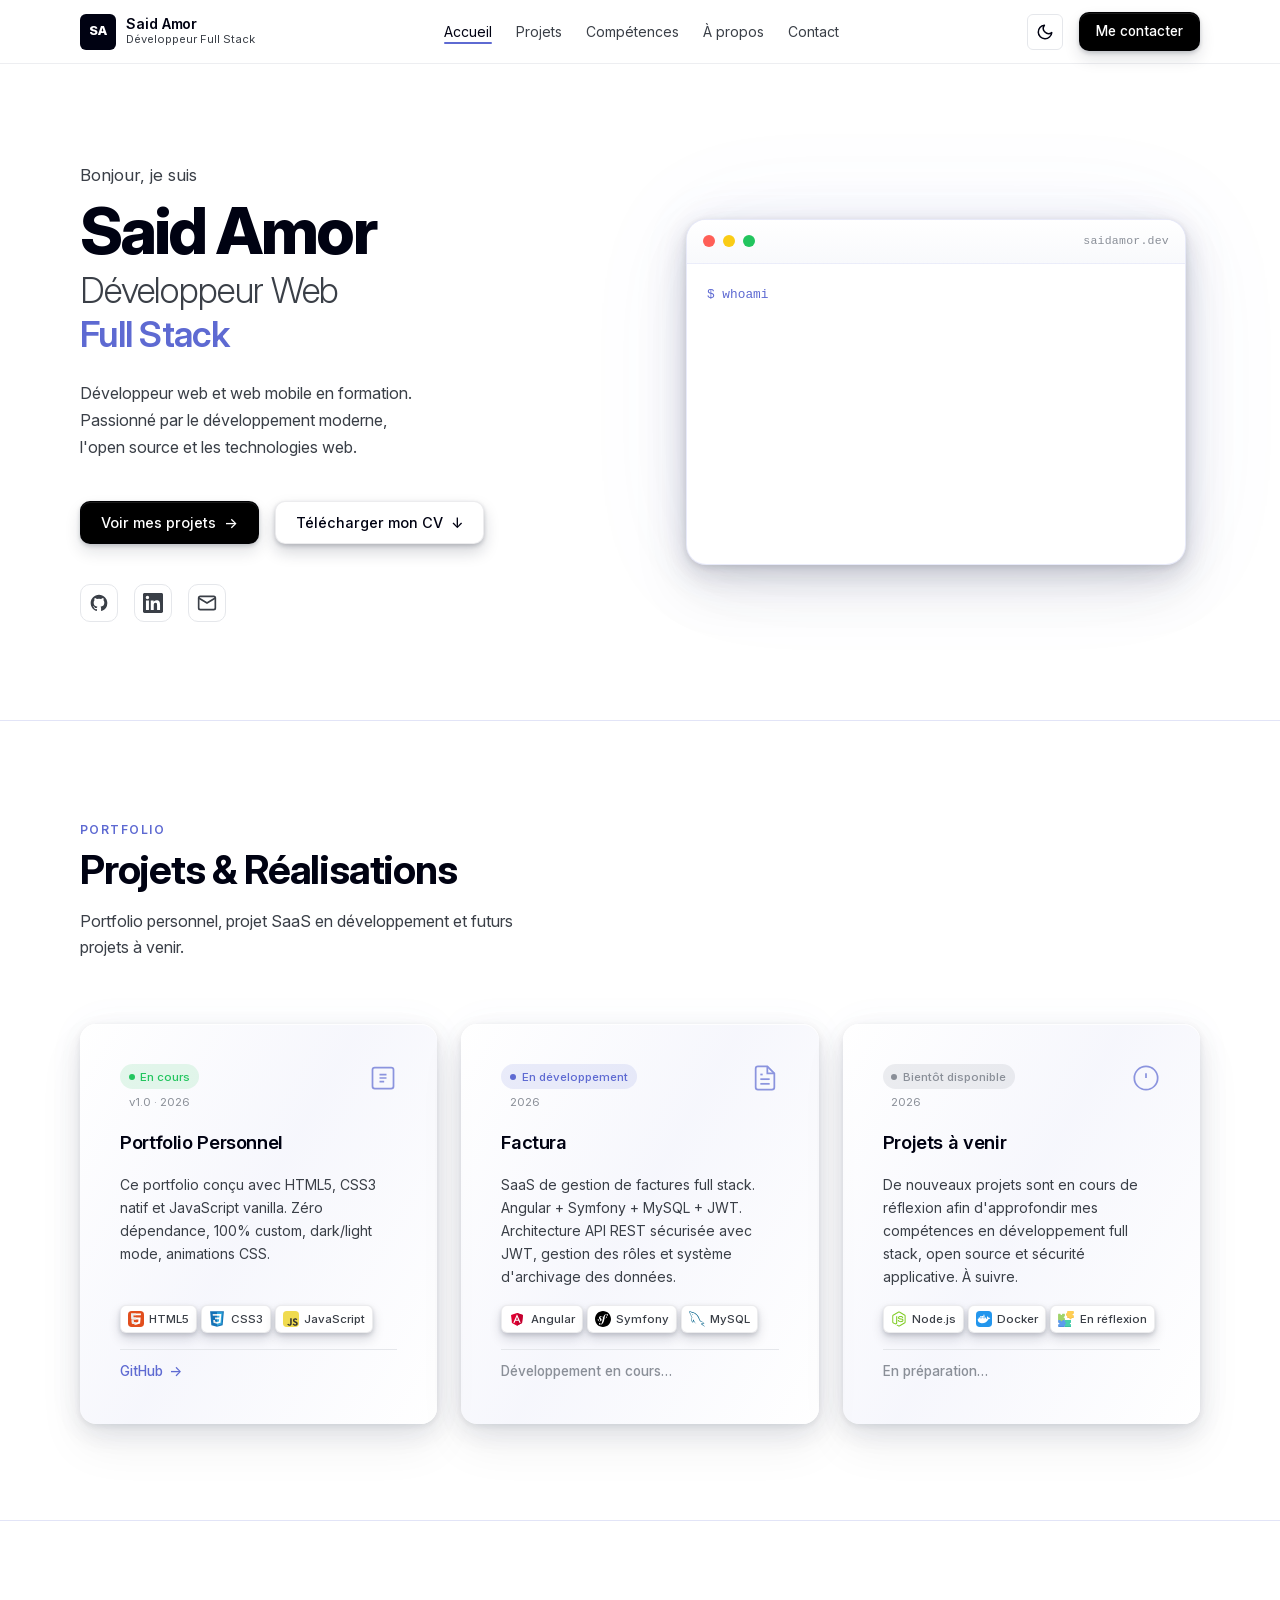
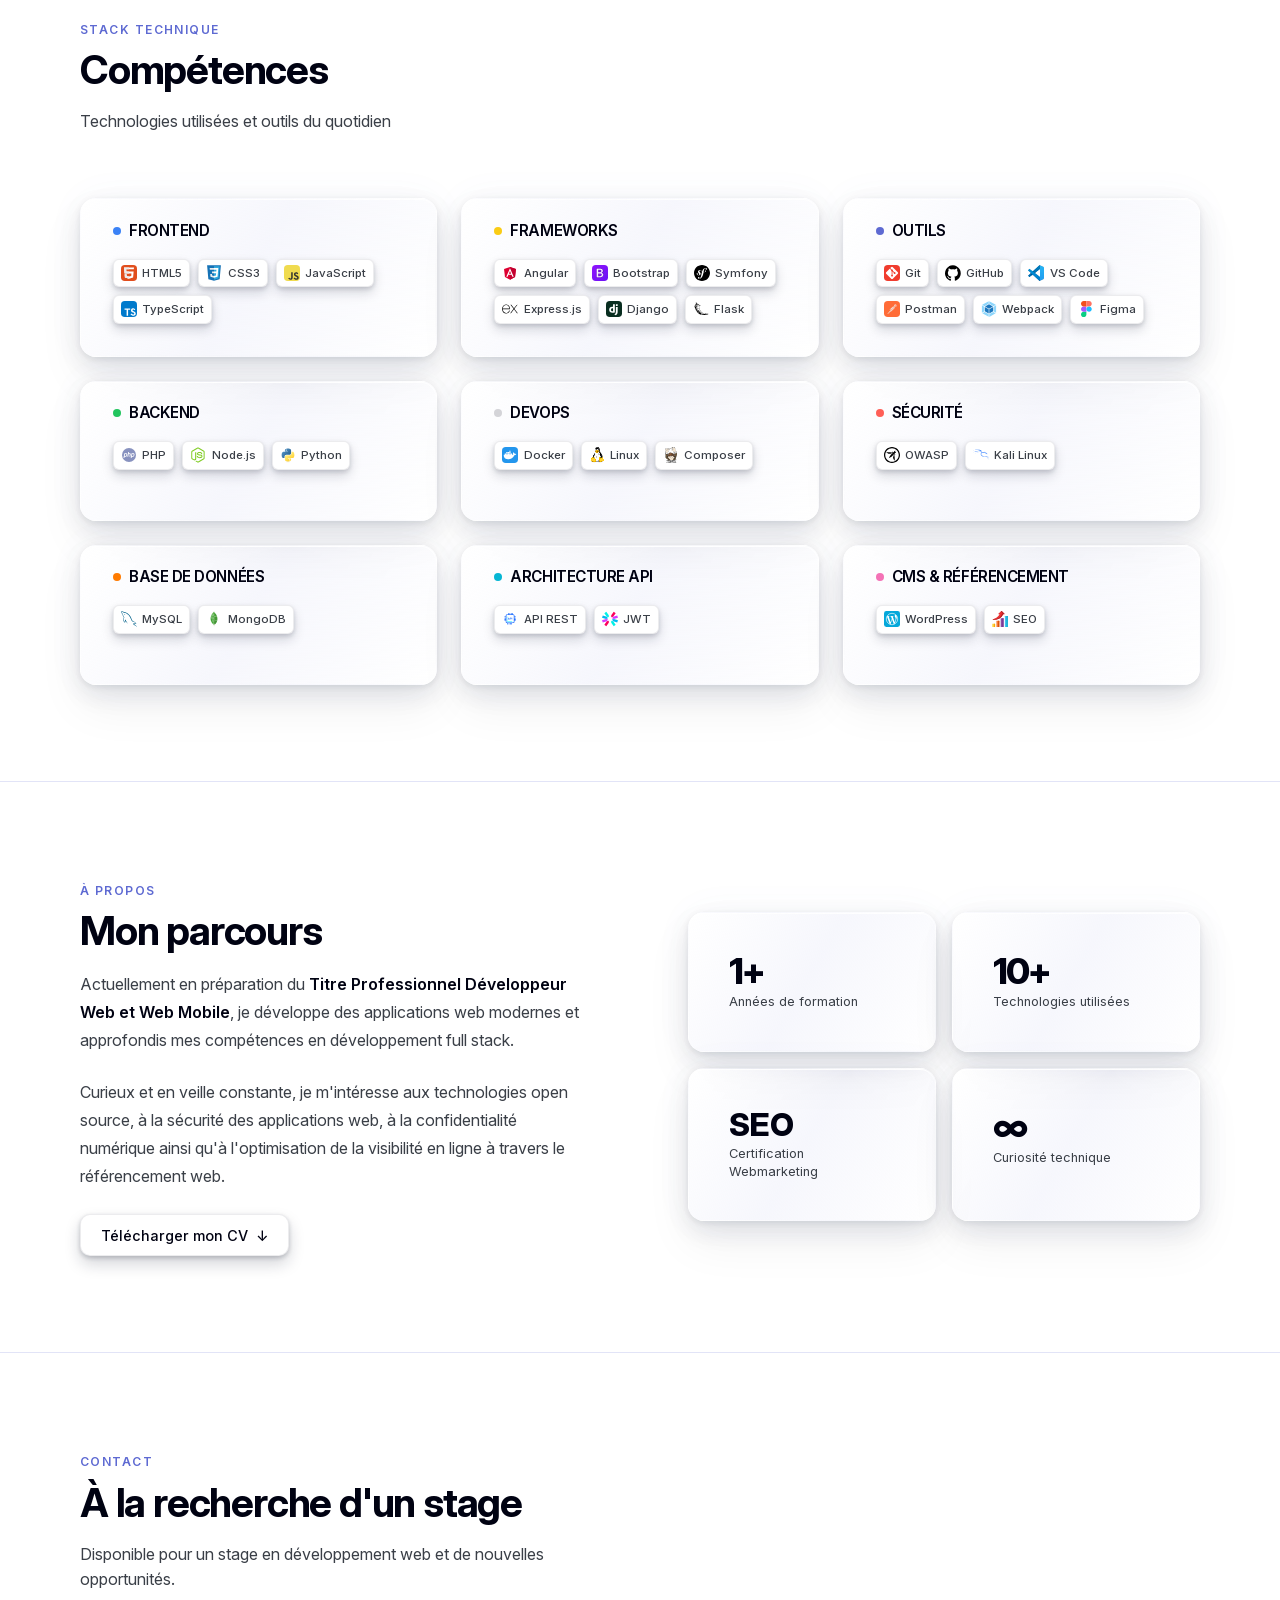
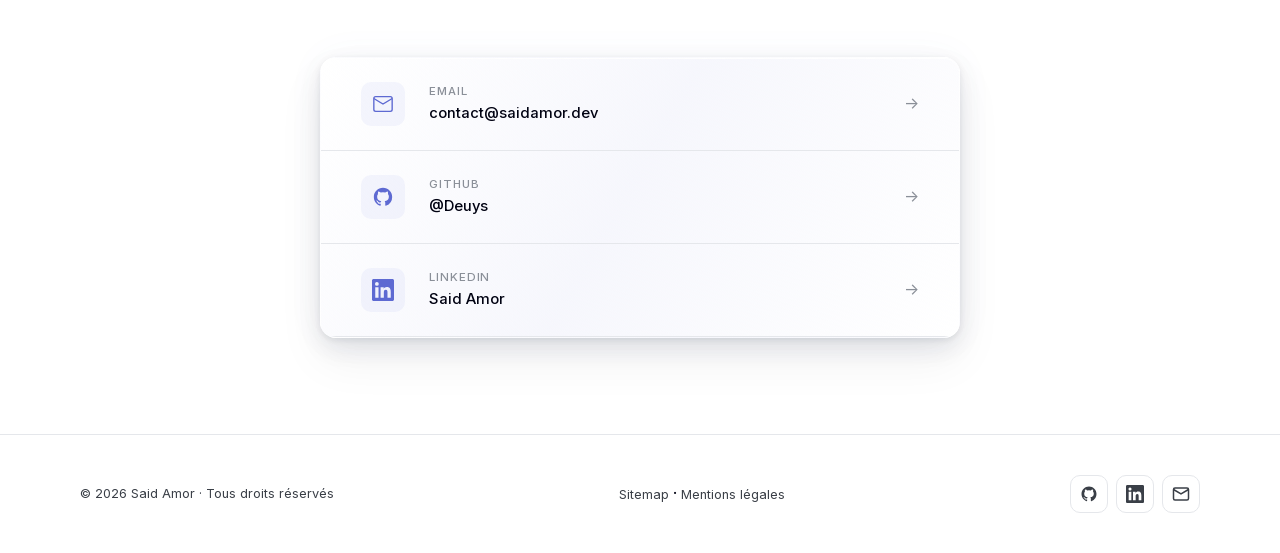
==== commit eae4c21c: "fix: improve mobile hero spacing" ====
--- a/index.html
+++ b/index.html
@@ -1124,7 +1124,9 @@
     <!-- FOOTER -->
     <footer class="footer">
       <div class="container footer-inner">
-        <p class="footer-copy">© 2026 Said Amor &middot; Tous droits réservés</p>
+        <p class="footer-copy">
+          © 2026 Said Amor &middot; Tous droits réservés
+        </p>
         <nav class="footer-links" aria-label="Liens légaux">
           <a href="/sitemap.xml">Sitemap</a>
           <span>&middot;</span>
--- a/style.css
+++ b/style.css
@@ -2073,6 +2073,15 @@
     padding-top: 4rem;
   }
 }
+@media (max-width: 768px) {
+  .hero {
+    padding-bottom: 3rem;
+  }
+
+  .social-links {
+    margin-bottom: 1.5rem;
+  }
+}
 /* --------------------------------------*/
 @media (max-width: 600px) {
   .skills-grid {
--- a/style.css
+++ b/style.css
@@ -2073,6 +2073,15 @@
     padding-top: 4rem;
   }
 }
+@media (max-width: 768px) {
+  .hero {
+    padding-bottom: 3rem;
+  }
+
+  .social-links {
+    margin-bottom: 1.5rem;
+  }
+}
 /* --------------------------------------*/
 @media (max-width: 600px) {
   .skills-grid {
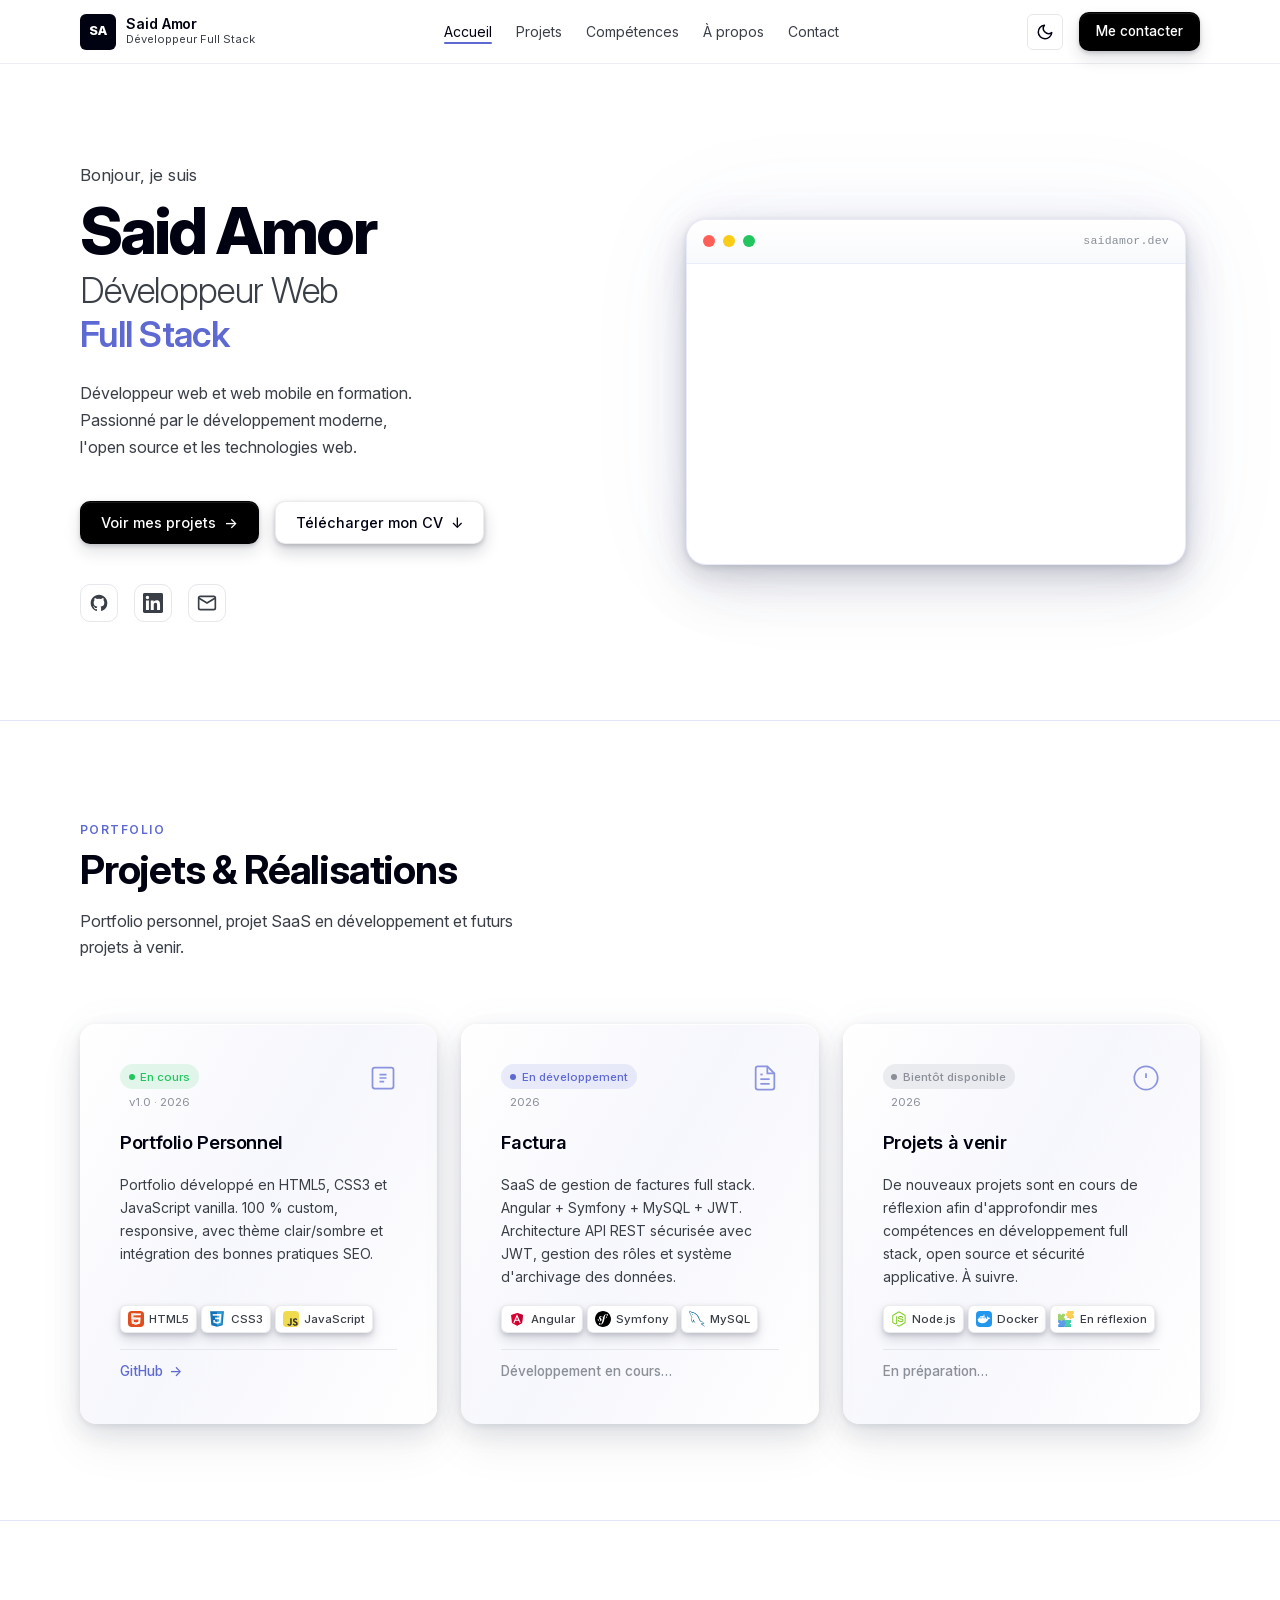
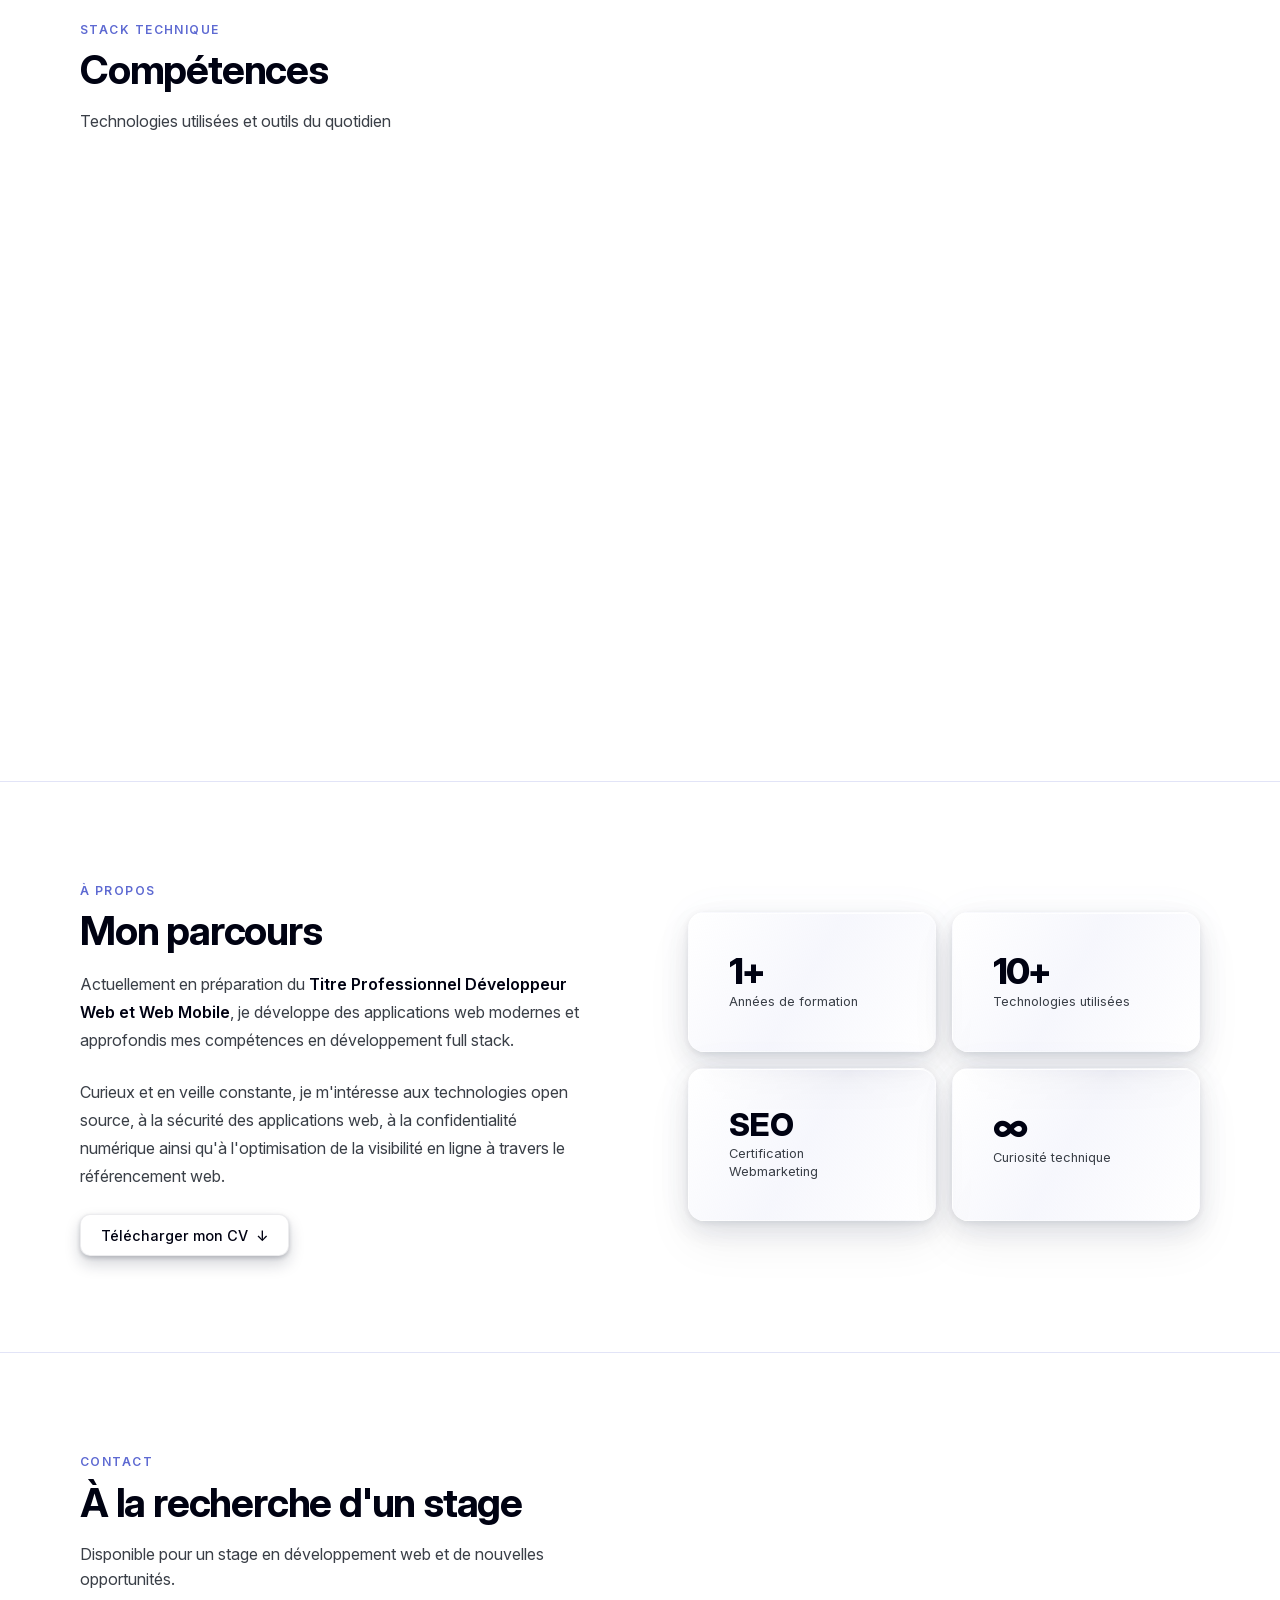
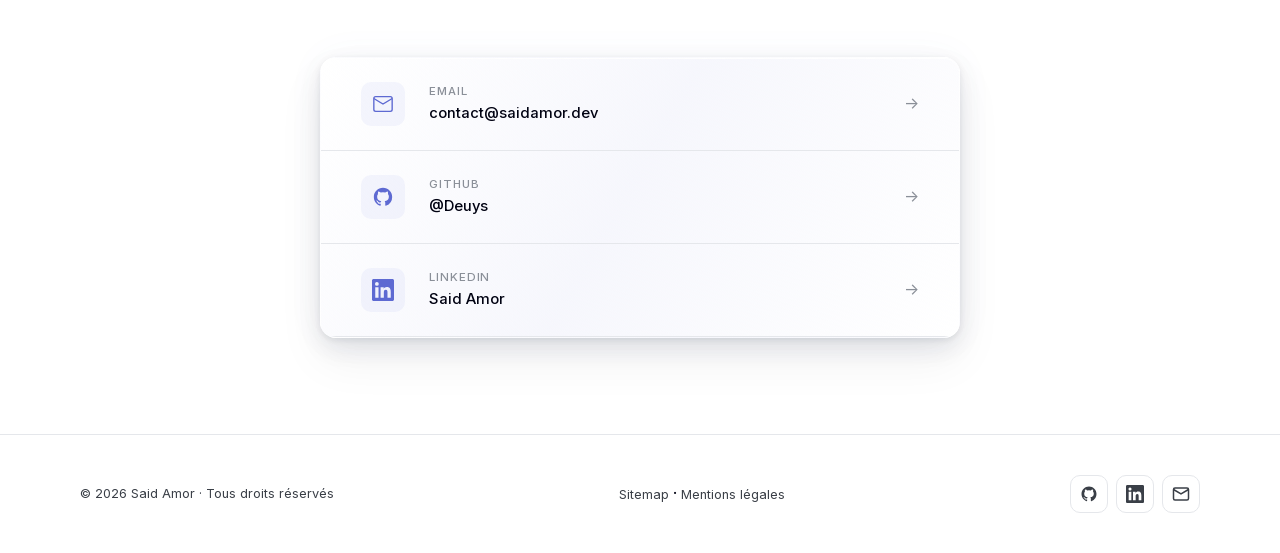
==== commit 6a8ac0ea: "docs: improve portfolio project description" ====
--- a/index.html
+++ b/index.html
@@ -272,9 +272,9 @@
                 </div>
                 <h3 class="project-title">Portfolio Personnel</h3>
                 <p class="project-desc">
-                  Ce portfolio conçu avec HTML5, CSS3 natif et JavaScript
-                  vanilla. Zéro dépendance, 100% custom, dark/light mode,
-                  animations CSS.
+                  Portfolio développé en HTML5, CSS3 et JavaScript vanilla. 100
+                  % custom, responsive, avec thème clair/sombre et intégration
+                  des bonnes pratiques SEO.
                 </p>
 
                 <div class="project-tags">
--- a/style.css
+++ b/style.css
@@ -19,7 +19,8 @@
 14. Light Theme
 15.Animations et Effects
 16. Mentions légales
-17. Responsive
+17. 404
+18. Responsive
 */
 /*-----------------------------------------------  Variables CSS N°1 -------------------------------------------------- */
 @font-face {
@@ -1939,8 +1940,55 @@
   color: var(--text-muted);
   font-size: 0.875rem;
 }
-
-/* ---------------------------------------------- Responsive N°17 --------------------------------------------- */
+/* ---------------------------------------------- Page 404 N°17 ------------------------------------------ */
+
+.error-page {
+  min-height: 93vh;
+}
+
+.error-card {
+  text-align: center;
+  max-width: 620px;
+  margin: 0 auto;
+}
+
+.error-code {
+  font-size: clamp(4rem, 14vw, 9rem);
+  font-weight: 800;
+  line-height: 1;
+  letter-spacing: -0.1em;
+  color: var(--text-primary);
+  margin-top: 4rem;
+  margin-bottom: var(--space-lg);
+}
+
+.error-actions {
+  display: flex;
+  justify-content: center;
+  gap: var(--space-md);
+  flex-wrap: wrap;
+  margin-top: var(--space-xl);
+}
+
+.error-divider {
+  width: 100%;
+  height: 1px;
+  margin: 3rem auto;
+  background: rgba(255, 255, 255, 0.06);
+}
+.error-footer {
+  margin-top: auto;
+  padding: 2rem 0;
+  text-align: center;
+  border-top: 1px solid rgba(255, 255, 255, 0.06);
+}
+
+.error-footer p {
+  font-size: 0.75rem;
+  color: var(--text-muted);
+  letter-spacing: 0.02em;
+}
+/* ---------------------------------------------- Responsive N°18 --------------------------------------------- */
 
 @media (max-width: 1024px) {
   .skills-grid {
--- a/style.css
+++ b/style.css
@@ -19,7 +19,8 @@
 14. Light Theme
 15.Animations et Effects
 16. Mentions légales
-17. Responsive
+17. 404
+18. Responsive
 */
 /*-----------------------------------------------  Variables CSS N°1 -------------------------------------------------- */
 @font-face {
@@ -1939,8 +1940,55 @@
   color: var(--text-muted);
   font-size: 0.875rem;
 }
-
-/* ---------------------------------------------- Responsive N°17 --------------------------------------------- */
+/* ---------------------------------------------- Page 404 N°17 ------------------------------------------ */
+
+.error-page {
+  min-height: 93vh;
+}
+
+.error-card {
+  text-align: center;
+  max-width: 620px;
+  margin: 0 auto;
+}
+
+.error-code {
+  font-size: clamp(4rem, 14vw, 9rem);
+  font-weight: 800;
+  line-height: 1;
+  letter-spacing: -0.1em;
+  color: var(--text-primary);
+  margin-top: 4rem;
+  margin-bottom: var(--space-lg);
+}
+
+.error-actions {
+  display: flex;
+  justify-content: center;
+  gap: var(--space-md);
+  flex-wrap: wrap;
+  margin-top: var(--space-xl);
+}
+
+.error-divider {
+  width: 100%;
+  height: 1px;
+  margin: 3rem auto;
+  background: rgba(255, 255, 255, 0.06);
+}
+.error-footer {
+  margin-top: auto;
+  padding: 2rem 0;
+  text-align: center;
+  border-top: 1px solid rgba(255, 255, 255, 0.06);
+}
+
+.error-footer p {
+  font-size: 0.75rem;
+  color: var(--text-muted);
+  letter-spacing: 0.02em;
+}
+/* ---------------------------------------------- Responsive N°18 --------------------------------------------- */
 
 @media (max-width: 1024px) {
   .skills-grid {
